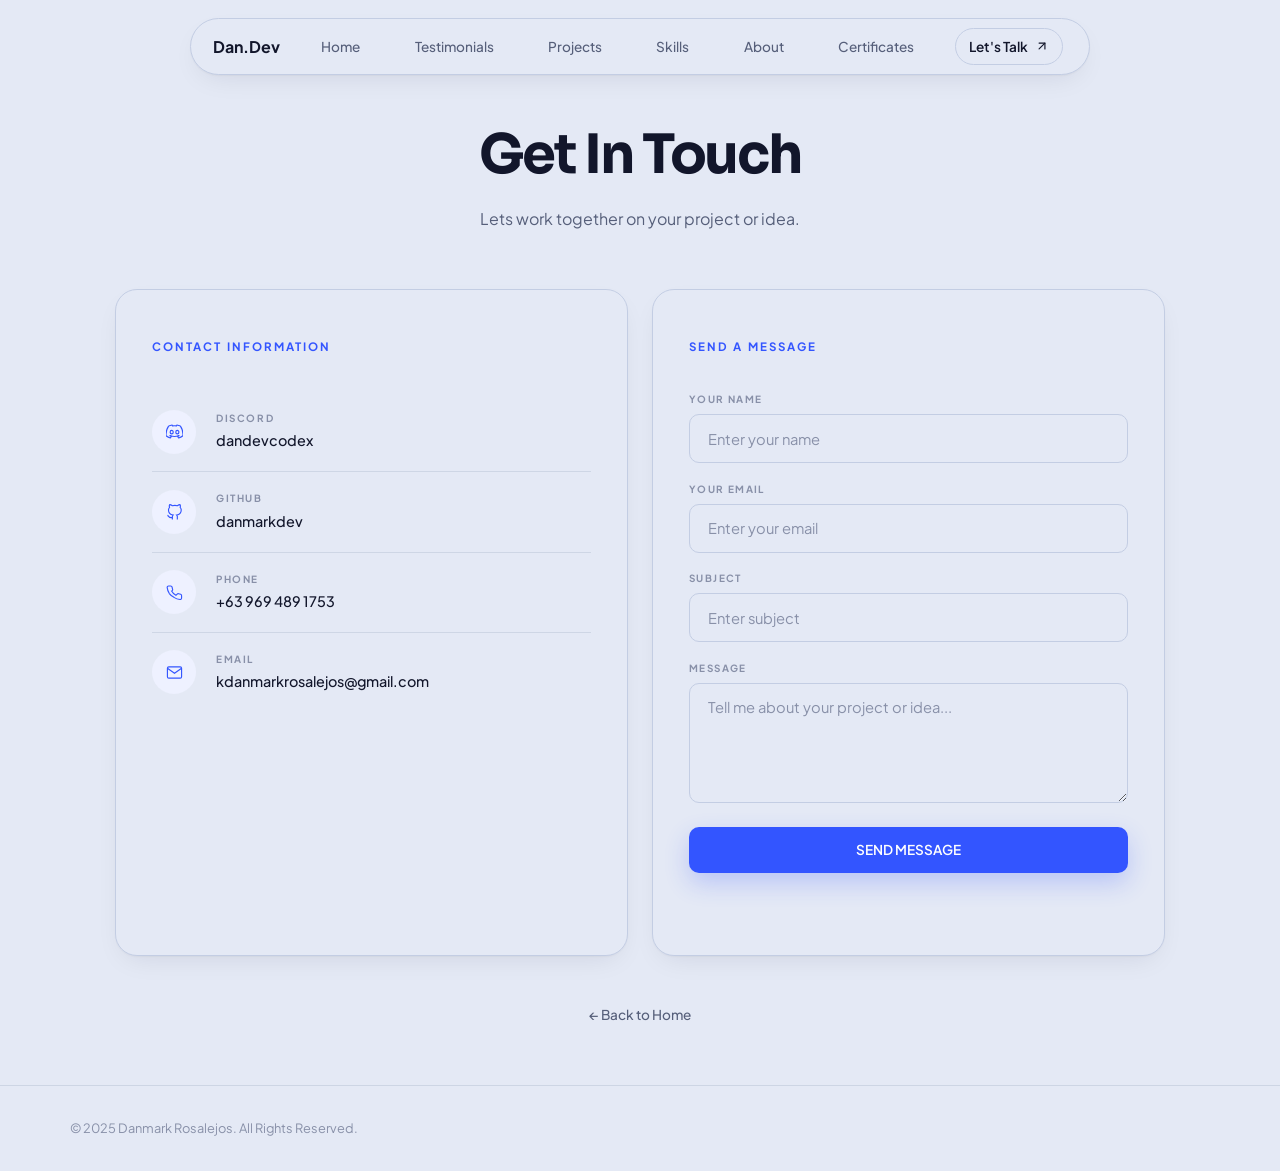
==== contact.html @ cba45574 "Update contact.html" ====
<!DOCTYPE html>
<html lang="en">
<head>
  <meta charset="UTF-8"/>
  <meta name="viewport" content="width=device-width, initial-scale=1.0"/>
  <meta name="description" content="Contact Danmark Rosalejos - Web App Developer. Open for collaborations, project inquiries, and new opportunities."/>
  <title>Contact | Danmark Rosalejos</title>
  <link rel="icon" type="image/png" href="logo.PNG"/>
  <link rel="shortcut icon" href="favicon.png"/>
  <link rel="preconnect" href="https://fonts.googleapis.com"/>
  <link rel="preconnect" href="https://fonts.gstatic.com" crossorigin/>
  <link href="https://fonts.googleapis.com/css2?family=DM+Sans:ital,opsz,wght@0,9..40,100..1000;1,9..40,100..1000&family=Space+Grotesk:wght@300..700&display=swap" rel="stylesheet"/>
  <link rel="stylesheet" href="style.css?v=3"/>
</head>
<body class="contact-page">

<canvas id="bg-canvas"></canvas>

<header id="header">
  <a href="index.html#home" class="logo">Dan.Dev</a>
  <nav id="nav">
    <a href="index.html#home">Home</a>
    <a href="index.html#testimonials">Testimonials</a>
    <a href="index.html#projects">Projects</a>
    <a href="index.html#skills">Skills</a>
    <a href="index.html#education">About</a>
    <a href="index.html#certificates">Certificates</a>
    <a href="contact.html" class="nav-cta active">Let's Talk<svg class="cta-arrow" viewBox="0 0 24 24" fill="none" stroke="currentColor" stroke-width="2" stroke-linecap="round" stroke-linejoin="round" width="14" height="14"><line x1="7" y1="17" x2="17" y2="7"/><polyline points="7 7 17 7 17 17"/></svg></a>
  </nav>
  <button class="hamburger" id="hbg" aria-label="Toggle menu">
    <span></span><span></span><span></span>
  </button>
</header>

<div class="mobile-nav" id="mnav">
  <a href="index.html#home" onclick="closeMenu()">Home</a>
  <a href="index.html#testimonials" onclick="closeMenu()">Testimonials</a>
  <a href="index.html#projects" onclick="closeMenu()">Projects</a>
  <a href="index.html#skills" onclick="closeMenu()">Skills</a>
  <a href="index.html#education" onclick="closeMenu()">Education</a>
  <a href="index.html#certificates" onclick="closeMenu()">Certifications</a>
  <a href="contact.html" onclick="closeMenu()" class="nav-cta mnav-cta">
    <span class="mnav-cta-label">Let's Talk</span>
    <svg class="mnav-cta-arrow" viewBox="0 0 24 24" fill="none" stroke="currentColor" stroke-width="2" stroke-linecap="round" stroke-linejoin="round" width="16" height="16"><line x1="7" y1="17" x2="17" y2="7"/><polyline points="7 7 17 7 17 17"/></svg>
  </a>
</div>

<main class="contact-page-main">
  <section class="section contact-page-section">
    <div class="container">
      <div class="contact-page-head reveal">
        <h1>Get In Touch</h1>
        <p>Lets work together on your project or idea.</p>
      </div>
      <div class="contact-page-grid">

        <div class="contact-info-col contact-panel reveal">
          <h3 class="contact-col-title">CONTACT INFORMATION</h3>
          <div class="contact-info-list">
            <a href="https://discord.com/users/dandevcodex" target="_blank" rel="noopener" class="contact-info-item">
              <div class="contact-info-icon">
                <svg viewBox="0 0 24 24" fill="currentColor" stroke="none"><path d="M20.317 4.3698a19.7913 19.7913 0 00-4.8851-1.5152.0741.0741 0 00-.0785.0371c-.211.3753-.4447.8648-.6083 1.2495-1.8447-.2762-3.68-.2762-5.4868 0-.1636-.3933-.4058-.8742-.6177-1.2495a.077.077 0 00-.0785-.037 19.7363 19.7363 0 00-4.8852 1.515.0699.0699 0 00-.0321.0277C.5334 9.0458-.319 13.5799.0992 18.0578a.0824.0824 0 00.0312.0561c2.0528 1.5076 4.0413 2.4228 5.9929 3.0294a.0777.0777 0 00.0842-.0276c.4616-.6304.8731-1.2952 1.226-1.9942a.076.076 0 00-.0416-.1057c-.6528-.2476-1.2743-.5495-1.8722-.8923a.077.077 0 01-.0076-.1277c.1258-.0943.2517-.1923.3718-.2914a.0743.0743 0 01.0776-.0105c3.9278 1.7933 8.18 1.7933 12.0614 0a.0739.0739 0 01.0785.0095c.1202.099.246.1981.3728.2924a.077.077 0 01-.0066.1276 12.2986 12.2986 0 01-1.873.8914.0766.0766 0 00-.0407.1067c.3604.698.7719 1.3628 1.225 1.9932a.076.076 0 00.0842.0286c1.961-.6067 3.9495-1.5219 6.0023-3.0294a.077.077 0 00.0313-.0552c.5004-5.177-.8382-9.6739-3.5485-13.6604a.061.061 0 00-.0312-.0286zM8.02 15.3312c-1.1825 0-2.1569-1.0857-2.1569-2.419 0-1.3332.9555-2.4189 2.157-2.4189 1.2108 0 2.1757 1.0952 2.1568 2.419 0 1.3332-.9555 2.4189-2.1569 2.4189zm7.9748 0c-1.1825 0-2.1569-1.0857-2.1569-2.419 0-1.3332.9554-2.4189 2.1569-2.4189 1.2108 0 2.1757 1.0952 2.1568 2.419 0 1.3332-.946 2.4189-2.1568 2.4189Z"/></svg>
              </div>
              <div class="contact-info-text">
                <span class="contact-info-label">DISCORD</span>
                <span class="contact-info-value">dandevcodex</span>
              </div>
            </a>
            <div class="contact-info-sep"></div>
            <a href="https://github.com/danmarkdev" target="_blank" rel="noopener" class="contact-info-item">
              <div class="contact-info-icon">
                <svg viewBox="0 0 24 24" fill="none" stroke="currentColor" stroke-width="1.5"><path d="M9 19c-5 1.5-5-2.5-7-3m14 6v-3.87a3.37 3.37 0 0 0-.94-2.61c3.14-.35 6.44-1.54 6.44-7A5.44 5.44 0 0 0 20 4.77 5.07 5.07 0 0 0 19.91 1S18.73.65 16 2.48a13.38 13.38 0 0 0-7 0C6.27.65 5.09 1 5.09 1A5.07 5.07 0 0 0 5 4.77a5.44 5.44 0 0 0-1.5 3.78c0 5.42 3.3 6.61 6.44 7A3.37 3.37 0 0 0 9 18.13V22"/></svg>
              </div>
              <div class="contact-info-text">
                <span class="contact-info-label">GITHUB</span>
                <span class="contact-info-value">danmarkdev</span>
              </div>
            </a>
            <div class="contact-info-sep"></div>
            <a href="tel:+639694891753" class="contact-info-item">
              <div class="contact-info-icon">
                <svg viewBox="0 0 24 24" fill="none" stroke="currentColor" stroke-width="1.5"><path d="M22 16.92v3a2 2 0 0 1-2.18 2 19.79 19.79 0 0 1-8.63-3.07A19.5 19.5 0 0 1 4.69 13.5a19.79 19.79 0 0 1-3.07-8.67A2 2 0 0 1 3.6 2.79h3a2 2 0 0 1 2 1.72c.127.96.361 1.903.7 2.81a2 2 0 0 1-.45 2.11L7.91 9.91a16 16 0 0 0 6.09 6.09l1.78-1.78a2 2 0 0 1 2.11-.45c.907.339 1.85.573 2.81.7A2 2 0 0 1 22 16.92z"/></svg>
              </div>
              <div class="contact-info-text">
                <span class="contact-info-label">PHONE</span>
                <span class="contact-info-value">+63 969 489 1753</span>
              </div>
            </a>
            <div class="contact-info-sep"></div>
            <a href="mailto:kdanmarkrosalejos@gmail.com" class="contact-info-item">
              <div class="contact-info-icon">
                <svg viewBox="0 0 24 24" fill="none" stroke="currentColor" stroke-width="1.5"><path d="M4 4h16c1.1 0 2 .9 2 2v12c0 1.1-.9 2-2 2H4c-1.1 0-2-.9-2-2V6c0-1.1.9-2 2-2z"/><polyline points="22,6 12,13 2,6"/></svg>
              </div>
              <div class="contact-info-text">
                <span class="contact-info-label">EMAIL</span>
                <span class="contact-info-value">kdanmarkrosalejos@gmail.com</span>
              </div>
            </a>
          </div>
        </div>

        <div class="contact-form-col contact-panel reveal">
          <h3 class="contact-col-title">SEND A MESSAGE</h3>
          <div class="contact-form">
            <div class="form-row">
              <label for="cf-name">YOUR NAME</label>
              <input type="text" id="cf-name" placeholder="Enter your name"/>
            </div>
            <div class="form-row">
              <label for="cf-email">YOUR EMAIL</label>
              <input type="email" id="cf-email" placeholder="Enter your email"/>
            </div>
            <div class="form-row">
              <label for="cf-subject">SUBJECT</label>
              <input type="text" id="cf-subject" placeholder="Enter subject"/>
            </div>
            <div class="form-row">
              <label for="cf-msg">MESSAGE</label>
              <textarea id="cf-msg" placeholder="Tell me about your project or idea..."></textarea>
            </div>
            <button id="cf-btn" onclick="sendMsg()">SEND MESSAGE</button>
            <div id="cf-status"></div>
          </div>
        </div>

      </div>
      <a href="index.html#home" class="back-home">&larr; Back to Home</a>
    </div>
  </section>
</main>

<footer>
  <div class="container footer-inner">
    <p>&copy; 2025 Danmark Rosalejos. All Rights Reserved.</p>
  </div>
</footer>

<script src="script.js"></script>
</body>
</html>
---- style.css ----
@import url('https://fonts.googleapis.com/css2?family=Plus+Jakarta+Sans:wght@300;400;500;600;700;800&family=Sora:wght@500;600;700;800&family=JetBrains+Mono:wght@400;500;600&display=swap');

*,*::before,*::after{margin:0;padding:0;box-sizing:border-box} 

:root{
  /* Flat modern palette — clean cards, single soft drop-shadow, no inset/emboss */ 
  --bg:#e4e9f5;
  --surface:#e4e9f5;
  --accent:#3355FF;
  --accent-glow:rgba(51,85,255,.24);
  --accent-hover:#2543D6;
  --accent-soft:#eef1ff;
  --text:#12162b;
  --muted:#565f7a;
  --dim:#8890a8;
  --border:#c3cde3;
  --nav-h:96px;
  --max-w:1140px;
  --font-heading:'Sora', sans-serif;
  --font-body:'Plus Jakarta Sans', sans-serif;
  --font-mono:'JetBrains Mono', monospace;

  --shadow-card: 0 1px 2px rgba(18,22,43,.04), 0 10px 28px -10px rgba(18,22,43,.10);
  --shadow-card-hover: 0 4px 10px rgba(18,22,43,.05), 0 22px 44px -12px rgba(18,22,43,.16);
  --shadow-pop: 0 14px 34px -10px var(--accent-glow);
}

html{scroll-behavior:smooth}
*{-webkit-tap-highlight-color:transparent}
html,body{max-width:100%;overflow-x:hidden}
body{
  font-family: var(--font-body);
  font-size: 1rem;
  line-height: 1.6;
  background: var(--bg);
  color: var(--muted);
  -webkit-user-select: none;
  user-select: none;
}
a,button{outline:none;-webkit-tap-highlight-color:transparent}
a:focus,button:focus{outline:none}
a:focus-visible,button:focus-visible{outline:none}
a{text-decoration:none}
input,textarea{font-family: var(--font-body); user-select:text!important;-webkit-user-select:text!important}
body.menu-open{overflow:hidden}
::-webkit-scrollbar{width:0;background:transparent}
html{scrollbar-width:none}

.container{width:90%;max-width:var(--max-w);margin:0 auto}

/* Background canvas must be taken out of normal document flow,
   otherwise its JS-set width/height reserves real space on the page
   and pushes all content below it down. */
#bg-canvas{
  position:fixed;
  inset:0;
  width:100%;
  height:100%;
  z-index:-1;
  pointer-events:none;
  display:block;
}

h1,h2,h3,h4{color:var(--text);font-family:var(--font-heading);letter-spacing:-.02em}

/* NAV — floating centered pill, detached from the top edge */
#header{
  position:fixed;
  top:1.1rem;
  left:50%;
  transform:translateX(-50%);
  width:calc(100% - 2.5rem);
  max-width:900px;
  height:auto;
  background:var(--surface);
  backdrop-filter:blur(16px);
  -webkit-backdrop-filter:blur(16px);
  border:1px solid var(--border);
  border-radius:100px;
  padding:.6rem 1.4rem;
  display:flex;
  align-items:center;
  justify-content:space-between;
  gap:1.5rem;
  z-index:1000;
  box-shadow:var(--shadow-card);
  transition:box-shadow .3s ease, background .3s ease, border-color .3s ease;
}
  #header.scrolled{background:var(--surface);box-shadow:var(--shadow-card-hover);border-color:rgba(230,232,240,.9)}
  font-family: var(--font-heading);
  font-size: 1.05rem;
  font-weight: 700;
  color: var(--text);
  text-decoration: none;
  letter-spacing: -.01em;
  position: relative;
  z-index: 1001;
  flex-shrink:0;
  display:inline-flex;
  align-items:center;
  gap:.4rem;
}
.logo-dot{color:var(--text)}
#header .logo,
#header .logo:visited,
#header .logo:hover{
  color:var(--text) !important;
  font-weight:700;
}

#nav{
  display:flex;
  align-items:center;
  gap:1.7rem;
  margin:0 auto;
}
#nav a{
  font-family: var(--font-body);
  font-size: .85rem;
  font-weight: 500;
  color: var(--muted);
  text-decoration: none;
  padding: .4rem .85rem;
  border-radius:100px;
  position: relative;
  transition: color .2s ease, background .2s ease;
}
#nav a:hover,
#nav a.active{color:var(--accent);font-weight:600;background:var(--accent-soft)}

.nav-cta{
  display:inline-flex;
  align-items:center;
  gap:.4rem;
  background:var(--surface);
  border:1px solid var(--border);
  color:var(--text);
  padding:.6rem 1.3rem;
  border-radius:100px;
  font-family:var(--font-body);
  font-size:.82rem;
  font-weight:600;
  text-decoration:none;
  flex-shrink:0;
  transition:all .25s cubic-bezier(.16,1,.3,1);
}
/* Arrow icon used inside the "Let's Talk" pill (desktop nav). Using an
   inline SVG here (instead of the old "↗" unicode character) means the
   icon renders identically everywhere — some mobile browsers (notably
   iOS Safari) swap that unicode arrow for a colorful emoji-style glyph,
   which looked out of place next to the plain text label. */
.cta-arrow{flex-shrink:0}
/* The "#header" prefix on every state below is required, not decorative:
   ".nav-cta" alone (0 IDs, 1 class) loses a specificity fight against the
   broader "#nav a" / "#nav a:hover" rules above (1 ID, 1 type), because an
   ID always outweighs any number of classes. That mismatch was why the
   "Let's Talk" pill only rendered correctly (black, no hover halo) on
   contact.html — where an extra ".active" class happened to win — and
   fell back to the muted grey text / light-blue hover background
   everywhere else. Scoping with "#header" gives these rules an ID of
   their own so they always win, regardless of ".active".
*/
#header .nav-cta,
#header .nav-cta:hover,
#header .nav-cta:active,
#header .nav-cta.active,
#header .nav-cta:visited{
  background:var(--surface) !important;
  border-color:var(--border) !important;
  color:var(--text) !important;
  font-family:var(--font-body) !important;
  font-weight:600 !important;
}
/* keep a light lift/shadow so it still feels interactive, without any
   color or background change on hover/click */
#header .nav-cta:hover{transform:translateY(-1px);box-shadow:var(--shadow-card-hover)}
#header .nav-cta:active{transform:translateY(0);box-shadow:var(--shadow-card)}

.hamburger{display:none;background:none;border:none;cursor:pointer;position:relative;z-index:1001;width:38px;height:38px;flex-shrink:0;border-radius:50%;transition:background .2s ease}
.hamburger:hover{background:var(--accent-soft)}
.hamburger span{position:absolute;left:50%;top:50%;width:18px;height:2px;background:var(--text);border-radius:2px;transition:transform .3s ease,opacity .3s ease;transform:translate(-50%,-50%) translateY(0) rotate(0)}
.hamburger span:nth-child(1){transform:translate(-50%,-50%) translateY(-6px) rotate(0)}
.hamburger span:nth-child(3){transform:translate(-50%,-50%) translateY(6px) rotate(0)}
.hamburger.open span:nth-child(1){transform:translate(-50%,-50%) translateY(0) rotate(45deg)}
.hamburger.open span:nth-child(2){opacity:0}
.hamburger.open span:nth-child(3){transform:translate(-50%,-50%) translateY(0) rotate(-45deg)}

/* MOBILE NAV — stacked pill cards, matching the reference screenshot.
   Each link is its own rounded card; Contact keeps the same card style
   but with blue text instead of a solid filled button. */
.mobile-nav{
  display:flex;
  position:fixed;
  inset:0;
  background:var(--bg);
  flex-direction:column;
  align-items:center;
  gap:1rem;
  padding:calc(var(--nav-h) - .5rem) 1.5rem 1.5rem;
  z-index:998;
  opacity:0;
  visibility:hidden;
  transform:scale(.97);
  transition:opacity .3s ease,transform .3s ease,visibility .3s;
  padding:calc(var(--nav-h) - .5rem) 1.5rem 1.5rem;
  overflow-y:auto;
  -webkit-overflow-scrolling:touch;
  z-index:998;
}
.mobile-nav::before,
.mobile-nav::after{
  content:"";
  margin:auto 0;
}
.mobile-nav.open{opacity:1;visibility:visible;transform:scale(1)}

.mobile-nav a{
  width:100%;
  max-width:380px;
  text-align:center;
  font-family: var(--font-body);
  font-size: 1.1rem;
  font-weight: 700;
  color: var(--text);
  text-decoration: none;
  background:var(--surface);
  border:1px solid var(--border);
  border-radius:100px;
  padding:1.05rem 1.5rem;
  box-shadow:var(--shadow-card);
  transition:color .2s ease, box-shadow .2s ease, transform .15s ease;
  opacity: 0;
  transform: translateY(12px);
  /* without this, a short viewport (like a squeezed DevTools device
     panel) can flex-shrink these pills down to nothing instead of
     letting the menu scroll — this forces every pill, including the
     last "Let's Talk" one, to keep its full size and just scroll into
     view via .mobile-nav's own overflow-y:auto instead of vanishing */
  flex-shrink:0;
}
.mobile-nav a:hover{color:var(--accent);box-shadow:var(--shadow-card-hover)}
.mobile-nav a.active{color:var(--accent)}

/* Contact — same pill card as the rest, but blue text instead of a filled button.
   display:flex + justify-content:center keeps the label and arrow sitting
   right next to each other (like the desktop "Let's Talk" pill) instead of
   the label being centered alone with the arrow off on the far edge. */
.mobile-nav a.mnav-cta{
  background:var(--surface);
  color:var(--text);
  font-weight:700;
  display:flex;
  align-items:center;
  justify-content:center;
  gap:.5rem;
}
.mobile-nav a.mnav-cta:hover{
  color:var(--accent-hover);
  background:var(--surface);
}
.mnav-cta-label{
  display:inline;
}
/* Sits directly after the label text now (normal flow, small gap) instead
   of being pinned to the pill's right edge. Still a plain vector icon
   rather than the old unicode "↗" character, so it renders identically on
   every platform instead of iOS swapping it for a colorful emoji glyph. */
.mnav-cta-arrow{
  flex-shrink:0;
}

.mobile-nav.open a{opacity:1;transform:translateY(0);transition:opacity .35s ease,transform .35s ease}
.mobile-nav.open a:nth-child(1){transition-delay:.07s}
.mobile-nav.open a:nth-child(2){transition-delay:.12s}
.mobile-nav.open a:nth-child(3){transition-delay:.17s}
.mobile-nav.open a:nth-child(4){transition-delay:.22s}
.mobile-nav.open a:nth-child(5){transition-delay:.27s}
.mobile-nav.open a:nth-child(6){transition-delay:.32s}
.mobile-nav.open a:nth-child(7){transition-delay:.37s}

/* SECTIONS */
/* scroll-margin-top reserves space for the floating fixed nav pill so
   jumping to any #anchor (via nav click or a direct URL hash) never
   scrolls a section's heading underneath the header. */
.section,
section[id]{scroll-margin-top:calc(var(--nav-h) + 1.5rem)}
.section{padding:7rem 0;position:relative;z-index:1}
.section-alt{background:transparent}
.section-header{display:flex;align-items:flex-start;justify-content:space-between;margin-bottom:1.25rem}
.section-big-heading{
  font-family: var(--font-heading);
  font-size: clamp(2rem,4.5vw,3.2rem);
  font-weight: 700;
  color: var(--text);
  letter-spacing: -.03em;
  line-height: 1;
}
.section-label-right{
  font-family: var(--font-body);
  font-size: .72rem;
  font-weight: 700;
  letter-spacing: .18em;
  color: var(--accent);
  text-transform: uppercase;
  padding-top: .5rem;
}
.section-divider{width:100%;height:1px;background:rgba(163,177,198,.4);margin-bottom:3.5rem}

/* HERO */
.hero{min-height:100vh;padding-top:calc(var(--nav-h) + 2rem);display:flex;align-items:center;position:relative;overflow:hidden;z-index:1}
.hero-grid{display:grid;grid-template-columns:1.15fr .85fr;align-items:center;gap:3rem;position:relative;z-index:1}
.hero-name{
  font-family: var(--font-heading);
  font-size: clamp(2rem,4vw,3.4rem);
  font-weight: 700;
  line-height: 1.15;
  letter-spacing: -.01em;
  color: var(--text);
  margin-bottom: 1.4rem;
  white-space: nowrap;
}
.hero-bio{
  font-family: var(--font-body);
  font-size: 1.05rem;
  color: var(--muted);
  line-height: 1.8;
  max-width: 620px;
  margin-bottom: 2.4rem;
  font-weight: 400;
  text-wrap: balance;
}
.mobile-br{display:none}
.hero-actions{display:flex;gap:1rem;flex-wrap:wrap}
.btn-primary{
  display: inline-flex;
  align-items:center;
  padding: .9rem 2.1rem;
  background: var(--accent);
  color: #ffffff;
  text-decoration: none;
  font-family: var(--font-body);
  font-size: .85rem;
  font-weight: 600;
  border-radius: 10px;
  box-shadow: 0 10px 24px var(--accent-glow);
  transition: background .2s,transform .15s,box-shadow .2s;
}
.btn-primary:hover{background:var(--accent-hover);transform:translateY(-2px);box-shadow:0 14px 30px var(--accent-glow)}
.btn-primary:active,.btn-primary:focus,.btn-primary:visited{color:#ffffff;transform:none}
.btn-outline{
  display: inline-flex;
  align-items: center;
  gap: .55rem;
  padding: .9rem 2.1rem;
  background: var(--surface);
  color: var(--text);
  text-decoration: none;
  font-family: var(--font-body);
  font-size: .85rem;
  font-weight: 600;
  border-radius: 10px;
  border: 1px solid var(--border);
  box-shadow: var(--shadow-card);
  transition: all .3s cubic-bezier(.16,1,.3,1);
}
.btn-outline:hover{color:var(--accent);transform:translateY(-2px);box-shadow:var(--shadow-card)}
.btn-outline:active,.btn-outline:focus,.btn-outline:visited{color:var(--text);transform:none;box-shadow:var(--shadow-card)}

/* HERO RIGHT — floating badge photo layout */
.hero-right{display:flex;flex-direction:column;justify-content:center;align-items:center;position:relative}
.photo-orbit{position:relative;width:100%;max-width:440px;aspect-ratio:1/1;display:flex;align-items:center;justify-content:center}
.photo-frame{position:relative;display:inline-block;z-index:2}
.photo-wrap{width:260px;height:260px;border-radius:50%;overflow:hidden;position:relative;z-index:1;border:6px solid var(--bg);box-shadow:var(--shadow-card)}
.photo-wrap img{width:100%;height:100%;object-fit:cover}

/* TECH STACK — icon-only badges floating around the profile photo.
   Fixed positions (angle set once per item via --angle), no orbit spin —
   each badge just bobs gently up and down at its own place. */
.orbit-ring{
  position:absolute;
  inset:0;
  z-index:2;
  pointer-events:none;
  --radius:192px;
}

.orbit-item{
  position:absolute;
  top:50%;
  left:50%;
  width:0;
  height:0;
  transform:rotate(var(--angle)) translate(var(--radius));
}
.orbit-counter{
  position:absolute;
  top:0;
  left:0;
  pointer-events:auto;
  animation-name: floatBob;
  animation-timing-function: ease-in-out;
  animation-iteration-count: infinite;
}
.photo-orbit:hover .orbit-counter{animation-play-state:paused}

@keyframes floatBob{
  0%,100%{transform:translate(-50%,-50%) rotate(calc(var(--angle) * -1)) translate(0,0) scale(1) rotate(0deg)}
  20%{transform:translate(-50%,-50%) rotate(calc(var(--angle) * -1)) translate(10px,-20px) scale(1.12) rotate(6deg)}
  40%{transform:translate(-50%,-50%) rotate(calc(var(--angle) * -1)) translate(-8px,-32px) scale(1.05) rotate(-4deg)}
  60%{transform:translate(-50%,-50%) rotate(calc(var(--angle) * -1)) translate(-14px,-16px) scale(0.94) rotate(5deg)}
  80%{transform:translate(-50%,-50%) rotate(calc(var(--angle) * -1)) translate(6px,-6px) scale(1.02) rotate(-3deg)}
}

/* stagger delay/duration per icon so they don't all bob in unison —
   gives a natural, organic "floating" feel like the reference site */
.orbit-item.oi-0 .orbit-counter{animation-delay:0s;animation-duration:3s}
.orbit-item.oi-1 .orbit-counter{animation-delay:.2s;animation-duration:3.4s}
.orbit-item.oi-2 .orbit-counter{animation-delay:.4s;animation-duration:2.8s}
.orbit-item.oi-3 .orbit-counter{animation-delay:.1s;animation-duration:3.6s}
.orbit-item.oi-4 .orbit-counter{animation-delay:.5s;animation-duration:3.1s}
.orbit-item.oi-5 .orbit-counter{animation-delay:.3s;animation-duration:2.9s}
.orbit-item.oi-6 .orbit-counter{animation-delay:.6s;animation-duration:3.5s}
.orbit-item.oi-7 .orbit-counter{animation-delay:.15s;animation-duration:3.2s}
.orbit-item.oi-8 .orbit-counter{animation-delay:.45s;animation-duration:2.7s}
.orbit-item.oi-9 .orbit-counter{animation-delay:.25s;animation-duration:3.7s}
.orbit-item.oi-10 .orbit-counter{animation-delay:.55s;animation-duration:3.3s}
.orbit-item.oi-11 .orbit-counter{animation-delay:.35s;animation-duration:2.85s}
.orbit-item.oi-12 .orbit-counter{animation-delay:.05s;animation-duration:3.45s}
.orbit-item.oi-13 .orbit-counter{animation-delay:.5s;animation-duration:3.05s}
.orbit-item.oi-14 .orbit-counter{animation-delay:.3s;animation-duration:3.3s}
.orbit-item.oi-15 .orbit-counter{animation-delay:.55s;animation-duration:3.9s}

/* icon-only circular badge (no text) */
.stack-badge{
  display:flex;
  align-items:center;
  justify-content:center;
  width:56px;
  height:56px;
  background:transparent;
  border:none;
  transition:transform .2s;
}
/* bare icon, no circle/background/border/shadow — just the logo floating */
.stack-badge > .fb-icon{width:100%;height:100%;background:transparent !important;border:none !important;box-shadow:none !important}
.stack-badge:hover{transform:scale(1.1)}
.stack-badge .fb-icon{display:flex;align-items:center;justify-content:center;flex-shrink:0}
.stack-badge .fb-icon img,
.stack-badge .fb-icon svg{width:34px;height:34px;object-fit:contain;display:block}

/* shared "colored chip" icon used both in the hero orbit badges and the
   Technical Stack grid below — one true brand-colored logo per chip */
.fb-icon{width:28px;height:28px;border-radius:8px;display:flex;align-items:center;justify-content:center;flex-shrink:0}
.fb-icon img,
.fb-icon svg{width:15px;height:15px;object-fit:contain;display:block}

/* SERVICES */
.services-grid{display:grid;grid-template-columns:repeat(3,1fr);gap:1.5rem}
.service-card{
  background:var(--surface);
  border:1px solid var(--border);
  border-radius:20px;
  padding:2.5rem 2rem;
  display:flex;flex-direction:column;gap:0;
  transition:box-shadow .3s,transform .3s;
  position:relative;overflow:hidden;
  box-shadow:var(--shadow-card);
}
.service-card:hover{
  transform:translateY(-6px);
  box-shadow:var(--shadow-card-hover);
}
.service-icon-wrap{width:48px;height:48px;border-radius:13px;display:flex;align-items:center;justify-content:center;margin-bottom:1.4rem;background:var(--accent-soft);transition:background .3s,transform .3s}
.service-card:hover .service-icon-wrap{background:var(--accent);transform:scale(1.06)}
.service-card:hover .service-icon-wrap svg{stroke:#ffffff}
.service-icon-wrap svg{width:20px;height:20px;stroke:var(--accent);stroke-width:1.6;fill:none}
.service-card h3{
  font-family: var(--font-heading);
  font-size: 1.15rem;
  font-weight: 700;
  color: var(--text);
  margin-bottom: .65rem;
  line-height: 1.3;
}
.service-card p{
  font-family: var(--font-body);
  font-size: .9rem;
  color: var(--muted);
  line-height: 1.75;
}
.service-num{display:none}

/* PROJECTS — draggable/auto-scrolling marquee (same engine as Certificates):
   fixed-size cards in a straight single row. Cards are sized down from the
   original and the whole screenshot is always visible (object-fit:contain)
   instead of being cropped into a square. Since .project-track is a flex
   row with the default align-items:stretch, every card in the row is
   automatically the same height as the tallest one — so once the bio text
   isn't clamped anymore, all bios show in full AND stay lined up evenly. */
.projects-marquee{
  width:100%;
  overflow:hidden;
  -webkit-mask-image:linear-gradient(90deg,transparent,#000 6%,#000 94%,transparent);
  mask-image:linear-gradient(90deg,transparent,#000 6%,#000 94%,transparent);
}
.project-track{
  display:flex;
  align-items:stretch;
  gap:2.75rem;
  width:max-content;
  cursor:grab;
  touch-action:pan-y;
}
.project-track.dragging{cursor:grabbing}

.project-card{
  width:338px;
  flex:0 0 auto;
  background:var(--surface);
  border:1px solid var(--border);
  border-radius:26px;
  overflow:hidden;
  display:flex;
  flex-direction:column;
  box-shadow:var(--shadow-card);
  transition:box-shadow .3s ease, transform .3s ease;
}
.project-card:hover{
  transform:translateY(-6px);
  box-shadow:var(--shadow-card-hover);
}

.project-img-wrap{
  width:100%;
  aspect-ratio:21/9;
  overflow:hidden;
  padding:.7rem .7rem 0;
  background:var(--bg);
}
.project-img-wrap img{
  width:100%;
  height:100%;
  object-fit:contain;
  object-position:center;
  display:block;
  border-radius:18px;
  transition:transform .5s ease;
  -webkit-user-drag:none;
  user-drag:none;
}
.project-card:hover .project-img-wrap img{transform:scale(1.03)}

.project-body{padding:1rem 1.25rem 1.2rem;display:flex;flex-direction:column;gap:.35rem;flex:1}

.project-title-row{
  display:flex;
  align-items:flex-start;
  justify-content:space-between;
  gap:.75rem;
}

.project-card-title{
  font-family: var(--font-heading);
  font-size: 1rem;
  font-weight: 700;
  color: var(--text);
  line-height: 1.3;
  letter-spacing: -.01em;
}

.project-link-icon{
  flex-shrink:0;
  width:32px;
  height:32px;
  border-radius:50%;
  display:flex;
  align-items:center;
  justify-content:center;
  color:var(--accent);
  text-decoration:none;
  transition:background .2s ease, color .2s ease, transform .2s ease;
}
.project-link-icon svg{width:14px;height:14px;stroke:currentColor;stroke-width:2;fill:none}
.project-link-icon:hover{color:var(--accent-hover);transform:translateY(-2px)}
.project-link-locked{color:var(--dim)}
.project-link-locked:hover{color:var(--text)}

.project-sub-label{
  font-family: var(--font-body);
  font-size: .78rem;
  color: var(--accent);
  font-weight: 600;
  letter-spacing: .02em;
}

.project-card-desc{
  font-family: var(--font-body);
  font-size: .82rem;
  color: var(--muted);
  line-height: 1.55;
}

/* SKILLS — light "tech panel" card matching the site's surface style,
   holding a single flat grid of icon chips with a hover tooltip. */
.tech-panel{
  background:transparent;
  border:none;
  border-radius:22px;
  padding:2.75rem 2.25rem;
  box-shadow:none;
}
.tech-icon-grid{
  display:flex;
  flex-wrap:wrap;
  justify-content:center;
  gap:1rem;
}
.tech-icon-box{
  position:relative;
  width:72px;
  height:72px;
  border-radius:16px;
  background:transparent;
  border:none;
  display:flex;
  align-items:center;
  justify-content:center;
  cursor:pointer;
  transition:transform .2s ease, box-shadow .2s ease;
}
/* the colored badge now fills almost the entire tile — bold, single-layer,
   true-to-brand square instead of a small icon floating in a pale box */
.tech-icon-box > .fb-icon{width:100%;height:100%;border-radius:16px;box-shadow:var(--shadow-card)}
.tech-icon-box > .fb-icon img,
.tech-icon-box > .fb-icon svg{width:34px;height:34px}
.tech-icon-box:hover{
  transform:translateY(-5px);
  box-shadow:0 14px 28px -8px rgba(18,22,43,.22);
  z-index:5;
}
.tech-icon-box:hover > .fb-icon{box-shadow:var(--shadow-card-hover)}

/* Force every Technical Stack tile (and its tooltip icon) onto the same
   neutral chip, instead of the mismatched per-icon inline background
   colors (some brand-colored, some plain white) set in the HTML. */
.tech-icon-box > .fb-icon{
  background: var(--accent-soft) !important;
  border: 1px solid var(--border);
}
/* simplified tooltip — name-only dark pill, no icon/tag/description */
.tech-tip{
  position:absolute;
  bottom:calc(100% + 12px);
  left:50%;
  --tip-shift:0px;
  transform:translateX(calc(-50% + var(--tip-shift, 0px))) translateY(6px);
  width:max-content;
  max-width:200px;
  background:var(--surface);
  border:1px solid var(--border);
  border-radius:8px;
  padding:.5rem .9rem;
  box-shadow:0 8px 20px -6px rgba(18,22,43,.35);
  opacity:0;
  visibility:hidden;
  pointer-events:none;
  transition:opacity .18s ease, transform .18s ease, visibility .18s;
  z-index:20;
  text-align:center;
}
.tech-icon-box:hover .tech-tip{
  opacity:1;
  visibility:visible;
  transform:translateX(calc(-50% + var(--tip-shift, 0px))) translateY(0);
}
.tech-tip-head{
  display:flex;
  align-items:center;
  justify-content:center;
  gap:.5rem;
}
.tech-tip-icon{
  width:20px;
  height:20px;
  border-radius:6px;
  flex-shrink:0;
  background:none !important;
  border:none !important;
}
.tech-tip-tag, .tech-tip-desc{
  display:none;
}
.tech-tip-name{
  font-family: var(--font-body);
  font-size:.8rem;
  font-weight:600;
  color:#12162b;
  line-height:1.2;
  white-space:nowrap;
}
.tech-tip::after{
  content:'';
  position:absolute;
  top:100%;
  left:50%;
  transform:translateX(calc(-50% - var(--tip-shift, 0px)));
  border:6px solid transparent;
  border-top-color:var(--surface)
}
.tech-icon-box.tip-flip .tech-tip{
  bottom:auto;
  top:calc(100% + 12px);
  transform:translateX(calc(-50% + var(--tip-shift, 0px))) translateY(-6px);
}
.tech-icon-box.tip-flip:hover .tech-tip{
  transform:translateX(calc(-50% + var(--tip-shift, 0px))) translateY(0);
}
.tech-icon-box.tip-flip .tech-tip::after{
  top:auto;
  bottom:100%;
  border-top-color:transparent;
  border-bottom-color:var(--surface)
}

/* SKILLS — DESKTOP: give the grid a little more breathing room, lock the
   icons to a fixed 9-per-row layout so they don't reflow, and shrink the
   panel itself to hug that fixed-width grid instead of stretching full width */
@media(min-width:961px){
  .tech-icon-grid{
    gap:1.15rem;
    width: calc(9 * 72px + 8 * 1.15rem);
    margin: 0 auto;
  }
  .tech-panel{
    width: fit-content;
    margin: 0 auto;
  }
}

/* EDUCATION — code-editor styled panel, title centered on top */
.edu-section{background:transparent;padding:6rem 0;position:relative;z-index:1}

.edu-header{
  text-align:center;
  max-width:700px;
  margin:0 auto 2.5rem;
}
.edu-eyebrow{
  display:inline-block;
  font-family: var(--font-mono);
  font-size:.78rem;
  font-weight:500;
  color:var(--accent);
  background:var(--accent-soft);
  border:1px solid var(--border);
  border-radius:100px;
  padding:.35rem 1rem;
  margin-bottom:1rem;
  letter-spacing:.02em;
}
.education-title{
  font-family: var(--font-heading);
  color: var(--text);
  font-size: clamp(1.7rem,3.5vw,2.4rem);
  font-weight: 700;
  letter-spacing: -.03em;
}

/* Code editor card */
.code-card{
  max-width:820px;
  margin:0 auto;
  background:#0d0f18;
  border-radius:18px;
  overflow:hidden;
  box-shadow:var(--shadow-card-hover);
  border:1px solid #1f2333;
}
.code-titlebar{
  display:flex;
  align-items:center;
  gap:1rem;
  padding:.85rem 1.2rem;
  background:#141726;
  border-bottom:1px solid #1f2333;
}
.code-dots{display:flex;gap:.45rem;flex-shrink:0}
.dot{width:11px;height:11px;border-radius:50%;display:block}
.dot-r{background:#ff5f56}
.dot-y{background:#ffbd2e}
.dot-g{background:#27c93f}
.code-filename{
  font-family: var(--font-mono);
  font-size:.75rem;
  color:#8890a8;
  background:#0d0f18;
  border:1px solid #1f2333;
  border-radius:6px;
  padding:.3rem .8rem;
}

.code-body{
  counter-reset: codeline;
  padding:1.5rem 0;
  overflow-y:auto;
  overflow-x:hidden;
  scrollbar-width:none;
  height:360px;
}
.code-body::-webkit-scrollbar{display:none}

.code-line{
  counter-increment: codeline;
  display:flex;
  align-items:flex-start;
  gap:1.2rem;
  padding:.2rem 1.5rem;
  font-family: var(--font-mono);
  font-size:.82rem;
  line-height:1.9;
  white-space:pre-wrap;
  word-break:break-word;
  transition:background .15s ease;
  min-height:1.9em;
}
.code-line::before{
  content: counter(codeline);
  flex:0 0 22px;
  text-align:right;
  color:#3d4155;
  user-select:none;
}
.code-line:hover{background:rgba(255,255,255,.03)}

/* indentation lives on an inner wrapper (not the row) so the line
   number column always stays in a straight vertical line */
.code-content{display:inline}

.code-punct{color:#6b7280}
.code-key{color:#7dd3fc}
.code-string{color:#c9b3ff}
.code-string.code-current{color:#8fa8ff;font-weight:600}

/* real-HTML syntax palette used by the typed education snippet */
.code-tag{color:#7dd3fc}
.code-attr{color:#facc15}
.code-attr-val{color:#c9b3ff}
.code-comment{color:#4ade80}
.code-text{color:#e5e7eb}
.code-text.code-current{color:#8fa8ff;font-weight:600}

/* description text inside the typed <desc> tag — green, same as code-comment */
.code-desc{color:#4ade80}

/* blinking typing cursor, shown only on the actively-typed line */
.code-caret{
  display:inline-block;
  width:7px;
  height:1.1em;
  background:var(--accent);
  margin-left:2px;
  vertical-align:-2px;
  animation:blinkCursor 1s step-end infinite;
}
@keyframes blinkCursor{50%{opacity:0}}

/* CERTS */
.cert-section{background:transparent;position:relative;z-index:1}
.cert-marquee-row{
  width:100%;
  overflow:hidden;
  -webkit-mask-image:linear-gradient(90deg,transparent,#000 6%,#000 94%,transparent);
  mask-image:linear-gradient(90deg,transparent,#000 6%,#000 94%,transparent);
  margin-bottom:1.5rem;
}
.cert-marquee-row:last-child{margin-bottom:0}
.cert-track{
  display:flex;
  gap:1.5rem;
  width:max-content;
  cursor:grab;
  touch-action:pan-y;
}
.cert-track.dragging{cursor:grabbing}
.cert-img-wrap img{-webkit-user-drag:none;user-drag:none}
.cert-item{
  width:360px;
  flex:0 0 auto;
  display:flex;flex-direction:column;
  background:var(--surface);border:1px solid var(--border);border-radius:22px;overflow:hidden;
  box-shadow:var(--shadow-card);
  transition:box-shadow .3s,transform .3s;
}
.cert-item:hover{transform:translateY(-5px);box-shadow:var(--shadow-card-hover)}
.cert-img-wrap{width:calc(100% - 24px);margin:12px 12px 0;aspect-ratio:16/10;overflow:hidden;background:var(--bg);border-radius:14px;border:1px solid var(--border)}
.cert-img-wrap img{width:100%;height:100%;object-fit:cover;object-position:center;display:block;transition:transform .4s ease}
.cert-item:hover .cert-img-wrap img{transform:scale(1.04)}
.cert-info{padding:1rem 1.35rem 1.5rem}
.cert-info h4{
  font-family: var(--font-heading);
  font-size: 1.2rem;
  font-weight: 700;
  color: var(--text);
  margin-bottom: .35rem;
  line-height: 1.3;
}
.cert-info p{
  font-family: var(--font-body);
  font-size: .88rem;
  color: var(--dim);
  font-weight: 500;
}

/* CONTACT SECTION */
.contact-section{background:transparent;padding:5rem 0 6rem;position:relative;z-index:1}
.contact-top{text-align:center;margin-bottom:2.5rem}
.contact-label-top{
  font-family: var(--font-body);
  font-size: .7rem;
  font-weight: 700;
  letter-spacing: .2em;
  color: var(--accent);
  text-transform: uppercase;
  margin-bottom: .75rem;
}
.contact-heading{
  font-family: var(--font-heading);
  font-size: clamp(1.7rem,3vw,2.3rem);
  font-weight: 700;
  color: var(--text);
  letter-spacing: -.03em;
  line-height: 1.1;
}
.contact-heading span{color:var(--accent)}
.contact-icon-row{display:flex;justify-content:center;gap:1.2rem}
.contact-round{
  width:54px;height:54px;
  border:1px solid var(--border);
  border-radius:50%;
  color:var(--muted);
  background:var(--surface);
  display:inline-flex;align-items:center;justify-content:center;
  text-decoration:none;
  box-shadow:var(--shadow-card);
  transition:color .2s,transform .15s,box-shadow .2s;
}
.contact-round svg{width:19px;height:19px;stroke:currentColor;stroke-width:1.6;fill:none}
.contact-round:hover{color:var(--accent);transform:translateY(-3px);box-shadow:var(--shadow-card-hover)}

/* CONTACT PAGE */
.contact-page-main{min-height:calc(100vh - var(--nav-h));padding-top:calc(var(--nav-h) + 1rem);position:relative;z-index:1}
.contact-page-section{padding:1rem 0 2.25rem}
.contact-page-head{max-width:600px;margin:0 auto 3.5rem;text-align:center}
.contact-page-head h1{
  font-family: var(--font-heading);
  color: var(--text);
  font-size: clamp(2.2rem,5vw,3.4rem);
  font-weight: 700;
  letter-spacing: -.04em;
  line-height: 1;
  margin-bottom: 1.4rem;
}
.contact-page-head p{
  font-family: var(--font-body);
  color: var(--muted);
  font-size: 1rem;
  line-height: 1.75;
}
.contact-page-grid{display:grid;grid-template-columns:1fr 1fr;gap:1.5rem;max-width:1050px;margin:0 auto}
.contact-panel{background:var(--surface);border:1px solid var(--border);border-radius:22px;min-height:520px;padding:3rem 2.25rem;box-shadow:var(--shadow-card)}
.contact-col-title{
  font-family: var(--font-body);
  font-size: .72rem;
  font-weight: 700;
  letter-spacing: .18em;
  color: var(--accent);
  text-transform: uppercase;
  margin-bottom: 2.25rem;
}
.contact-info-list{display:flex;flex-direction:column}
.contact-info-sep{height:1px;background:rgba(163,177,198,.35);display:block}
.contact-info-item{display:flex;align-items:center;gap:1.25rem;padding:1.1rem 0}
.contact-info-icon{width:44px;height:44px;flex-shrink:0;display:flex;align-items:center;justify-content:center;color:var(--accent);border-radius:50%;background:var(--accent-soft);transition:background .2s,color .2s}
.contact-info-icon svg{width:17px;height:17px;stroke:currentColor;stroke-width:1.6;fill:none}
.contact-info-item:hover .contact-info-icon{background:var(--accent);color:#ffffff}
.contact-info-text{display:flex;flex-direction:column;gap:.15rem}
.contact-info-label{
  font-family: var(--font-body);
  font-size: .62rem;
  font-weight: 700;
  letter-spacing: .16em;
  color: var(--dim);
  text-transform: uppercase;
}
.contact-info-value{
  font-family: var(--font-body);
  font-size: .9rem;
  color: var(--text);
  font-weight: 500;
}
.contact-form{display:flex;flex-direction:column;gap:1.15rem}
.form-row{display:flex;flex-direction:column;gap:.4rem}
.form-row label{
  font-family: var(--font-body);
  font-size: .62rem;
  font-weight: 700;
  letter-spacing: .14em;
  text-transform: uppercase;
  color: var(--dim);
}
.form-row input,.form-row textarea{
  background: var(--bg);
  border: 1px solid var(--border);
  border-radius: 10px;
  color: var(--text);
  font-family: var(--font-body);
  font-size: .92rem;
  padding: .9rem 1.1rem;
  outline: none;
  transition: border-color .2s,box-shadow .2s;
  resize: vertical;
  width: 100%;
}
.form-row input:focus,.form-row textarea:focus{border-color:var(--accent);box-shadow:0 0 0 3px var(--accent-glow)}
.form-row input::placeholder,.form-row textarea::placeholder{color:var(--dim)}
textarea{min-height:120px}
.contact-form button{
  padding: .9rem 2rem;
  background: var(--accent);
  color: #ffffff;
  border: none;
  border-radius: 10px;
  font-family: var(--font-body);
  font-size: .85rem;
  font-weight: 600;
  cursor: pointer;
  width: 100%;
  transition: background .2s,transform .15s,box-shadow .2s;
  margin-top: .35rem;
  box-shadow: 0 10px 24px var(--accent-glow);
}
.contact-form button:hover{background:var(--accent-hover);transform:translateY(-2px);box-shadow:0 14px 30px var(--accent-glow)}
.contact-form button:active,.contact-form button:focus{transform:translateY(0)}
.contact-form button:disabled{opacity:.5;cursor:not-allowed;transform:none;box-shadow:none}
#cf-status{font-size:.82rem;min-height:1.2em;color:var(--muted)}
.back-home{
  font-family: var(--font-body);
  color: var(--muted);
  display: block;
  font-size: .85rem;
  font-weight:500;
  margin: 3rem auto 1.5rem;
  text-align: center;
  text-decoration: none;
  transition: color .2s;
}
.back-home:hover{color:var(--accent)}

/* FOOTER — layout unchanged, just restyled */
footer{background:transparent;border-top:1px solid rgba(163,177,198,.35);padding:2rem 0;position:relative;z-index:1}
.footer-inner{display:flex;align-items:center;justify-content:space-between}
footer p{font-family: var(--font-body); font-size:.8rem;color:var(--dim)}
.footer-logo{font-family: var(--font-heading); font-size:.95rem;font-weight:700;color:var(--dim);letter-spacing:.02em}

/* REVEAL */
.reveal{opacity:0;transform:translateY(18px);transition:opacity .65s ease,transform .65s ease}
.reveal.visible{opacity:1;transform:none}

/* TESTIMONIALS — fanned card deck, cycles through with clicks/dots */
.testimonial-deck-wrap{max-width:460px;margin:0 auto;position:relative}
.testimonial-deck{position:relative;min-height:170px;transition:height .3s ease}
.testi-card{
  position:absolute;
  inset:0;
  background:var(--surface);
  border:1px solid var(--border);
  border-radius:18px;
  padding:1.75rem 1.75rem 1.5rem;
  box-shadow:var(--shadow-card);
  display:flex;
  flex-direction:column;
  gap:1rem;
  cursor:pointer;
  overflow:hidden;
  transition:transform .5s cubic-bezier(.16,1,.3,1),opacity .5s ease,box-shadow .3s ease;
}

.testi-card.testi-active{transform:translateY(0) scale(1) rotate(0deg);z-index:3;opacity:1;box-shadow:var(--shadow-card-hover);cursor:default}
.testi-card.testi-behind-1{transform:translateY(16px) scale(.96) rotate(-3deg);z-index:2;opacity:.85}
.testi-card.testi-behind-2{transform:translateY(30px) scale(.92) rotate(3deg);z-index:1;opacity:.55}
.testi-card.testi-hidden{opacity:0;pointer-events:none;transform:translateY(36px) scale(.88)}

.testi-card-top{
  display:flex;
  align-items:flex-start;
  justify-content:space-between;
  gap:.75rem;
}
.testi-quote-icon{
  font-family:var(--font-heading);
  font-size:2.1rem;
  line-height:1;
  color:var(--accent);
  font-weight:800;
}
/* rating pill — matches the "10/10" badge shown next to the reviewer name
   on the reference site, restyled to the portfolio's blue accent theme */
.testi-rating{
  display:inline-flex;
  align-items:center;
  gap:.35rem;
  flex-shrink:0;
  background:var(--accent-soft);
  color:var(--accent);
  border-radius:100px;
  padding:.32rem .75rem;
  font-family: var(--font-body);
  font-size:.75rem;
  font-weight:700;
  margin-top:.2rem;
}
.testi-rating svg{width:13px;height:13px;flex-shrink:0;fill:#FFC107}
.testi-text{
  font-family:var(--font-body);
  font-size:.88rem;
  font-style:italic;
  color:var(--muted);
  line-height:1.65;
}
.testi-footer{display:flex;align-items:center;gap:.7rem;margin-top:auto}
.testi-avatar{
  width:36px;height:36px;flex-shrink:0;
  border-radius:50%;
  background:var(--accent-soft);
  color:var(--accent);
  display:flex;align-items:center;justify-content:center;
  font-family:var(--font-heading);
  font-weight:700;
  font-size:.95rem;
}
.testi-name{
  font-family:var(--font-heading);
  font-weight:700;
  color:var(--text);
  font-size:.88rem;
}

.testi-dots{display:flex;justify-content:center;gap:.5rem;margin-top:2rem}
.testi-dot{
  width:8px;height:8px;border-radius:50%;
  background:var(--border);
  border:none;
  cursor:pointer;
  transition:background .2s ease,transform .2s ease;
}
.testi-dot.testi-dot-active{background:var(--accent);transform:scale(1.35)}

@media(max-width:700px){
  .testimonial-deck-wrap{max-width:340px}
  .testimonial-deck{min-height:200px}
  .testi-card{padding:1.5rem 1.25rem 1.25rem;gap:.85rem}
  .testi-quote-icon{font-size:1.8rem}
  .testi-rating{font-size:.68rem;padding:.28rem .6rem}
  .testi-rating svg{width:11px;height:11px}
  .testi-text{font-size:.82rem;line-height:1.6}
  .testi-avatar{width:32px;height:32px;font-size:.85rem}
  .testi-name{font-size:.82rem}
}
/* RESPONSIVE */
@media(max-width:960px){
  #nav{display:none}
  #header .nav-cta{display:none}
  .hamburger{display:flex}

  .hero{padding-top:calc(var(--nav-h) + 3rem);padding-bottom:2rem;min-height:auto}
  .hero-grid{grid-template-columns:1fr;text-align:center;gap:3.5rem}
  .hero-actions{flex-direction:row;align-items:center;justify-content:center;width:100%;gap:.75rem;max-width:420px;margin:0 auto}
  .btn-primary,.btn-outline{flex:1 1 0;width:auto;max-width:none;padding-left:1rem;padding-right:1rem;justify-content:center}
  .hero-bio{margin-left:0;margin-right:0;text-align:left;max-width:100%;font-size:13px;line-height:1.7}
  .mobile-br{display:inline}
  .photo-orbit{max-width:370px;margin:0 auto}
  .photo-wrap{width:220px;height:220px}
  .stack-badge{width:48px;height:48px}
  .stack-badge .fb-icon img,
  .stack-badge .fb-icon svg{width:28px;height:28px}
  .orbit-ring{--radius:162px}
  .contact-page-grid{grid-template-columns:1fr}
  .footer-inner{flex-direction:column;gap:.5rem;text-align:center}
.tech-icon-grid{display:flex;flex-wrap:wrap;justify-content:center;gap:.85rem}
.tech-icon-box{width:calc(25% - .64rem);max-width:72px;aspect-ratio:1/1;height:auto}
}
@media(max-width:700px){
  .section-header{align-items:center}
  .section-big-heading{font-size:1.5rem;white-space:nowrap}
  .section-label-right{padding-top:0;text-align:right;white-space:nowrap}
  .section{padding:4.5rem 0}
  .services-grid{
    display:flex;
    flex-wrap:nowrap;
    grid-template-columns:none;
    overflow-x:auto;
    scroll-snap-type:x mandatory;
    gap:1rem;
    padding:0 5% 1.25rem;
    margin:0 -5%;
    -webkit-overflow-scrolling:touch;
    scrollbar-width:none;
  }
  .services-grid::-webkit-scrollbar{display:none}
  .service-card{flex:0 0 82%;scroll-snap-align:center;padding:2rem 1.5rem}
  .cert-item{width:300px}
  .hero-name{font-size:2.1rem;white-space:normal}
  .contact-icon-row{gap:.85rem}
  .contact-panel{padding:1.75rem 1.25rem}
  .mobile-nav a{font-size:1rem;padding:.95rem 1.25rem}
  .contact-page-main{padding-top:calc(var(--nav-h) - .5rem)}
  .contact-page-head{margin-bottom:2rem}

  .edu-header{margin-bottom:1.75rem}
  .code-titlebar{padding:.7rem 1rem;gap:.75rem}
  .code-filename{font-size:.68rem;padding:.25rem .6rem}
  .code-body{padding:1.1rem 0;height:300px}
  .code-line{font-size:.72rem;padding:.15rem 1rem;gap:.7rem;line-height:1.75}
  .code-line::before{flex:0 0 16px}
}
@media(max-width:480px){
  .photo-orbit{max-width:310px}
  .photo-wrap{width:185px;height:185px}
  .orbit-ring{--radius:130px}
  .stack-badge{width:40px;height:40px}
  .stack-badge .fb-icon img,
  .stack-badge .fb-icon svg{width:24px;height:24px}
  .hero-name{font-size:2.1rem}
  .section-big-heading{font-size:1.25rem}
  .cert-item{width:250px}
  .project-img-wrap{aspect-ratio:21/9}
  .project-body{padding:1rem 1.25rem 1.2rem;gap:.35rem}
  .project-card-title{font-size:1rem}
  .project-card-desc{font-size:.82rem;line-height:1.55}
  .hero-actions{gap:.5rem}
  .btn-primary,.btn-outline{font-size:.68rem;padding-left:.9rem;padding-right:.9rem;gap:.35rem}

  .code-line{font-size:.66rem}
  .code-body{height:260px}
}
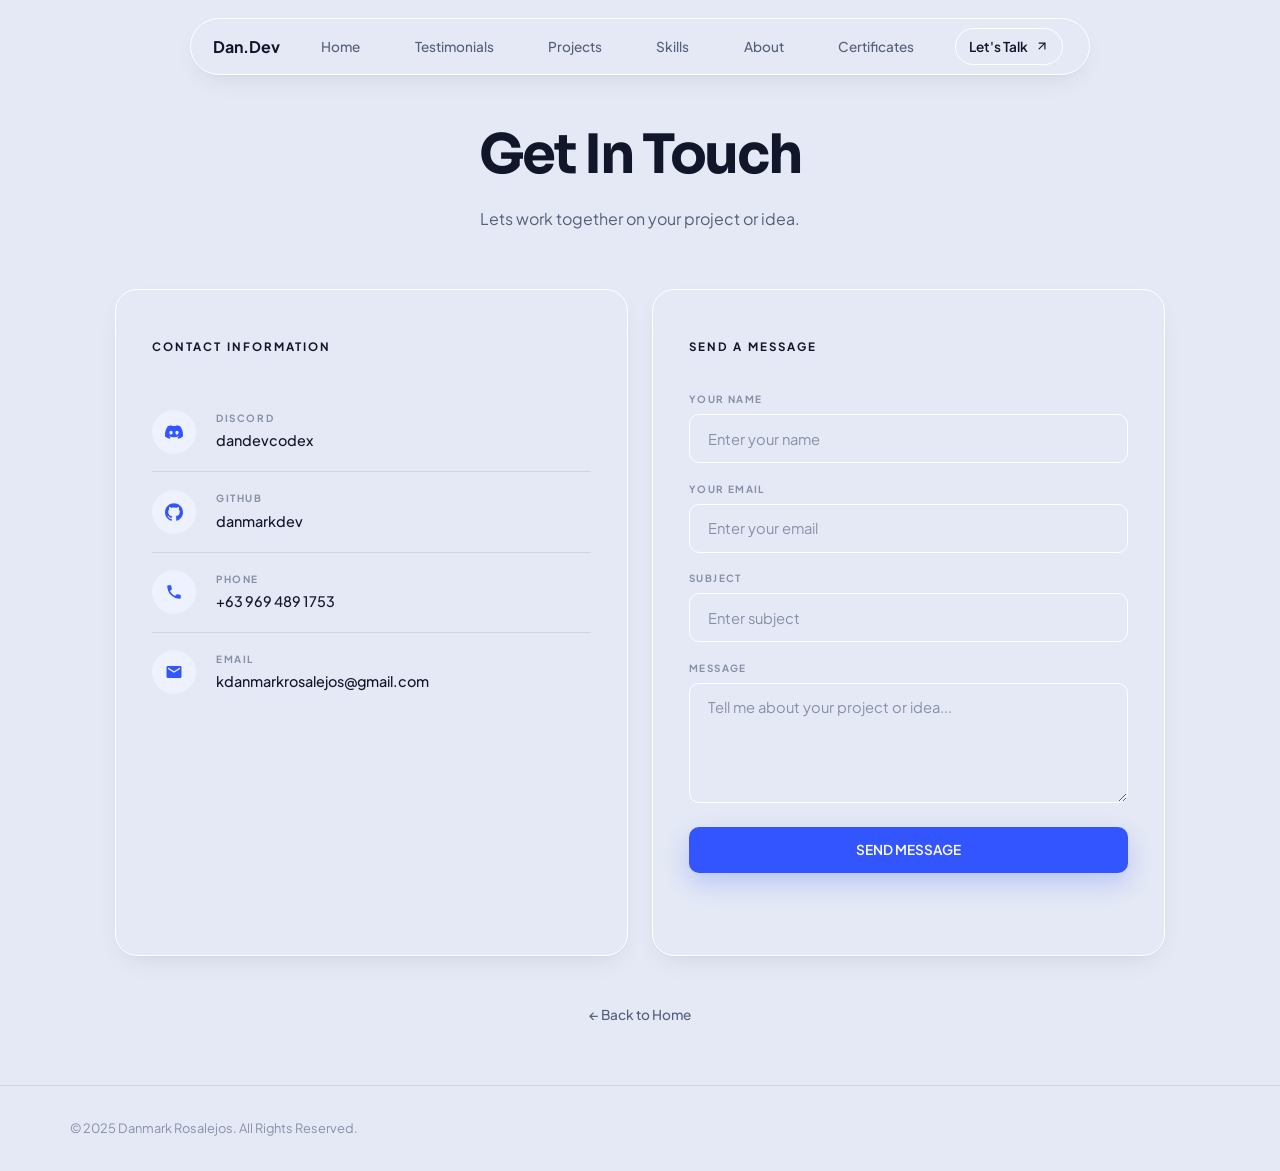
==== commit 5985731c: "Update stylesheet version and contact info section" ====
--- a/contact.html
+++ b/contact.html
@@ -10,7 +10,7 @@
   <link rel="preconnect" href="https://fonts.googleapis.com"/>
   <link rel="preconnect" href="https://fonts.gstatic.com" crossorigin/>
   <link href="https://fonts.googleapis.com/css2?family=DM+Sans:ital,opsz,wght@0,9..40,100..1000;1,9..40,100..1000&family=Space+Grotesk:wght@300..700&display=swap" rel="stylesheet"/>
-  <link rel="stylesheet" href="style.css?v=3"/>
+  <link rel="stylesheet" href="style.css?v=4"/>
 </head>
 <body class="contact-page">
 
@@ -57,7 +57,9 @@
         <div class="contact-info-col contact-panel reveal">
           <h3 class="contact-col-title">CONTACT INFORMATION</h3>
           <div class="contact-info-list">
-            <a href="https://discord.com/users/dandevcodex" target="_blank" rel="noopener" class="contact-info-item">
+
+            <!-- DISCORD (solid) -->
+            <div class="contact-info-item">
               <div class="contact-info-icon">
                 <svg viewBox="0 0 24 24" fill="currentColor" stroke="none"><path d="M20.317 4.3698a19.7913 19.7913 0 00-4.8851-1.5152.0741.0741 0 00-.0785.0371c-.211.3753-.4447.8648-.6083 1.2495-1.8447-.2762-3.68-.2762-5.4868 0-.1636-.3933-.4058-.8742-.6177-1.2495a.077.077 0 00-.0785-.037 19.7363 19.7363 0 00-4.8852 1.515.0699.0699 0 00-.0321.0277C.5334 9.0458-.319 13.5799.0992 18.0578a.0824.0824 0 00.0312.0561c2.0528 1.5076 4.0413 2.4228 5.9929 3.0294a.0777.0777 0 00.0842-.0276c.4616-.6304.8731-1.2952 1.226-1.9942a.076.076 0 00-.0416-.1057c-.6528-.2476-1.2743-.5495-1.8722-.8923a.077.077 0 01-.0076-.1277c.1258-.0943.2517-.1923.3718-.2914a.0743.0743 0 01.0776-.0105c3.9278 1.7933 8.18 1.7933 12.0614 0a.0739.0739 0 01.0785.0095c.1202.099.246.1981.3728.2924a.077.077 0 01-.0066.1276 12.2986 12.2986 0 01-1.873.8914.0766.0766 0 00-.0407.1067c.3604.698.7719 1.3628 1.225 1.9932a.076.076 0 00.0842.0286c1.961-.6067 3.9495-1.5219 6.0023-3.0294a.077.077 0 00.0313-.0552c.5004-5.177-.8382-9.6739-3.5485-13.6604a.061.061 0 00-.0312-.0286zM8.02 15.3312c-1.1825 0-2.1569-1.0857-2.1569-2.419 0-1.3332.9555-2.4189 2.157-2.4189 1.2108 0 2.1757 1.0952 2.1568 2.419 0 1.3332-.9555 2.4189-2.1569 2.4189zm7.9748 0c-1.1825 0-2.1569-1.0857-2.1569-2.419 0-1.3332.9554-2.4189 2.1569-2.4189 1.2108 0 2.1757 1.0952 2.1568 2.419 0 1.3332-.946 2.4189-2.1568 2.4189Z"/></svg>
               </div>
@@ -65,37 +67,44 @@
                 <span class="contact-info-label">DISCORD</span>
                 <span class="contact-info-value">dandevcodex</span>
               </div>
-            </a>
+            </div>
             <div class="contact-info-sep"></div>
-            <a href="https://github.com/danmarkdev" target="_blank" rel="noopener" class="contact-info-item">
+
+            <!-- GITHUB (solid) -->
+            <div class="contact-info-item">
               <div class="contact-info-icon">
-                <svg viewBox="0 0 24 24" fill="none" stroke="currentColor" stroke-width="1.5"><path d="M9 19c-5 1.5-5-2.5-7-3m14 6v-3.87a3.37 3.37 0 0 0-.94-2.61c3.14-.35 6.44-1.54 6.44-7A5.44 5.44 0 0 0 20 4.77 5.07 5.07 0 0 0 19.91 1S18.73.65 16 2.48a13.38 13.38 0 0 0-7 0C6.27.65 5.09 1 5.09 1A5.07 5.07 0 0 0 5 4.77a5.44 5.44 0 0 0-1.5 3.78c0 5.42 3.3 6.61 6.44 7A3.37 3.37 0 0 0 9 18.13V22"/></svg>
+                <svg viewBox="0 0 24 24" fill="currentColor" stroke="none"><path d="M12 .297c-6.63 0-12 5.373-12 12 0 5.303 3.438 9.8 8.205 11.385.6.113.82-.258.82-.577 0-.285-.01-1.04-.015-2.04-3.338.724-4.042-1.61-4.042-1.61C4.422 18.07 3.633 17.7 3.633 17.7c-1.087-.744.084-.729.084-.729 1.205.084 1.838 1.236 1.838 1.236 1.07 1.835 2.809 1.305 3.495.998.108-.776.417-1.305.76-1.605-2.665-.3-5.466-1.332-5.466-5.93 0-1.31.465-2.38 1.235-3.22-.135-.303-.54-1.523.105-3.176 0 0 1.005-.322 3.3 1.23.96-.267 1.98-.399 3-.405 1.02.006 2.04.138 3 .405 2.28-1.552 3.285-1.23 3.285-1.23.645 1.653.24 2.873.12 3.176.765.84 1.23 1.91 1.23 3.22 0 4.61-2.805 5.625-5.475 5.92.42.36.81 1.096.81 2.22 0 1.606-.015 2.896-.015 3.286 0 .315.21.69.825.57C20.565 22.092 24 17.592 24 12.297c0-6.627-5.373-12-12-12"/></svg>
               </div>
               <div class="contact-info-text">
                 <span class="contact-info-label">GITHUB</span>
                 <span class="contact-info-value">danmarkdev</span>
               </div>
-            </a>
+            </div>
             <div class="contact-info-sep"></div>
-            <a href="tel:+639694891753" class="contact-info-item">
+
+            <!-- PHONE (solid) -->
+            <div class="contact-info-item">
               <div class="contact-info-icon">
-                <svg viewBox="0 0 24 24" fill="none" stroke="currentColor" stroke-width="1.5"><path d="M22 16.92v3a2 2 0 0 1-2.18 2 19.79 19.79 0 0 1-8.63-3.07A19.5 19.5 0 0 1 4.69 13.5a19.79 19.79 0 0 1-3.07-8.67A2 2 0 0 1 3.6 2.79h3a2 2 0 0 1 2 1.72c.127.96.361 1.903.7 2.81a2 2 0 0 1-.45 2.11L7.91 9.91a16 16 0 0 0 6.09 6.09l1.78-1.78a2 2 0 0 1 2.11-.45c.907.339 1.85.573 2.81.7A2 2 0 0 1 22 16.92z"/></svg>
+                <svg viewBox="0 0 24 24" fill="currentColor" stroke="none"><path d="M6.62 10.79c1.44 2.83 3.76 5.14 6.59 6.59l2.2-2.2c.27-.27.67-.36 1.02-.24 1.12.37 2.33.57 3.57.57.55 0 1 .45 1 1V20c0 .55-.45 1-1 1-9.39 0-17-7.61-17-17 0-.55.45-1 1-1h3.5c.55 0 1 .45 1 1 0 1.25.2 2.45.57 3.57.11.35.03.74-.25 1.02l-2.2 2.2z"/></svg>
               </div>
               <div class="contact-info-text">
                 <span class="contact-info-label">PHONE</span>
                 <span class="contact-info-value">+63 969 489 1753</span>
               </div>
-            </a>
+            </div>
             <div class="contact-info-sep"></div>
-            <a href="mailto:kdanmarkrosalejos@gmail.com" class="contact-info-item">
+
+            <!-- EMAIL (solid) -->
+            <div class="contact-info-item">
               <div class="contact-info-icon">
-                <svg viewBox="0 0 24 24" fill="none" stroke="currentColor" stroke-width="1.5"><path d="M4 4h16c1.1 0 2 .9 2 2v12c0 1.1-.9 2-2 2H4c-1.1 0-2-.9-2-2V6c0-1.1.9-2 2-2z"/><polyline points="22,6 12,13 2,6"/></svg>
+                <svg viewBox="0 0 24 24" fill="currentColor" stroke="none"><path d="M20 4H4c-1.1 0-1.99.9-1.99 2L2 18c0 1.1.9 2 2 2h16c1.1 0 2-.9 2-2V6c0-1.1-.9-2-2-2zm0 4l-8 5-8-5V6l8 5 8-5v2z"/></svg>
               </div>
               <div class="contact-info-text">
                 <span class="contact-info-label">EMAIL</span>
                 <span class="contact-info-value">kdanmarkrosalejos@gmail.com</span>
               </div>
-            </a>
+            </div>
+
           </div>
         </div>
 
--- a/style.css
+++ b/style.css
@@ -7,13 +7,13 @@
   --bg:#e4e9f5;
   --surface:#e4e9f5;
   --accent:#3355FF;
-  --accent-glow:rgba(51,85,255,.24);
+  --accent-glow:rgba(51,85,255,.24); 
   --accent-hover:#2543D6;
   --accent-soft:#eef1ff;
   --text:#12162b;
   --muted:#565f7a;
   --dim:#8890a8;
-  --border:#c3cde3;
+  --border:#ffffff;
   --nav-h:96px;
   --max-w:1140px;
   --font-heading:'Sora', sans-serif;
@@ -644,7 +644,7 @@
    neutral chip, instead of the mismatched per-icon inline background
    colors (some brand-colored, some plain white) set in the HTML. */
 .tech-icon-box > .fb-icon{
-  background: var(--accent-soft) !important;
+  background: var(--surface) !important;
   border: 1px solid var(--border);
 }
 /* simplified tooltip — name-only dark pill, no icon/tag/description */
@@ -937,14 +937,14 @@
   width:54px;height:54px;
   border:1px solid var(--border);
   border-radius:50%;
-  color:var(--muted);
+  color:var(--accent);
   background:var(--surface);
   display:inline-flex;align-items:center;justify-content:center;
   text-decoration:none;
   box-shadow:var(--shadow-card);
   transition:color .2s,transform .15s,box-shadow .2s;
 }
-.contact-round svg{width:19px;height:19px;stroke:currentColor;stroke-width:1.6;fill:none}
+.contact-round svg{width:20px;height:20px;fill:currentColor;stroke:none}
 .contact-round:hover{color:var(--accent);transform:translateY(-3px);box-shadow:var(--shadow-card-hover)}
 
 /* CONTACT PAGE */
@@ -973,7 +973,7 @@
   font-size: .72rem;
   font-weight: 700;
   letter-spacing: .18em;
-  color: var(--accent);
+  color: var(--text);
   text-transform: uppercase;
   margin-bottom: 2.25rem;
 }
@@ -981,8 +981,7 @@
 .contact-info-sep{height:1px;background:rgba(163,177,198,.35);display:block}
 .contact-info-item{display:flex;align-items:center;gap:1.25rem;padding:1.1rem 0}
 .contact-info-icon{width:44px;height:44px;flex-shrink:0;display:flex;align-items:center;justify-content:center;color:var(--accent);border-radius:50%;background:var(--accent-soft);transition:background .2s,color .2s}
-.contact-info-icon svg{width:17px;height:17px;stroke:currentColor;stroke-width:1.6;fill:none}
-.contact-info-item:hover .contact-info-icon{background:var(--accent);color:#ffffff}
+.contact-info-icon svg{width:18px;height:18px;fill:currentColor;stroke:none}
 .contact-info-text{display:flex;flex-direction:column;gap:.15rem}
 .contact-info-label{
   font-family: var(--font-body);
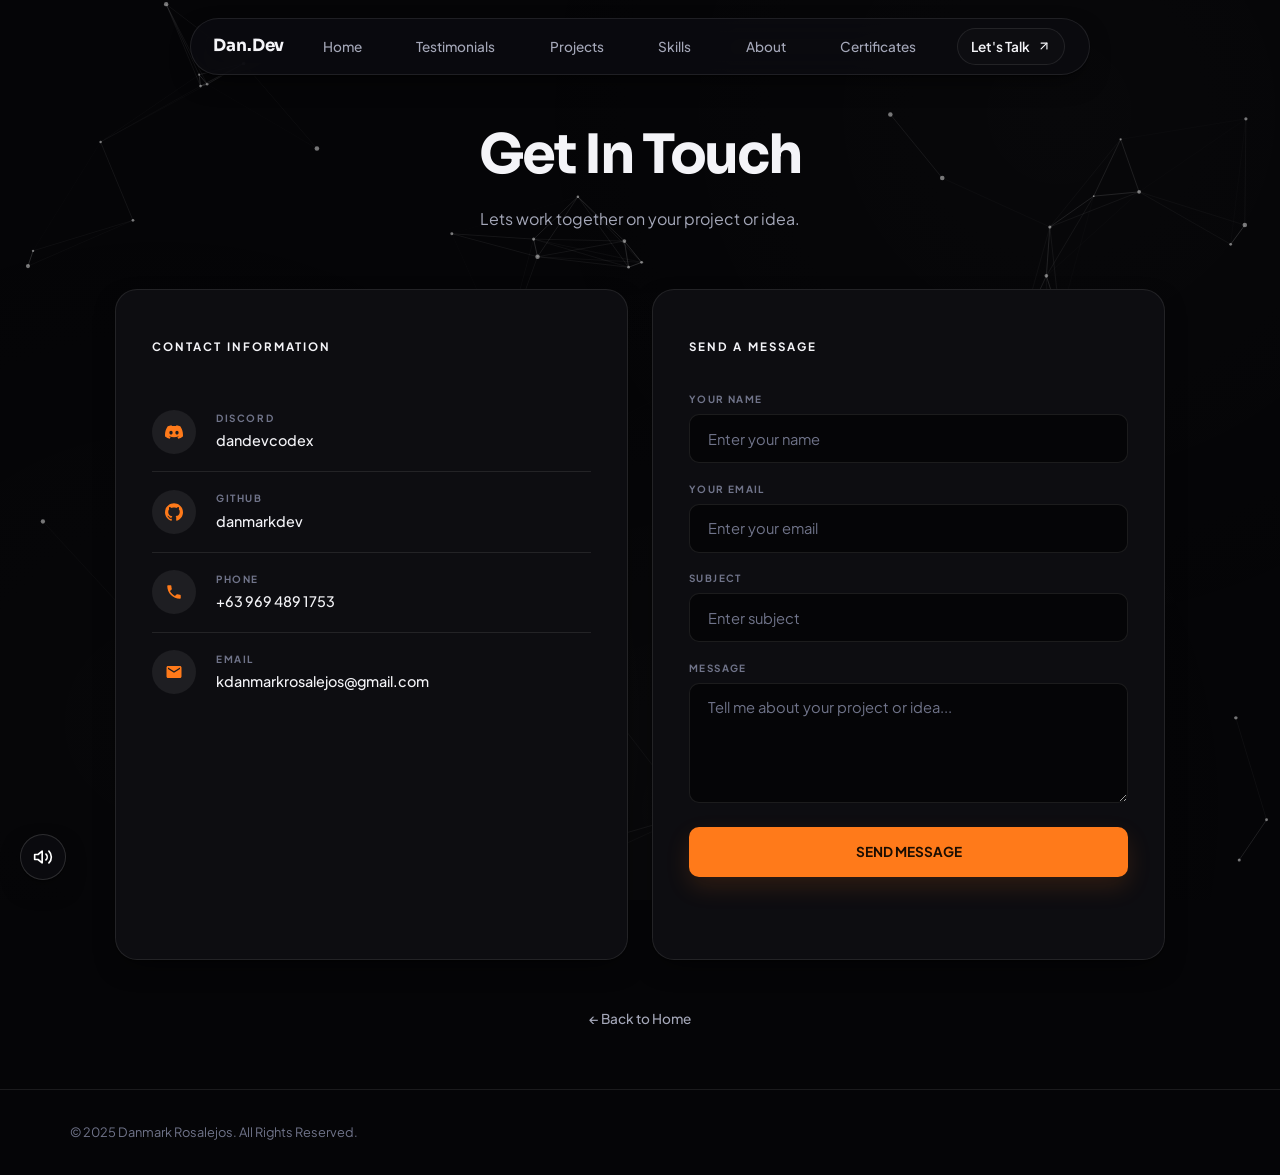
==== commit aa5ddaf0: "Update contact.html" ====
--- a/contact.html
+++ b/contact.html
@@ -113,20 +113,26 @@
           <div class="contact-form">
             <div class="form-row">
               <label for="cf-name">YOUR NAME</label>
-              <input type="text" id="cf-name" placeholder="Enter your name"/>
+              <input type="text" id="cf-name" placeholder="Enter your name" maxlength="80"/>
             </div>
             <div class="form-row">
               <label for="cf-email">YOUR EMAIL</label>
-              <input type="email" id="cf-email" placeholder="Enter your email"/>
+              <input type="email" id="cf-email" placeholder="Enter your email" maxlength="120"/>
             </div>
             <div class="form-row">
               <label for="cf-subject">SUBJECT</label>
-              <input type="text" id="cf-subject" placeholder="Enter subject"/>
+              <input type="text" id="cf-subject" placeholder="Enter subject" maxlength="120"/>
             </div>
             <div class="form-row">
               <label for="cf-msg">MESSAGE</label>
-              <textarea id="cf-msg" placeholder="Tell me about your project or idea..."></textarea>
+              <textarea id="cf-msg" placeholder="Tell me about your project or idea..." maxlength="2000"></textarea>
             </div>
+
+            <!-- HONEYPOT: hidden from real visitors, bots fill it in and get blocked -->
+            <div style="position:absolute;left:-9999px;" aria-hidden="true">
+              <input type="text" id="cf-website" tabindex="-1" autocomplete="off"/>
+            </div>
+
             <button id="cf-btn" onclick="sendMsg()">SEND MESSAGE</button>
             <div id="cf-status"></div>
           </div>
--- a/style.css
+++ b/style.css
@@ -3,29 +3,30 @@
 *,*::before,*::after{margin:0;padding:0;box-sizing:border-box} 
 
 :root{
-  /* Flat modern palette — clean cards, single soft drop-shadow, no inset/emboss */ 
-  --bg:#e4e9f5;
-  --surface:#e4e9f5;
-  --accent:#3355FF;
-  --accent-glow:rgba(51,85,255,.24); 
-  --accent-hover:#2543D6;
-  --accent-soft:#eef1ff;
-  --text:#12162b;
-  --muted:#565f7a;
-  --dim:#8890a8;
-  --border:#ffffff;
+  /* DARK THEME + ORANGE ACCENT */
+  --bg:#050507;
+  --surface:#0d0d11;
+  --accent:#ff7a1a;
+  --accent-rgb:255,122,26;
+  --accent-glow:rgba(255,122,26,.14); 
+  --accent-hover:#ff9340;
+  --accent-soft:rgba(255,255,255,.07);
+  --text:#f4f4f8;
+  --muted:#a4a7b8;
+  --dim:#70748a;
+  --border:rgba(255,255,255,.09);
   --nav-h:96px;
   --max-w:1140px;
   --font-heading:'Sora', sans-serif;
   --font-body:'Plus Jakarta Sans', sans-serif;
   --font-mono:'JetBrains Mono', monospace;
 
-  --shadow-card: 0 1px 2px rgba(18,22,43,.04), 0 10px 28px -10px rgba(18,22,43,.10);
-  --shadow-card-hover: 0 4px 10px rgba(18,22,43,.05), 0 22px 44px -12px rgba(18,22,43,.16);
+  --shadow-card: 0 1px 2px rgba(0,0,0,.5), 0 10px 28px -10px rgba(0,0,0,.7);
+  --shadow-card-hover: 0 4px 10px rgba(0,0,0,.5), 0 22px 44px -12px rgba(0,0,0,.85);
   --shadow-pop: 0 14px 34px -10px var(--accent-glow);
 }
 
-html{scroll-behavior:smooth}
+html{scroll-behavior:smooth;color-scheme:dark}
 *{-webkit-tap-highlight-color:transparent}
 html,body{max-width:100%;overflow-x:hidden}
 body{
@@ -48,9 +49,32 @@
 
 .container{width:90%;max-width:var(--max-w);margin:0 auto}
 
-/* Background canvas must be taken out of normal document flow,
-   otherwise its JS-set width/height reserves real space on the page
-   and pushes all content below it down. */
+/* SECTION HEADERS */
+.sec-header{text-align:center;margin-bottom:3rem}
+.sec-title{
+  font-family: var(--font-heading);
+  color: var(--text);
+  font-size: clamp(1.7rem,3.5vw,2.4rem);
+  font-weight: 700;
+  letter-spacing: -.03em;
+  line-height: 1.2;
+}
+.sec-eyebrow{
+  font-family: var(--font-body);
+  font-size: .85rem;
+  font-weight: 700;
+  letter-spacing: .18em;
+  text-transform: uppercase;
+  color: var(--accent);
+  margin-bottom: .7rem;
+}
+/* "What people or clients say" -> white */
+#testimonials .sec-eyebrow{color:#ffffff}
+.sec-title-lg{font-size:clamp(2rem,4.5vw,3.1rem)}
+#skills .sec-header{margin-bottom:1.25rem}
+#skills .tech-panel{padding-top:1rem}
+
+/* ANIMATED BACKGROUND CANVAS (drawn by script.js) — fixed, behind everything */
 #bg-canvas{
   position:fixed;
   inset:0;
@@ -63,7 +87,7 @@
 
 h1,h2,h3,h4{color:var(--text);font-family:var(--font-heading);letter-spacing:-.02em}
 
-/* NAV — floating centered pill, detached from the top edge */
+/* NAV — floating centered pill */
 #header{
   position:fixed;
   top:1.1rem;
@@ -72,7 +96,7 @@
   width:calc(100% - 2.5rem);
   max-width:900px;
   height:auto;
-  background:var(--surface);
+  background:rgba(12,12,16,.82);
   backdrop-filter:blur(16px);
   -webkit-backdrop-filter:blur(16px);
   border:1px solid var(--border);
@@ -86,7 +110,8 @@
   box-shadow:var(--shadow-card);
   transition:box-shadow .3s ease, background .3s ease, border-color .3s ease;
 }
-  #header.scrolled{background:var(--surface);box-shadow:var(--shadow-card-hover);border-color:rgba(230,232,240,.9)}
+#header.scrolled{background:rgba(12,12,16,.92);box-shadow:var(--shadow-card-hover);border-color:rgba(255,255,255,.14)}
+.logo{
   font-family: var(--font-heading);
   font-size: 1.05rem;
   font-weight: 700;
@@ -126,7 +151,7 @@
   transition: color .2s ease, background .2s ease;
 }
 #nav a:hover,
-#nav a.active{color:var(--accent);font-weight:600;background:var(--accent-soft)}
+#nav a.active{color:#ffffff;font-weight:600;background:rgba(255,255,255,.10)}
 
 .nav-cta{
   display:inline-flex;
@@ -144,22 +169,7 @@
   flex-shrink:0;
   transition:all .25s cubic-bezier(.16,1,.3,1);
 }
-/* Arrow icon used inside the "Let's Talk" pill (desktop nav). Using an
-   inline SVG here (instead of the old "↗" unicode character) means the
-   icon renders identically everywhere — some mobile browsers (notably
-   iOS Safari) swap that unicode arrow for a colorful emoji-style glyph,
-   which looked out of place next to the plain text label. */
 .cta-arrow{flex-shrink:0}
-/* The "#header" prefix on every state below is required, not decorative:
-   ".nav-cta" alone (0 IDs, 1 class) loses a specificity fight against the
-   broader "#nav a" / "#nav a:hover" rules above (1 ID, 1 type), because an
-   ID always outweighs any number of classes. That mismatch was why the
-   "Let's Talk" pill only rendered correctly (black, no hover halo) on
-   contact.html — where an extra ".active" class happened to win — and
-   fell back to the muted grey text / light-blue hover background
-   everywhere else. Scoping with "#header" gives these rules an ID of
-   their own so they always win, regardless of ".active".
-*/
 #header .nav-cta,
 #header .nav-cta:hover,
 #header .nav-cta:active,
@@ -171,9 +181,7 @@
   font-family:var(--font-body) !important;
   font-weight:600 !important;
 }
-/* keep a light lift/shadow so it still feels interactive, without any
-   color or background change on hover/click */
-#header .nav-cta:hover{transform:translateY(-1px);box-shadow:var(--shadow-card-hover)}
+#header .nav-cta:hover{transform:translateY(-1px);box-shadow:var(--shadow-card-hover);border-color:rgba(255,255,255,.26) !important}
 #header .nav-cta:active{transform:translateY(0);box-shadow:var(--shadow-card)}
 
 .hamburger{display:none;background:none;border:none;cursor:pointer;position:relative;z-index:1001;width:38px;height:38px;flex-shrink:0;border-radius:50%;transition:background .2s ease}
@@ -185,9 +193,6 @@
 .hamburger.open span:nth-child(2){opacity:0}
 .hamburger.open span:nth-child(3){transform:translate(-50%,-50%) translateY(0) rotate(-45deg)}
 
-/* MOBILE NAV — stacked pill cards, matching the reference screenshot.
-   Each link is its own rounded card; Contact keeps the same card style
-   but with blue text instead of a solid filled button. */
 .mobile-nav{
   display:flex;
   position:fixed;
@@ -202,10 +207,8 @@
   visibility:hidden;
   transform:scale(.97);
   transition:opacity .3s ease,transform .3s ease,visibility .3s;
-  padding:calc(var(--nav-h) - .5rem) 1.5rem 1.5rem;
   overflow-y:auto;
   -webkit-overflow-scrolling:touch;
-  z-index:998;
 }
 .mobile-nav::before,
 .mobile-nav::after{
@@ -231,20 +234,11 @@
   transition:color .2s ease, box-shadow .2s ease, transform .15s ease;
   opacity: 0;
   transform: translateY(12px);
-  /* without this, a short viewport (like a squeezed DevTools device
-     panel) can flex-shrink these pills down to nothing instead of
-     letting the menu scroll — this forces every pill, including the
-     last "Let's Talk" one, to keep its full size and just scroll into
-     view via .mobile-nav's own overflow-y:auto instead of vanishing */
   flex-shrink:0;
 }
-.mobile-nav a:hover{color:var(--accent);box-shadow:var(--shadow-card-hover)}
-.mobile-nav a.active{color:var(--accent)}
-
-/* Contact — same pill card as the rest, but blue text instead of a filled button.
-   display:flex + justify-content:center keeps the label and arrow sitting
-   right next to each other (like the desktop "Let's Talk" pill) instead of
-   the label being centered alone with the arrow off on the far edge. */
+.mobile-nav a:hover{color:#ffffff;border-color:rgba(255,255,255,.3);box-shadow:var(--shadow-card-hover)}
+.mobile-nav a.active{color:#ffffff;border-color:rgba(255,255,255,.3)}
+
 .mobile-nav a.mnav-cta{
   background:var(--surface);
   color:var(--text);
@@ -255,16 +249,12 @@
   gap:.5rem;
 }
 .mobile-nav a.mnav-cta:hover{
-  color:var(--accent-hover);
+  color:#ffffff;
   background:var(--surface);
 }
 .mnav-cta-label{
   display:inline;
 }
-/* Sits directly after the label text now (normal flow, small gap) instead
-   of being pinned to the pill's right edge. Still a plain vector icon
-   rather than the old unicode "↗" character, so it renders identically on
-   every platform instead of iOS swapping it for a colorful emoji glyph. */
 .mnav-cta-arrow{
   flex-shrink:0;
 }
@@ -278,10 +268,6 @@
 .mobile-nav.open a:nth-child(6){transition-delay:.32s}
 .mobile-nav.open a:nth-child(7){transition-delay:.37s}
 
-/* SECTIONS */
-/* scroll-margin-top reserves space for the floating fixed nav pill so
-   jumping to any #anchor (via nav click or a direct URL hash) never
-   scrolls a section's heading underneath the header. */
 .section,
 section[id]{scroll-margin-top:calc(var(--nav-h) + 1.5rem)}
 .section{padding:7rem 0;position:relative;z-index:1}
@@ -304,10 +290,9 @@
   text-transform: uppercase;
   padding-top: .5rem;
 }
-.section-divider{width:100%;height:1px;background:rgba(163,177,198,.4);margin-bottom:3.5rem}
-
-/* HERO */
-.hero{min-height:100vh;padding-top:calc(var(--nav-h) + 2rem);display:flex;align-items:center;position:relative;overflow:hidden;z-index:1}
+.section-divider{width:100%;height:1px;background:rgba(255,255,255,.1);margin-bottom:3.5rem}
+
+.hero{min-height:100vh;padding-top:calc(var(--nav-h) + 2rem);padding-bottom:5rem;display:flex;align-items:center;position:relative;overflow:visible;z-index:1}
 .hero-grid{display:grid;grid-template-columns:1.15fr .85fr;align-items:center;gap:3rem;position:relative;z-index:1}
 .hero-name{
   font-family: var(--font-heading);
@@ -336,17 +321,18 @@
   align-items:center;
   padding: .9rem 2.1rem;
   background: var(--accent);
-  color: #ffffff;
+  color: #1a0d02;
   text-decoration: none;
   font-family: var(--font-body);
   font-size: .85rem;
-  font-weight: 600;
+  font-weight: 700;
   border-radius: 10px;
+  border: 2px solid transparent;   /* FIX: reserved border so nothing shifts when it turns white */
   box-shadow: 0 10px 24px var(--accent-glow);
-  transition: background .2s,transform .15s,box-shadow .2s;
+  transition: background .2s,transform .15s,box-shadow .2s,color .2s;
 }
 .btn-primary:hover{background:var(--accent-hover);transform:translateY(-2px);box-shadow:0 14px 30px var(--accent-glow)}
-.btn-primary:active,.btn-primary:focus,.btn-primary:visited{color:#ffffff;transform:none}
+.btn-primary:active,.btn-primary:focus,.btn-primary:visited{color:#1a0d02;transform:none}
 .btn-outline{
   display: inline-flex;
   align-items: center;
@@ -363,25 +349,75 @@
   box-shadow: var(--shadow-card);
   transition: all .3s cubic-bezier(.16,1,.3,1);
 }
-.btn-outline:hover{color:var(--accent);transform:translateY(-2px);box-shadow:var(--shadow-card)}
-.btn-outline:active,.btn-outline:focus,.btn-outline:visited{color:var(--text);transform:none;box-shadow:var(--shadow-card)}
-
-/* HERO RIGHT — floating badge photo layout */
+.btn-outline:hover{color:#ffffff;transform:translateY(-2px);box-shadow:var(--shadow-card);border-color:rgba(255,255,255,.26)}
+.btn-outline:active,.btn-outline:focus,.btn-outline:visited{color:#ffffff;transform:none;box-shadow:var(--shadow-card)}
+
 .hero-right{display:flex;flex-direction:column;justify-content:center;align-items:center;position:relative}
 .photo-orbit{position:relative;width:100%;max-width:440px;aspect-ratio:1/1;display:flex;align-items:center;justify-content:center}
 .photo-frame{position:relative;display:inline-block;z-index:2}
-.photo-wrap{width:260px;height:260px;border-radius:50%;overflow:hidden;position:relative;z-index:1;border:6px solid var(--bg);box-shadow:var(--shadow-card)}
-.photo-wrap img{width:100%;height:100%;object-fit:cover}
-
-/* TECH STACK — icon-only badges floating around the profile photo.
-   Fixed positions (angle set once per item via --angle), no orbit spin —
-   each badge just bobs gently up and down at its own place. */
+.photo-wrap{width:270px;height:270px;border-radius:26px;overflow:hidden;position:relative;z-index:1;border:6px solid var(--bg);box-shadow:var(--shadow-card)}
+.photo-wrap img{width:100%;height:100%;object-fit:cover;object-position:center}
+
 .orbit-ring{
   position:absolute;
   inset:0;
   z-index:2;
   pointer-events:none;
-  --radius:192px;
+  --radius:235px;
+}
+
+/* SOLAR SYSTEM ORBITS */
+.orbit-ring{--r1:180px;--r2:220px;--r3:260px}
+
+.orbit-line{
+  position:absolute;
+  top:50%;
+  left:50%;
+  border-radius:50%;
+  border:1.5px dashed rgba(255,255,255,.10);
+  pointer-events:none;
+  z-index:-1;
+  transform:translate(-50%,-50%);
+}
+.ol-1{width:calc(var(--r1) * 2);height:calc(var(--r1) * 2)}
+.ol-2{width:calc(var(--r2) * 2);height:calc(var(--r2) * 2)}
+.ol-3{width:calc(var(--r3) * 2);height:calc(var(--r3) * 2)}
+
+.orbit-dot{
+  position:absolute;
+  top:50%;
+  left:50%;
+  width:calc(var(--r) * 2);
+  height:calc(var(--r) * 2);
+  margin:0;
+  z-index:1;
+  pointer-events:none;
+  transform:translate(-50%,-50%) rotate(0deg);
+  transform-origin:center center;
+  animation:none;
+  will-change:transform;
+}
+.orbit-dot::before{
+  content:"";
+  position:absolute;
+  top:-4px;
+  left:50%;
+  width:8px;
+  height:8px;
+  margin-left:-4px;
+  border-radius:50%;
+  background:var(--accent);
+  box-shadow:0 0 10px 2px var(--accent-glow);
+}
+.od-1{--r:var(--r1);--dur:12s;--delay:0s}
+.od-2{--r:var(--r1);--dur:12s;--delay:-6s}
+.od-3{--r:var(--r2);--dur:18s;--delay:-5s;animation-direction:reverse}
+.od-4{--r:var(--r3);--dur:26s;--delay:-1.5s}
+.od-5{--r:var(--r3);--dur:26s;--delay:-14.5s}
+
+@keyframes dotSpin{
+  from{transform:translate(-50%,-50%) rotate(0deg)}
+  to{transform:translate(-50%,-50%) rotate(360deg)}
 }
 
 .orbit-item{
@@ -390,71 +426,82 @@
   left:50%;
   width:0;
   height:0;
+  z-index:2;
   transform:rotate(var(--angle)) translate(var(--radius));
+  animation:orbitSpin var(--dur) linear infinite;
 }
 .orbit-counter{
   position:absolute;
   top:0;
   left:0;
   pointer-events:auto;
-  animation-name: floatBob;
-  animation-timing-function: ease-in-out;
-  animation-iteration-count: infinite;
-}
+  transform:translate(-50%,-50%) rotate(calc(var(--angle) * -1));
+  animation:orbitCounter var(--dur) linear infinite;
+}
+.photo-orbit:hover .orbit-item,
 .photo-orbit:hover .orbit-counter{animation-play-state:paused}
 
-@keyframes floatBob{
-  0%,100%{transform:translate(-50%,-50%) rotate(calc(var(--angle) * -1)) translate(0,0) scale(1) rotate(0deg)}
-  20%{transform:translate(-50%,-50%) rotate(calc(var(--angle) * -1)) translate(10px,-20px) scale(1.12) rotate(6deg)}
-  40%{transform:translate(-50%,-50%) rotate(calc(var(--angle) * -1)) translate(-8px,-32px) scale(1.05) rotate(-4deg)}
-  60%{transform:translate(-50%,-50%) rotate(calc(var(--angle) * -1)) translate(-14px,-16px) scale(0.94) rotate(5deg)}
-  80%{transform:translate(-50%,-50%) rotate(calc(var(--angle) * -1)) translate(6px,-6px) scale(1.02) rotate(-3deg)}
-}
-
-/* stagger delay/duration per icon so they don't all bob in unison —
-   gives a natural, organic "floating" feel like the reference site */
-.orbit-item.oi-0 .orbit-counter{animation-delay:0s;animation-duration:3s}
-.orbit-item.oi-1 .orbit-counter{animation-delay:.2s;animation-duration:3.4s}
-.orbit-item.oi-2 .orbit-counter{animation-delay:.4s;animation-duration:2.8s}
-.orbit-item.oi-3 .orbit-counter{animation-delay:.1s;animation-duration:3.6s}
-.orbit-item.oi-4 .orbit-counter{animation-delay:.5s;animation-duration:3.1s}
-.orbit-item.oi-5 .orbit-counter{animation-delay:.3s;animation-duration:2.9s}
-.orbit-item.oi-6 .orbit-counter{animation-delay:.6s;animation-duration:3.5s}
-.orbit-item.oi-7 .orbit-counter{animation-delay:.15s;animation-duration:3.2s}
-.orbit-item.oi-8 .orbit-counter{animation-delay:.45s;animation-duration:2.7s}
-.orbit-item.oi-9 .orbit-counter{animation-delay:.25s;animation-duration:3.7s}
-.orbit-item.oi-10 .orbit-counter{animation-delay:.55s;animation-duration:3.3s}
-.orbit-item.oi-11 .orbit-counter{animation-delay:.35s;animation-duration:2.85s}
-.orbit-item.oi-12 .orbit-counter{animation-delay:.05s;animation-duration:3.45s}
-.orbit-item.oi-13 .orbit-counter{animation-delay:.5s;animation-duration:3.05s}
-.orbit-item.oi-14 .orbit-counter{animation-delay:.3s;animation-duration:3.3s}
-.orbit-item.oi-15 .orbit-counter{animation-delay:.55s;animation-duration:3.9s}
-
-/* icon-only circular badge (no text) */
+@keyframes orbitSpin{
+  from{transform:rotate(var(--angle)) translate(var(--radius))}
+  to{transform:rotate(calc(var(--angle) + 360deg)) translate(var(--radius))}
+}
+@keyframes orbitCounter{
+  from{transform:translate(-50%,-50%) rotate(calc(var(--angle) * -1))}
+  to{transform:translate(-50%,-50%) rotate(calc(var(--angle) * -1 - 360deg))}
+}
+
+/* Orbit 1 (inner, 5 icons) */
+.orbit-item.oi-2,.orbit-item.oi-5,.orbit-item.oi-8,.orbit-item.oi-11,.orbit-item.oi-14{--radius:var(--r1);--dur:30s}
+.orbit-item.oi-2{--angle:0deg!important}
+.orbit-item.oi-5{--angle:72deg!important}
+.orbit-item.oi-8{--angle:144deg!important}
+.orbit-item.oi-11{--angle:216deg!important}
+.orbit-item.oi-14{--angle:288deg!important}
+
+/* Orbit 2 (middle, 6 icons) */
+.orbit-item.oi-1,.orbit-item.oi-4,.orbit-item.oi-7,.orbit-item.oi-10,.orbit-item.oi-13,.orbit-item.oi-16{--radius:var(--r2);--dur:45s}
+.orbit-item.oi-1{--angle:20deg!important}
+.orbit-item.oi-4{--angle:80deg!important}
+.orbit-item.oi-7{--angle:140deg!important}
+.orbit-item.oi-10{--angle:200deg!important}
+.orbit-item.oi-13{--angle:260deg!important}
+.orbit-item.oi-16{--angle:320deg!important}
+
+/* Orbit 3 (outer, 6 icons) */
+.orbit-item.oi-0,.orbit-item.oi-3,.orbit-item.oi-6,.orbit-item.oi-9,.orbit-item.oi-12,.orbit-item.oi-15{--radius:var(--r3);--dur:65s}
+.orbit-item.oi-0{--angle:40deg!important}
+.orbit-item.oi-3{--angle:100deg!important}
+.orbit-item.oi-6{--angle:160deg!important}
+.orbit-item.oi-9{--angle:220deg!important}
+.orbit-item.oi-12{--angle:280deg!important}
+.orbit-item.oi-15{--angle:340deg!important}
+
 .stack-badge{
   display:flex;
   align-items:center;
   justify-content:center;
-  width:56px;
-  height:56px;
+  width:52px;
+  height:52px;
   background:transparent;
   border:none;
   transition:transform .2s;
 }
-/* bare icon, no circle/background/border/shadow — just the logo floating */
 .stack-badge > .fb-icon{width:100%;height:100%;background:transparent !important;border:none !important;box-shadow:none !important}
 .stack-badge:hover{transform:scale(1.1)}
 .stack-badge .fb-icon{display:flex;align-items:center;justify-content:center;flex-shrink:0}
 .stack-badge .fb-icon img,
-.stack-badge .fb-icon svg{width:34px;height:34px;object-fit:contain;display:block}
-
-/* shared "colored chip" icon used both in the hero orbit badges and the
-   Technical Stack grid below — one true brand-colored logo per chip */
+.stack-badge .fb-icon svg{width:32px;height:32px;object-fit:contain;display:block}
+
 .fb-icon{width:28px;height:28px;border-radius:8px;display:flex;align-items:center;justify-content:center;flex-shrink:0}
 .fb-icon img,
 .fb-icon svg{width:15px;height:15px;object-fit:contain;display:block}
 
-/* SERVICES */
+/* Black-only logos would vanish on a dark background: show them in white */
+.fb-icon img[alt="GitHub"],
+.fb-icon img[alt="Vercel"],
+.fb-icon img[alt="Render"],
+.fb-icon img[alt="MX Linux"]{filter:brightness(0) invert(1)}
+
 .services-grid{display:grid;grid-template-columns:repeat(3,1fr);gap:1.5rem}
 .service-card{
   background:var(--surface);
@@ -472,7 +519,7 @@
 }
 .service-icon-wrap{width:48px;height:48px;border-radius:13px;display:flex;align-items:center;justify-content:center;margin-bottom:1.4rem;background:var(--accent-soft);transition:background .3s,transform .3s}
 .service-card:hover .service-icon-wrap{background:var(--accent);transform:scale(1.06)}
-.service-card:hover .service-icon-wrap svg{stroke:#ffffff}
+.service-card:hover .service-icon-wrap svg{stroke:#1a0d02}
 .service-icon-wrap svg{width:20px;height:20px;stroke:var(--accent);stroke-width:1.6;fill:none}
 .service-card h3{
   font-family: var(--font-heading);
@@ -490,23 +537,21 @@
 }
 .service-num{display:none}
 
-/* PROJECTS — draggable/auto-scrolling marquee (same engine as Certificates):
-   fixed-size cards in a straight single row. Cards are sized down from the
-   original and the whole screenshot is always visible (object-fit:contain)
-   instead of being cropped into a square. Since .project-track is a flex
-   row with the default align-items:stretch, every card in the row is
-   automatically the same height as the tallest one — so once the bio text
-   isn't clamped anymore, all bios show in full AND stay lined up evenly. */
+/* ===== PROJECT CARDS — SAME SIZE & WEIGHT ON DESKTOP AND MOBILE =====
+   All values are fixed px, so rem / viewport / media queries can't change them.
+   To resize the cards, edit ONLY the numbers in this block. */
 .projects-marquee{
   width:100%;
   overflow:hidden;
+  padding:14px 0 56px;
+  margin:-14px 0 -56px;
   -webkit-mask-image:linear-gradient(90deg,transparent,#000 6%,#000 94%,transparent);
   mask-image:linear-gradient(90deg,transparent,#000 6%,#000 94%,transparent);
 }
 .project-track{
   display:flex;
-  align-items:stretch;
-  gap:2.75rem;
+  align-items:stretch;        /* every card gets the same height as the tallest one */
+  gap:24px;
   width:max-content;
   cursor:grab;
   touch-action:pan-y;
@@ -514,94 +559,105 @@
 .project-track.dragging{cursor:grabbing}
 
 .project-card{
-  width:338px;
-  flex:0 0 auto;
+  width:322px;
+  min-height:380px;           /* same height everywhere, grows only if the text needs it */
+  flex:0 0 322px;
   background:var(--surface);
-  border:1px solid var(--border);
-  border-radius:26px;
+  border:1px solid rgba(255,255,255,.14);
+  border-radius:6px;
+  padding:21px;
   overflow:hidden;
   display:flex;
   flex-direction:column;
+  gap:30px;
   box-shadow:var(--shadow-card);
-  transition:box-shadow .3s ease, transform .3s ease;
+  -webkit-text-size-adjust:100%;   /* stops phones from auto-enlarging the text */
+  text-size-adjust:100%;
+  transition:box-shadow .3s ease, transform .3s ease, border-color .3s ease;
 }
 .project-card:hover{
   transform:translateY(-6px);
   box-shadow:var(--shadow-card-hover);
+  border-color:rgba(255,255,255,.3);
 }
 
 .project-img-wrap{
   width:100%;
-  aspect-ratio:21/9;
+  aspect-ratio:280/165;
   overflow:hidden;
-  padding:.7rem .7rem 0;
-  background:var(--bg);
+  padding:0;
+  background:transparent;
+  border:1px solid rgba(255,255,255,.2);
+  border-radius:2px;
+  flex-shrink:0;
 }
 .project-img-wrap img{
   width:100%;
   height:100%;
-  object-fit:contain;
+  object-fit:cover;
   object-position:center;
   display:block;
-  border-radius:18px;
+  border-radius:0;
   transition:transform .5s ease;
   -webkit-user-drag:none;
   user-drag:none;
 }
 .project-card:hover .project-img-wrap img{transform:scale(1.03)}
 
-.project-body{padding:1rem 1.25rem 1.2rem;display:flex;flex-direction:column;gap:.35rem;flex:1}
+.project-body{padding:0;display:flex;flex-direction:column;gap:16px;flex:1}
 
 .project-title-row{
   display:flex;
-  align-items:flex-start;
-  justify-content:space-between;
-  gap:.75rem;
-}
-
+  align-items:center;
+  justify-content:flex-start;
+  gap:8px;
+}
 .project-card-title{
-  font-family: var(--font-heading);
-  font-size: 1rem;
-  font-weight: 700;
-  color: var(--text);
-  line-height: 1.3;
-  letter-spacing: -.01em;
-}
-
+  font-family:var(--font-heading);
+  font-size:18px;
+  font-weight:700;
+  color:var(--text);
+  line-height:1.3;
+  letter-spacing:-.01em;
+}
+
+/* live-site arrow icon -> white */
 .project-link-icon{
   flex-shrink:0;
-  width:32px;
-  height:32px;
+  width:22px;
+  height:22px;
   border-radius:50%;
   display:flex;
   align-items:center;
   justify-content:center;
-  color:var(--accent);
+  color:#ffffff;
   text-decoration:none;
   transition:background .2s ease, color .2s ease, transform .2s ease;
 }
-.project-link-icon svg{width:14px;height:14px;stroke:currentColor;stroke-width:2;fill:none}
-.project-link-icon:hover{color:var(--accent-hover);transform:translateY(-2px)}
+.project-link-icon svg{width:15px;height:15px;stroke:currentColor;stroke-width:2;fill:none}
+.project-link-icon:hover{color:#ffffff;transform:translateY(-2px)}
 .project-link-locked{color:var(--dim)}
 .project-link-locked:hover{color:var(--text)}
 
 .project-sub-label{
   font-family: var(--font-body);
   font-size: .78rem;
-  color: var(--accent);
+  color: #ffffff;
   font-weight: 600;
   letter-spacing: .02em;
 }
 
 .project-card-desc{
-  font-family: var(--font-body);
-  font-size: .82rem;
-  color: var(--muted);
-  line-height: 1.55;
-}
-
-/* SKILLS — light "tech panel" card matching the site's surface style,
-   holding a single flat grid of icon chips with a hover tooltip. */
+  font-family:var(--font-body);
+  font-size:13.5px;
+  font-weight:700;            /* bold white text, same on desktop and mobile */
+  color:#ffffff;
+  line-height:1.4;
+  text-align:justify;
+  hyphens:auto;
+  -webkit-hyphens:auto;
+}
+
 .tech-panel{
   background:transparent;
   border:none;
@@ -628,26 +684,21 @@
   cursor:pointer;
   transition:transform .2s ease, box-shadow .2s ease;
 }
-/* the colored badge now fills almost the entire tile — bold, single-layer,
-   true-to-brand square instead of a small icon floating in a pale box */
 .tech-icon-box > .fb-icon{width:100%;height:100%;border-radius:16px;box-shadow:var(--shadow-card)}
 .tech-icon-box > .fb-icon img,
 .tech-icon-box > .fb-icon svg{width:34px;height:34px}
 .tech-icon-box:hover{
   transform:translateY(-5px);
-  box-shadow:0 14px 28px -8px rgba(18,22,43,.22);
+  box-shadow:0 14px 28px -8px rgba(0,0,0,.7);
   z-index:5;
 }
-.tech-icon-box:hover > .fb-icon{box-shadow:var(--shadow-card-hover)}
-
-/* Force every Technical Stack tile (and its tooltip icon) onto the same
-   neutral chip, instead of the mismatched per-icon inline background
-   colors (some brand-colored, some plain white) set in the HTML. */
+.tech-icon-box:hover > .fb-icon{box-shadow:var(--shadow-card-hover);border-color:rgba(255,255,255,.26)}
+
 .tech-icon-box > .fb-icon{
   background: var(--surface) !important;
   border: 1px solid var(--border);
-}
-/* simplified tooltip — name-only dark pill, no icon/tag/description */
+  transition:border-color .2s ease, box-shadow .2s ease;
+}
 .tech-tip{
   position:absolute;
   bottom:calc(100% + 12px);
@@ -656,11 +707,11 @@
   transform:translateX(calc(-50% + var(--tip-shift, 0px))) translateY(6px);
   width:max-content;
   max-width:200px;
-  background:var(--surface);
-  border:1px solid var(--border);
+  background:#1d1d25;
+  border:1px solid rgba(255,255,255,.14);
   border-radius:8px;
   padding:.5rem .9rem;
-  box-shadow:0 8px 20px -6px rgba(18,22,43,.35);
+  box-shadow:0 8px 20px -6px rgba(0,0,0,.8);
   opacity:0;
   visibility:hidden;
   pointer-events:none;
@@ -694,7 +745,7 @@
   font-family: var(--font-body);
   font-size:.8rem;
   font-weight:600;
-  color:#12162b;
+  color:var(--text);
   line-height:1.2;
   white-space:nowrap;
 }
@@ -705,7 +756,7 @@
   left:50%;
   transform:translateX(calc(-50% - var(--tip-shift, 0px)));
   border:6px solid transparent;
-  border-top-color:var(--surface)
+  border-top-color:#1d1d25
 }
 .tech-icon-box.tip-flip .tech-tip{
   bottom:auto;
@@ -719,12 +770,9 @@
   top:auto;
   bottom:100%;
   border-top-color:transparent;
-  border-bottom-color:var(--surface)
-}
-
-/* SKILLS — DESKTOP: give the grid a little more breathing room, lock the
-   icons to a fixed 9-per-row layout so they don't reflow, and shrink the
-   panel itself to hug that fixed-width grid instead of stretching full width */
+  border-bottom-color:#1d1d25
+}
+
 @media(min-width:961px){
   .tech-icon-grid{
     gap:1.15rem;
@@ -737,26 +785,13 @@
   }
 }
 
-/* EDUCATION — code-editor styled panel, title centered on top */
+/* EDUCATION */
 .edu-section{background:transparent;padding:6rem 0;position:relative;z-index:1}
 
 .edu-header{
   text-align:center;
   max-width:700px;
-  margin:0 auto 2.5rem;
-}
-.edu-eyebrow{
-  display:inline-block;
-  font-family: var(--font-mono);
-  font-size:.78rem;
-  font-weight:500;
-  color:var(--accent);
-  background:var(--accent-soft);
-  border:1px solid var(--border);
-  border-radius:100px;
-  padding:.35rem 1rem;
-  margin-bottom:1rem;
-  letter-spacing:.02em;
+  margin:0 auto 2rem;
 }
 .education-title{
   font-family: var(--font-heading);
@@ -764,105 +799,196 @@
   font-size: clamp(1.7rem,3.5vw,2.4rem);
   font-weight: 700;
   letter-spacing: -.03em;
-}
-
-/* Code editor card */
-.code-card{
-  max-width:820px;
-  margin:0 auto;
-  background:#0d0f18;
-  border-radius:18px;
-  overflow:hidden;
-  box-shadow:var(--shadow-card-hover);
-  border:1px solid #1f2333;
-}
-.code-titlebar{
-  display:flex;
+  margin-bottom:.6rem;
+}
+.edu-subtitle{
+  font-family: var(--font-body);
+  font-size:.95rem;
+  color:var(--muted);
+}
+
+.edu-toggle-wrap{
+  display:flex;
+  flex-direction:column;
   align-items:center;
   gap:1rem;
-  padding:.85rem 1.2rem;
-  background:#141726;
-  border-bottom:1px solid #1f2333;
-}
-.code-dots{display:flex;gap:.45rem;flex-shrink:0}
-.dot{width:11px;height:11px;border-radius:50%;display:block}
-.dot-r{background:#ff5f56}
-.dot-y{background:#ffbd2e}
-.dot-g{background:#27c93f}
-.code-filename{
-  font-family: var(--font-mono);
-  font-size:.75rem;
-  color:#8890a8;
-  background:#0d0f18;
-  border:1px solid #1f2333;
-  border-radius:6px;
-  padding:.3rem .8rem;
-}
-
-.code-body{
-  counter-reset: codeline;
-  padding:1.5rem 0;
-  overflow-y:auto;
-  overflow-x:hidden;
-  scrollbar-width:none;
-  height:360px;
-}
-.code-body::-webkit-scrollbar{display:none}
-
-.code-line{
-  counter-increment: codeline;
-  display:flex;
-  align-items:flex-start;
-  gap:1.2rem;
-  padding:.2rem 1.5rem;
-  font-family: var(--font-mono);
+  margin-bottom:3rem;
+}
+.edu-toggle{
+  display:inline-flex;
+  gap:.85rem;
+}
+.edu-toggle-btn{
+  display:inline-flex;
+  align-items:center;
+  gap:.6rem;
+  font-family: var(--font-body);
+  font-size:.85rem;
+  font-weight:600;
+  color:var(--muted);
+  background:var(--surface);
+  border:2px solid transparent;
+  border-radius:100px;
+  padding:.7rem 1.4rem;
+  box-shadow:0 10px 24px -8px rgba(0,0,0,.6), 0 2px 4px rgba(0,0,0,.3);
+  cursor:pointer;
+  transition:color .2s ease, background .2s ease, border-color .2s ease, box-shadow .2s ease;
+}
+.edu-toggle-btn svg{width:18px;height:18px;flex-shrink:0;fill:currentColor;stroke:none}
+.edu-toggle-btn svg [stroke]{stroke:currentColor}
+.edu-toggle-btn.active{
+  color:#ffffff;
+  background:var(--surface);
+  border-color:#ffffff;
+}
+.edu-hint{
+  display:inline-flex;
+  align-items:center;
+  gap:.5rem;
+  font-family: var(--font-body);
+  font-size:.78rem;
+  font-weight:500;
+  color:var(--dim);
+  background:var(--surface);
+  border:1px solid var(--border);
+  border-radius:100px;
+  padding:.5rem 1.1rem;
+}
+.edu-hint-icon{
+  width:17px;
+  height:17px;
+  flex-shrink:0;
+  color:#ffffff;
+}
+
+.edu-timeline-view{display:none;max-width:900px;margin:0 auto}
+.edu-timeline-view.active{display:block}
+
+.edu-timeline{
+  --c:68px;
+  position:relative;
+  display:grid;
+  grid-auto-flow:column;
+  grid-auto-columns:1fr;
+  padding-top:.5rem;
+  margin-bottom:3rem;
+}
+.edu-node{
+  position:relative;
+  display:flex;
+  flex-direction:column;
+  align-items:center;
+  gap:.6rem;
+  width:100%;
+  background:none;
+  border:none;
+  cursor:pointer;
+  font-family:var(--font-body);
+}
+.edu-node::before{
+  content:"";
+  position:absolute;
+  left:0;
+  right:0;
+  top:calc(1.2rem + .6rem + var(--c) / 2 - 1.5px);
+  height:3px;
+  border-radius:3px;
+  background:rgba(255,255,255,.12);
+  z-index:0;
+}
+.edu-node-label{
+  height:1.2rem;
+  line-height:1.2rem;
   font-size:.82rem;
-  line-height:1.9;
-  white-space:pre-wrap;
-  word-break:break-word;
-  transition:background .15s ease;
-  min-height:1.9em;
-}
-.code-line::before{
-  content: counter(codeline);
-  flex:0 0 22px;
-  text-align:right;
-  color:#3d4155;
-  user-select:none;
-}
-.code-line:hover{background:rgba(255,255,255,.03)}
-
-/* indentation lives on an inner wrapper (not the row) so the line
-   number column always stays in a straight vertical line */
-.code-content{display:inline}
-
-.code-punct{color:#6b7280}
-.code-key{color:#7dd3fc}
-.code-string{color:#c9b3ff}
-.code-string.code-current{color:#8fa8ff;font-weight:600}
-
-/* real-HTML syntax palette used by the typed education snippet */
-.code-tag{color:#7dd3fc}
-.code-attr{color:#facc15}
-.code-attr-val{color:#c9b3ff}
-.code-comment{color:#4ade80}
-.code-text{color:#e5e7eb}
-.code-text.code-current{color:#8fa8ff;font-weight:600}
-
-/* description text inside the typed <desc> tag — green, same as code-comment */
-.code-desc{color:#4ade80}
-
-/* blinking typing cursor, shown only on the actively-typed line */
-.code-caret{
-  display:inline-block;
-  width:7px;
-  height:1.1em;
-  background:var(--accent);
-  margin-left:2px;
-  vertical-align:-2px;
-  animation:blinkCursor 1s step-end infinite;
-}
-@keyframes blinkCursor{50%{opacity:0}}
+  font-weight:700;
+  color:var(--dim);
+  transition:color .2s ease;
+  position:relative;
+  z-index:1;
+}
+.edu-node-circle{
+  position:relative;
+  z-index:1;
+  width:var(--c);
+  height:var(--c);
+  border-radius:50%;
+  background:var(--surface);
+  border:2px solid var(--border);
+  display:flex;
+  align-items:center;
+  justify-content:center;
+  color:var(--dim);
+  box-shadow:var(--shadow-card);
+  transform:scale(.82);
+  transition:transform .25s ease, background .2s ease, border-color .2s ease, box-shadow .2s ease, color .2s ease;
+}
+.edu-node-circle svg{width:28px;height:28px}
+/* cut-out lines inside the monitor icon match the circle background */
+.edu-node-circle svg .cut{stroke:var(--surface)}
+.edu-node.active .edu-node-circle svg .cut{stroke:#1f1f27}
+.edu-node-year{
+  position:relative;
+  z-index:1;
+  font-size:.78rem;
+  font-weight:600;
+  color:var(--dim);
+  transition:color .2s ease;
+}
+
+.edu-node.active .edu-node-label{color:#ffffff}
+.edu-node.active .edu-node-year{color:var(--text);font-weight:700}
+.edu-node.active .edu-node-circle{
+  transform:scale(1.08);
+  color:#ffffff;
+  background:#1f1f27;
+  border-color:transparent;
+  box-shadow:0 0 0 7px rgba(255,255,255,.05), 0 0 30px 6px rgba(255,255,255,.06);
+}
+
+.edu-detail{
+  max-width:none;
+  margin:0;
+  background:none;
+  border:none;
+  box-shadow:none;
+  border-radius:0;
+  padding:0 .5rem;
+  text-align:left;
+}
+.edu-detail-date{
+  display:inline-flex;
+  align-items:center;
+  gap:.5rem;
+  font-family: var(--font-body);
+  font-size:.78rem;
+  font-weight:700;
+  letter-spacing:.06em;
+  color:#ffffff;
+  text-transform:uppercase;
+  margin-bottom:.75rem;
+}
+.edu-detail-dot{display:none}
+.edu-detail-title{
+  font-family: var(--font-heading);
+  font-size:clamp(1.5rem,3vw,2rem);
+  font-weight:700;
+  color:var(--text);
+  margin-bottom:.5rem;
+  line-height:1.25;
+}
+.edu-detail-org{
+  font-family: var(--font-body);
+  font-size:1rem;
+  font-weight:500;
+  color:var(--muted);
+  margin-bottom:.6rem;
+}
+.edu-detail-desc{
+  font-family: var(--font-body);
+  font-size:.95rem;
+  color:var(--muted);
+  line-height:1.7;
+}
 
 /* CERTS */
 .cert-section{background:transparent;position:relative;z-index:1}
@@ -872,42 +998,86 @@
   -webkit-mask-image:linear-gradient(90deg,transparent,#000 6%,#000 94%,transparent);
   mask-image:linear-gradient(90deg,transparent,#000 6%,#000 94%,transparent);
   margin-bottom:1.5rem;
+  padding:6px 0;
 }
 .cert-marquee-row:last-child{margin-bottom:0}
 .cert-track{
   display:flex;
-  gap:1.5rem;
+  gap:1.25rem;
   width:max-content;
   cursor:grab;
   touch-action:pan-y;
 }
 .cert-track.dragging{cursor:grabbing}
 .cert-img-wrap img{-webkit-user-drag:none;user-drag:none}
+
 .cert-item{
-  width:360px;
+  width:300px;
   flex:0 0 auto;
-  display:flex;flex-direction:column;
-  background:var(--surface);border:1px solid var(--border);border-radius:22px;overflow:hidden;
-  box-shadow:var(--shadow-card);
-  transition:box-shadow .3s,transform .3s;
-}
-.cert-item:hover{transform:translateY(-5px);box-shadow:var(--shadow-card-hover)}
-.cert-img-wrap{width:calc(100% - 24px);margin:12px 12px 0;aspect-ratio:16/10;overflow:hidden;background:var(--bg);border-radius:14px;border:1px solid var(--border)}
-.cert-img-wrap img{width:100%;height:100%;object-fit:cover;object-position:center;display:block;transition:transform .4s ease}
+  display:flex;
+  flex-direction:column;
+  background:transparent;
+  border:1.5px solid rgba(255,255,255,.38) !important;
+  border-radius:20px;
+  padding:10px;
+  overflow:hidden;
+  box-shadow:none;
+  transition:border-color .3s ease, transform .3s ease, background .3s ease;
+}
+.cert-item:hover,
+.cert-item:active,
+.cert-item:focus,
+.cert-item:focus-within,
+.cert-track.dragging .cert-item{
+  border-color:rgba(255,255,255,.65) !important;
+  outline:none;
+}
+.cert-item:hover{
+  transform:translateY(-4px);
+}
+.cert-item,
+.cert-item:hover,
+.cert-item:active,
+.cert-item:focus,
+.cert-item:focus-within,
+.cert-track.dragging .cert-item{
+  background:transparent !important;
+}
+.cert-img-wrap{
+  width:100%;
+  margin:0;
+  aspect-ratio:16/9.5;
+  overflow:hidden;
+  background:transparent;
+  border-radius:12px;
+  border:none;
+}
+.cert-img-wrap img{
+  width:100%;
+  height:100%;
+  object-fit:cover;
+  object-position:center;
+  display:block;
+  transition:transform .4s ease;
+}
 .cert-item:hover .cert-img-wrap img{transform:scale(1.04)}
-.cert-info{padding:1rem 1.35rem 1.5rem}
+.cert-info{
+  padding:.85rem .3rem .45rem;
+  text-align:left;
+}
 .cert-info h4{
   font-family: var(--font-heading);
-  font-size: 1.2rem;
+  font-size: 1.05rem;
   font-weight: 700;
   color: var(--text);
-  margin-bottom: .35rem;
+  margin-bottom: .3rem;
   line-height: 1.3;
+  letter-spacing:-.01em;
 }
 .cert-info p{
   font-family: var(--font-body);
-  font-size: .88rem;
-  color: var(--dim);
+  font-size: .95rem;
+  color: var(--muted);
   font-weight: 500;
 }
 
@@ -942,10 +1112,10 @@
   display:inline-flex;align-items:center;justify-content:center;
   text-decoration:none;
   box-shadow:var(--shadow-card);
-  transition:color .2s,transform .15s,box-shadow .2s;
+  transition:color .2s,transform .15s,box-shadow .2s,border-color .2s;
 }
 .contact-round svg{width:20px;height:20px;fill:currentColor;stroke:none}
-.contact-round:hover{color:var(--accent);transform:translateY(-3px);box-shadow:var(--shadow-card-hover)}
+.contact-round:hover{color:var(--accent);transform:translateY(-3px);box-shadow:var(--shadow-card-hover);border-color:rgba(255,255,255,.26)}
 
 /* CONTACT PAGE */
 .contact-page-main{min-height:calc(100vh - var(--nav-h));padding-top:calc(var(--nav-h) + 1rem);position:relative;z-index:1}
@@ -978,7 +1148,7 @@
   margin-bottom: 2.25rem;
 }
 .contact-info-list{display:flex;flex-direction:column}
-.contact-info-sep{height:1px;background:rgba(163,177,198,.35);display:block}
+.contact-info-sep{height:1px;background:rgba(255,255,255,.09);display:block}
 .contact-info-item{display:flex;align-items:center;gap:1.25rem;padding:1.1rem 0}
 .contact-info-icon{width:44px;height:44px;flex-shrink:0;display:flex;align-items:center;justify-content:center;color:var(--accent);border-radius:50%;background:var(--accent-soft);transition:background .2s,color .2s}
 .contact-info-icon svg{width:18px;height:18px;fill:currentColor;stroke:none}
@@ -1026,15 +1196,15 @@
 .contact-form button{
   padding: .9rem 2rem;
   background: var(--accent);
-  color: #ffffff;
-  border: none;
+  color: #1a0d02;
+  border: 2px solid transparent;   /* FIX: reserved border so nothing shifts when it turns white */
   border-radius: 10px;
   font-family: var(--font-body);
   font-size: .85rem;
-  font-weight: 600;
+  font-weight: 700;
   cursor: pointer;
   width: 100%;
-  transition: background .2s,transform .15s,box-shadow .2s;
+  transition: background .2s,transform .15s,box-shadow .2s,color .2s;
   margin-top: .35rem;
   box-shadow: 0 10px 24px var(--accent-glow);
 }
@@ -1042,6 +1212,10 @@
 .contact-form button:active,.contact-form button:focus{transform:translateY(0)}
 .contact-form button:disabled{opacity:.5;cursor:not-allowed;transform:none;box-shadow:none}
 #cf-status{font-size:.82rem;min-height:1.2em;color:var(--muted)}
+
+/* BACK TO HOME link (contact page)
+   Gray by default; turns WHITE on hover, tap, click and focus,
+   so it never stays gray/orange after being pressed. */
 .back-home{
   font-family: var(--font-body);
   color: var(--muted);
@@ -1051,12 +1225,11 @@
   margin: 3rem auto 1.5rem;
   text-align: center;
   text-decoration: none;
-  transition: color .2s;
-}
-.back-home:hover{color:var(--accent)}
-
-/* FOOTER — layout unchanged, just restyled */
-footer{background:transparent;border-top:1px solid rgba(163,177,198,.35);padding:2rem 0;position:relative;z-index:1}
+  transition: color .2s, font-weight .2s;
+}
+
+/* FOOTER */
+footer{background:transparent;border-top:1px solid rgba(255,255,255,.09);padding:2rem 0;position:relative;z-index:1}
 .footer-inner{display:flex;align-items:center;justify-content:space-between}
 footer p{font-family: var(--font-body); font-size:.8rem;color:var(--dim)}
 .footer-logo{font-family: var(--font-heading); font-size:.95rem;font-weight:700;color:var(--dim);letter-spacing:.02em}
@@ -1065,128 +1238,301 @@
 .reveal{opacity:0;transform:translateY(18px);transition:opacity .65s ease,transform .65s ease}
 .reveal.visible{opacity:1;transform:none}
 
-/* TESTIMONIALS — fanned card deck, cycles through with clicks/dots */
-.testimonial-deck-wrap{max-width:460px;margin:0 auto;position:relative}
-.testimonial-deck{position:relative;min-height:170px;transition:height .3s ease}
+/* ==========================================================
+   TESTIMONIALS — dark glass 3D fan (desktop) / stacked deck (mobile)
+   JS (script.js) sets per card:
+     --o  signed offset from the active card (-3 ... 0 ... 3)
+     --a  absolute offset |o|
+     --r  rank behind the active card (0 = front)
+   --gap = distance between cards (smaller = cards closer together)
+   ========================================================== */
+#testimonials{overflow-x:clip}
+
+.testimonial-deck-wrap{
+  width:100%;
+  max-width:1140px;
+  margin:0 auto;
+  position:relative;
+  padding-bottom:1rem; 
+  --card-w:330px;
+  --gap:128px;
+}
+
+.testimonial-deck{
+  position:relative;
+  z-index:1;
+  width:100%;
+  height:300px;
+  perspective:1000px;
+  perspective-origin:50% 25%;
+  touch-action:pan-y;
+}
 .testi-card{
   position:absolute;
-  inset:0;
-  background:var(--surface);
-  border:1px solid var(--border);
-  border-radius:18px;
-  padding:1.75rem 1.75rem 1.5rem;
-  box-shadow:var(--shadow-card);
+  top:0;
+  left:50%;
+  width:var(--card-w);
+  max-width:92vw;
+  background:linear-gradient(165deg, rgba(28,28,34,.95), rgba(13,13,17,.98));
+  border:1px solid rgba(255,255,255,.12);
+  border-radius:20px;
+  padding:1.05rem 1.25rem 1.2rem;
+  box-shadow:0 18px 40px -14px rgba(0,0,0,.9), inset 0 1px 0 rgba(255,255,255,.06);
   display:flex;
   flex-direction:column;
-  gap:1rem;
+  gap:.5rem;
   cursor:pointer;
   overflow:hidden;
-  transition:transform .5s cubic-bezier(.16,1,.3,1),opacity .5s ease,box-shadow .3s ease;
-}
-
-.testi-card.testi-active{transform:translateY(0) scale(1) rotate(0deg);z-index:3;opacity:1;box-shadow:var(--shadow-card-hover);cursor:default}
-.testi-card.testi-behind-1{transform:translateY(16px) scale(.96) rotate(-3deg);z-index:2;opacity:.85}
-.testi-card.testi-behind-2{transform:translateY(30px) scale(.92) rotate(3deg);z-index:1;opacity:.55}
-.testi-card.testi-hidden{opacity:0;pointer-events:none;transform:translateY(36px) scale(.88)}
-
-.testi-card-top{
-  display:flex;
-  align-items:flex-start;
-  justify-content:space-between;
-  gap:.75rem;
-}
-.testi-quote-icon{
-  font-family:var(--font-heading);
-  font-size:2.1rem;
-  line-height:1;
-  color:var(--accent);
-  font-weight:800;
-}
-/* rating pill — matches the "10/10" badge shown next to the reviewer name
-   on the reference site, restyled to the portfolio's blue accent theme */
-.testi-rating{
-  display:inline-flex;
-  align-items:center;
-  gap:.35rem;
-  flex-shrink:0;
-  background:var(--accent-soft);
-  color:var(--accent);
-  border-radius:100px;
-  padding:.32rem .75rem;
-  font-family: var(--font-body);
-  font-size:.75rem;
-  font-weight:700;
-  margin-top:.2rem;
-}
-.testi-rating svg{width:13px;height:13px;flex-shrink:0;fill:#FFC107}
-.testi-text{
-  font-family:var(--font-body);
-  font-size:.88rem;
-  font-style:italic;
-  color:var(--muted);
-  line-height:1.65;
-}
-.testi-footer{display:flex;align-items:center;gap:.7rem;margin-top:auto}
+  transform-origin:50% 50%;
+  transform:
+    translateX(-50%)
+    translateX(calc(var(--o, 0) * var(--gap)))
+    translateY(calc(var(--a, 0) * 16px + var(--a, 0) * var(--a, 0) * 5px))
+    translateZ(calc(var(--a, 0) * -100px))
+    rotateY(calc(var(--o, 0) * -16deg)) 
+    rotateZ(calc(var(--o, 0) * 6deg));
+  opacity:1;
+  z-index:calc(10 - var(--a, 0));
+  transition:transform .6s cubic-bezier(.16,1,.3,1), opacity .5s ease, box-shadow .3s ease, border-color .3s ease;
+  will-change:transform;
+}
+.testi-card::after{
+  content:"";
+  position:absolute;
+  inset:0;
+  border-radius:inherit;
+  background:rgba(0,0,0,calc(var(--a, 0) * .14));
+  pointer-events:none;
+  transition:background .5s ease;
+}
+.testi-card > *{
+  opacity:calc(1 - var(--a, 0) * .12);
+  transition:opacity .5s ease;
+}
+.testi-card.testi-active{
+  cursor:default;
+  border-color:rgba(255,255,255,.26);
+  box-shadow:
+    0 28px 60px -16px rgba(0,0,0,.95),
+    0 0 0 1px rgba(255,255,255,.04),
+    inset 0 1px 0 rgba(255,255,255,.09);
+}
+
+.testi-head{
+  display:flex;
+  align-items:center;
+  gap:.7rem;
+}
 .testi-avatar{
-  width:36px;height:36px;flex-shrink:0;
+  width:44px;height:44px;flex-shrink:0;
   border-radius:50%;
-  background:var(--accent-soft);
-  color:var(--accent);
+  background:rgba(255,255,255,.05);
+  border:2px solid rgba(255,255,255,.26);
+  color:#ffffff;
   display:flex;align-items:center;justify-content:center;
   font-family:var(--font-heading);
   font-weight:700;
-  font-size:.95rem;
+  font-size:1.05rem;
 }
 .testi-name{
   font-family:var(--font-heading);
   font-weight:700;
-  color:var(--text);
-  font-size:.88rem;
-}
-
-.testi-dots{display:flex;justify-content:center;gap:.5rem;margin-top:2rem}
-.testi-dot{
-  width:8px;height:8px;border-radius:50%;
-  background:var(--border);
-  border:none;
-  cursor:pointer;
-  transition:background .2s ease,transform .2s ease;
-}
-.testi-dot.testi-dot-active{background:var(--accent);transform:scale(1.35)}
-
+  color:#ffffff;
+  font-size:1rem;
+  line-height:1.2;
+  margin-right:auto;
+}
+
+.testi-rating{
+  display:inline-flex;
+  align-items:center;
+  gap:.35rem;
+  flex-shrink:0;
+  background:rgba(255,255,255,.08);
+  color:#ffffff;
+  border-radius:100px;
+  padding:.28rem .7rem .28rem .55rem;
+  font-family:var(--font-body);
+  font-size:.76rem;
+  font-weight:800;
+  box-shadow:inset 0 0 0 1px rgba(255,255,255,.10);
+}
+.testi-rating svg{
+  width:14px;
+  height:14px;
+  flex-shrink:0;
+  fill:#ffc53d;
+  stroke:none;
+}
+/* quote mark: tucked right under the header, right above the text */
+.testi-quote-icon{
+  font-family:var(--font-heading);
+  font-size:1.9rem;
+  line-height:.9;
+  height:.7rem;
+  margin:.1rem 0 .2rem;
+  color:rgba(255,255,255,.30);
+  font-weight:800;
+}
+.testi-text{
+  font-family:var(--font-body);
+  font-size:.8rem;
+  font-style:italic;
+  color:#e3e5ee;
+  line-height:1.55;
+  text-align:justify;
+  hyphens:auto;
+  -webkit-hyphens:auto;
+}
+
+@media(min-width:701px){
+  .testi-card.testi-out{opacity:0;pointer-events:none}
+}
+
+.testi-dots{display:none}
+
+@media(max-width:960px){
+    .testimonial-deck-wrap{--card-w:330px;--gap:100px} 
+}
+
+/* Phone */
 @media(max-width:700px){
-  .testimonial-deck-wrap{max-width:340px}
-  .testimonial-deck{min-height:200px}
-  .testi-card{padding:1.5rem 1.25rem 1.25rem;gap:.85rem}
-  .testi-quote-icon{font-size:1.8rem}
-  .testi-rating{font-size:.68rem;padding:.28rem .6rem}
-  .testi-rating svg{width:11px;height:11px}
-  .testi-text{font-size:.82rem;line-height:1.6}
-  .testi-avatar{width:32px;height:32px;font-size:.85rem}
-  .testi-name{font-size:.82rem}
-}
+  #testimonials{padding-top:3rem}
+  #testimonials .sec-header{margin-bottom:.4rem}
+  .testimonial-deck-wrap{
+    --card-w:min(330px, 86vw);
+    --peek:28px;
+    padding-bottom:3.5rem;
+  }
+  .testimonial-deck{perspective:900px;perspective-origin:50% 0%}
+  .testi-card{
+    max-width:none;
+    transform-origin:50% 0%;
+    transform:
+      translateX(-50%)
+      translateY(calc(var(--r, 0) * var(--peek)))
+      translateZ(calc(var(--r, 0) * -30px))
+      rotateX(calc(var(--r, 0) * 5deg))
+      rotateZ(calc(var(--r, 0) * -2deg))
+      scale(calc(1 - var(--r, 0) * .03));
+    opacity:1;
+    pointer-events:auto;
+    z-index:calc(10 - var(--r, 0));
+  }
+  .testi-card::after{background:rgba(0,0,0,calc(var(--r, 0) * .12))}
+  .testi-card:not(.testi-active){
+    border-color:rgba(255,255,255,.08);
+    box-shadow:0 10px 20px -8px rgba(0,0,0,.85);
+  }
+  .testi-card.testi-far,
+  .testi-card.testi-out{opacity:1;pointer-events:auto}
+  .testi-card:not(.testi-active) > *{opacity:calc(.8 - var(--r, 0) * .12)}
+  .testi-card.testi-active > *{opacity:1}
+}
+
+/* ==========================================================
+   PERSPECTIVE GRID BACKGROUND (the old design) — fades in from
+   Testimonials down to Technical Stacks (toggled by script.js).
+
+   - Desktop: the grid moves with `transform` (GPU). script.js adds an
+     inner <div class="grid-lines"> that slides down exactly one tile
+     (64px) and loops.
+   - Phones: script.js draws the same grid on a <canvas> instead.
+   - Hidden (visibility:hidden) + animation paused when it is off.
+   - Speed: change "1.6s" in .grid-lines below.
+     bigger number = slower, smaller number = faster.
+   ========================================================== */
+#grid-bg{
+  position:fixed;
+  inset:0;
+  z-index:-1;
+  pointer-events:none;
+  overflow:hidden;
+  opacity:0;
+  visibility:hidden;
+  transition:opacity .8s ease, visibility 0s linear .8s;
+  -webkit-mask-image:linear-gradient(to bottom, transparent 0%, #000 30%, #000 100%);
+  mask-image:linear-gradient(to bottom, transparent 0%, #000 30%, #000 100%);
+}
+#grid-bg.on{
+  opacity:1;
+  visibility:visible;
+  transition:opacity .8s ease, visibility 0s linear 0s;
+}
+#grid-bg .grid-floor{
+  position:absolute;
+  left:-60%;
+  top:0;
+  width:220%;
+  height:100vh;
+  overflow:hidden;
+  transform-origin:50% 0;
+  transform:perspective(max(720px, 125vh)) rotateX(60deg);
+}
+#grid-bg .grid-lines{
+  position:absolute;
+  left:0;
+  right:0;
+  top:-64px;                       /* one extra tile above, so the loop has no gap */
+  height:calc(100% + 64px);
+  background-image:
+    linear-gradient(rgba(255,255,255,.85) 1px, transparent 1px),
+    linear-gradient(90deg, rgba(255,255,255,.85) 1px, transparent 1px);
+  background-size:64px 64px;
+  background-position:50% 0;
+  will-change:transform;
+  animation:gridRun 1.6s linear infinite;
+}
+@keyframes gridRun{
+  from{transform:translate3d(0,0,0)}
+  to{transform:translate3d(0,64px,0)}
+}
+/* no wasted work while the grid is not showing */
+#grid-bg:not(.on) .grid-lines{animation-play-state:paused}
+
+/* hide the moving dots/lines animation while the grid is visible */
+#bg-canvas{transition:opacity .8s ease}
+#grid-bg.on ~ #bg-canvas{opacity:0}
+
 /* RESPONSIVE */
 @media(max-width:960px){
   #nav{display:none}
   #header .nav-cta{display:none}
   .hamburger{display:flex}
 
-  .hero{padding-top:calc(var(--nav-h) + 3rem);padding-bottom:2rem;min-height:auto}
+  .hero{padding-top:calc(var(--nav-h) + 3rem);padding-bottom:4rem;min-height:auto}
   .hero-grid{grid-template-columns:1fr;text-align:center;gap:3.5rem}
   .hero-actions{flex-direction:row;align-items:center;justify-content:center;width:100%;gap:.75rem;max-width:420px;margin:0 auto}
   .btn-primary,.btn-outline{flex:1 1 0;width:auto;max-width:none;padding-left:1rem;padding-right:1rem;justify-content:center}
   .hero-bio{margin-left:0;margin-right:0;text-align:left;max-width:100%;font-size:13px;line-height:1.7}
   .mobile-br{display:inline}
-  .photo-orbit{max-width:370px;margin:0 auto}
-  .photo-wrap{width:220px;height:220px}
-  .stack-badge{width:48px;height:48px}
+  .photo-orbit{max-width:370px;margin:0 auto} 
+  .photo-wrap{width:200px;height:200px}
+  .stack-badge{width:44px;height:44px}
   .stack-badge .fb-icon img,
-  .stack-badge .fb-icon svg{width:28px;height:28px}
-  .orbit-ring{--radius:162px}
+  .stack-badge .fb-icon svg{width:26px;height:26px} 
+  .orbit-ring{--r1:130px;--r2:160px;--r3:190px}
   .contact-page-grid{grid-template-columns:1fr}
   .footer-inner{flex-direction:column;gap:.5rem;text-align:center}
-.tech-icon-grid{display:flex;flex-wrap:wrap;justify-content:center;gap:.85rem}
-.tech-icon-box{width:calc(25% - .64rem);max-width:72px;aspect-ratio:1/1;height:auto}
+
+  .tech-panel{padding:1rem 0}
+  .tech-icon-grid{
+    display:flex;
+    flex-wrap:wrap;
+    justify-content:center;
+    gap:.6rem;
+    max-width:520px;
+    margin:0 auto;
+  }
+  .tech-icon-box{
+    width:calc((100% - 6 * .6rem) / 7);
+    max-width:none;
+    height:auto;
+    aspect-ratio:1/1;
+  }
+  .tech-icon-box > .fb-icon{border-radius:24%}
+  .tech-icon-box > .fb-icon img,
+  .tech-icon-box > .fb-icon svg{width:58%;height:58%}
 }
 @media(max-width:700px){
   .section-header{align-items:center}
@@ -1207,7 +1553,13 @@
   }
   .services-grid::-webkit-scrollbar{display:none}
   .service-card{flex:0 0 82%;scroll-snap-align:center;padding:2rem 1.5rem}
-  .cert-item{width:300px}
+  .cert-item{width:46vw;padding:8px;border-radius:14px}
+  .cert-img-wrap{aspect-ratio:16/10;border-radius:9px}
+  .cert-info{padding:.55rem .25rem .3rem}
+  .cert-info h4{font-size:.8rem;margin-bottom:.2rem}
+  .cert-info p{font-size:.75rem}
+  .cert-track{gap:.5rem}
+  .cert-marquee-row{margin-bottom:2rem}
   .hero-name{font-size:2.1rem;white-space:normal}
   .contact-icon-row{gap:.85rem}
   .contact-panel{padding:1.75rem 1.25rem}
@@ -1215,30 +1567,241 @@
   .contact-page-main{padding-top:calc(var(--nav-h) - .5rem)}
   .contact-page-head{margin-bottom:2rem}
 
-  .edu-header{margin-bottom:1.75rem}
-  .code-titlebar{padding:.7rem 1rem;gap:.75rem}
-  .code-filename{font-size:.68rem;padding:.25rem .6rem}
-  .code-body{padding:1.1rem 0;height:300px}
-  .code-line{font-size:.72rem;padding:.15rem 1rem;gap:.7rem;line-height:1.75}
-  .code-line::before{flex:0 0 16px}
+  .edu-header{margin-bottom:1.5rem}
+  .edu-toggle-wrap{margin-bottom:2.25rem}
+  .edu-toggle-btn{font-size:.78rem;padding:.6rem 1rem}
+  .edu-timeline{--c:56px;margin-bottom:2rem}
+  .edu-node-circle svg{width:22px;height:22px}
+  .edu-detail{padding:0 .25rem}
+  .edu-detail-title{font-size:1.3rem}
 }
 @media(max-width:480px){
   .photo-orbit{max-width:310px}
-  .photo-wrap{width:185px;height:185px}
-  .orbit-ring{--radius:130px}
+  .photo-wrap{width:175px;height:175px}
+  .orbit-ring{--r1:112px;--r2:134px;--r3:156px}
   .stack-badge{width:40px;height:40px}
   .stack-badge .fb-icon img,
   .stack-badge .fb-icon svg{width:24px;height:24px}
   .hero-name{font-size:2.1rem}
   .section-big-heading{font-size:1.25rem}
-  .cert-item{width:250px}
-  .project-img-wrap{aspect-ratio:21/9}
-  .project-body{padding:1rem 1.25rem 1.2rem;gap:.35rem}
-  .project-card-title{font-size:1rem}
-  .project-card-desc{font-size:.82rem;line-height:1.55}
+  /* (project-card overrides removed: cards are identical on desktop and mobile) */
   .hero-actions{gap:.5rem}
   .btn-primary,.btn-outline{font-size:.68rem;padding-left:.9rem;padding-right:.9rem;gap:.35rem}
-
-  .code-line{font-size:.66rem}
-  .code-body{height:260px}
-}
+}
+
+/* MOBILE HEADERS */
+@media(max-width:700px){
+  .sec-header{margin-bottom:2rem;text-align:center}
+  .sec-title,
+  .sec-title-lg,
+  .education-title{font-size:1.4rem;line-height:1.25;letter-spacing:-.02em}
+  .sec-eyebrow{font-size:.65rem;letter-spacing:.12em;margin-bottom:.5rem}
+  .edu-header{text-align:center;margin-bottom:1.5rem}
+  .edu-subtitle{font-size:.85rem}
+}
+
+/* MOBILE HERO ORDER */
+@media(max-width:960px){
+  .hero-right{order:-1}
+  .hero-grid{gap:1.5rem}
+}
+
+/* Old straight orbit dots stay hidden; still dots are made by script.js */
+.orbit-dot{display:none !important}
+.orbit-ring > div:not([class]){display:none !important}
+
+/* ==========================================================
+   SOUND ON/OFF BUTTON (bottom-left, added by script.js)
+   Move it with left / bottom below.
+   ========================================================== */
+.sound-toggle{
+  position:fixed;
+  left:1.25rem;
+  bottom:1.25rem;
+  width:46px;
+  height:46px;
+  padding:0;
+  border-radius:50%;
+  background:rgba(12,12,16,.85);
+  -webkit-backdrop-filter:blur(10px);
+  backdrop-filter:blur(10px);
+  border:1px solid rgba(255,255,255,.14);
+  color:#ffffff;
+  display:flex;
+  align-items:center;
+  justify-content:center;
+  cursor:pointer;
+  z-index:997;
+  box-shadow:var(--shadow-card);
+  transition:transform .2s ease, border-color .2s ease, color .2s ease, background .2s ease;
+}
+.sound-toggle svg{
+  width:20px;
+  height:20px;
+  fill:none;
+  stroke:currentColor;
+  stroke-width:2;
+  stroke-linecap:round;
+  stroke-linejoin:round;
+}
+.sound-toggle:hover{transform:translateY(-2px);border-color:rgba(255,255,255,.34)}
+.sound-toggle:active{transform:scale(.94);background:#ffffff;color:#050507}
+.sound-toggle.is-muted{color:var(--dim)}
+@media(max-width:700px){
+  .sound-toggle{left:.9rem;bottom:.9rem;width:42px;height:42px}
+}
+
+/* ==========================================================
+   MOBILE PERFORMANCE FIXES
+   (everything below only affects phones / tablets, or devices
+   that script.js detects as weak — desktop looks the same)
+   ========================================================== */
+
+/* 1) Orbit icons stop spinning while they are off-screen
+      (script.js adds .is-offscreen to .photo-orbit) */
+.photo-orbit.is-offscreen .orbit-item,
+.photo-orbit.is-offscreen .orbit-counter{animation-play-state:paused}
+
+@media(max-width:960px){
+  /* 2) backdrop-filter re-blurs everything behind it on EVERY frame.
+        On phones we use a solid, slightly see-through color instead. */
+  #header,
+  #header.scrolled,
+  .sound-toggle{
+    -webkit-backdrop-filter:none;
+    backdrop-filter:none;
+  }
+  #header{background:rgba(12,12,16,.96)}
+  #header.scrolled{background:rgba(12,12,16,.98)}
+  .sound-toggle{background:rgba(12,12,16,.94)}
+
+  /* 3) Grid: phones draw it on a canvas (script.js), so no mask is
+        needed here (the canvas fades its own top edge). */
+  #grid-bg{
+    -webkit-mask-image:none;
+    mask-image:none;
+  }
+  #grid-bg .grid-floor{
+    left:-20%;
+    width:140%;
+  }
+}
+
+@media(max-width:700px){
+  /* 4) Marquee edge-fade: swap the (costly) mask for two light
+        gradient overlays. Looks the same. */
+  .projects-marquee,
+  .cert-marquee-row{
+    -webkit-mask-image:none;
+    mask-image:none;
+    position:relative;
+  }
+  .projects-marquee::before,
+  .projects-marquee::after,
+  .cert-marquee-row::before,
+  .cert-marquee-row::after{
+    content:"";
+    position:absolute;
+    top:0;
+    bottom:0;
+    width:8%;
+    z-index:3;
+    pointer-events:none;
+  }
+  .projects-marquee::before,
+  .cert-marquee-row::before{
+    left:0;
+    background:linear-gradient(90deg, var(--bg), rgba(5,5,7,0));
+  }
+  .projects-marquee::after,
+  .cert-marquee-row::after{
+    right:0;
+    background:linear-gradient(270deg, var(--bg), rgba(5,5,7,0));
+  }
+
+  /* 5) Lighter shadows on the 3D testimonial cards */
+  .testi-card{box-shadow:0 8px 18px -10px rgba(0,0,0,.9)}
+  .testi-card.testi-active{box-shadow:0 14px 28px -12px rgba(0,0,0,.95)}
+}
+
+/* 6) WEAK-DEVICE MODE
+      script.js adds class "lite-mode" on <html> when the phone has
+      little RAM / few CPU cores, or the user asked for reduced motion.
+      The grid is still shown, just not animated. */
+.lite-mode #grid-bg .grid-lines{animation:none}
+.lite-mode .orbit-item,
+.lite-mode .orbit-counter{animation-duration:calc(var(--dur) * 2)}
+
+/* ==========================================================
+   MOBILE: keep everything moving, but stop the glitches
+   ========================================================== */
+@media(max-width:960px){
+  /* fewer giant GPU layers = no more vanishing cards / images */
+  .testi-card{will-change:auto}
+
+  /* while the finger is scrolling, pause the DECORATIVE spinning
+     (orbit icons). The grid keeps moving. They resume right after. */
+  #photoOrbit.is-scrolling .orbit-item,
+  #photoOrbit.is-scrolling .orbit-counter{animation-play-state:paused}
+}
+
+/* phone grid: drawn on a canvas by script.js (fades its own top edge) */
+#grid-bg .grid-canvas{
+  position:absolute;
+  inset:0;
+  width:100%;
+  height:100%;
+  display:block;
+}
+
+/* ==========================================================
+   BUTTONS KEEP THEIR LOOK: VIEW PROJECTS / SEND MESSAGE
+   ORANGE background + BLACK text, always. Hover, click, tap,
+   focus and the "is-pressed" class added by script.js can
+   NOT change the color. (Keep this block at the very BOTTOM.)
+   ========================================================== */
+html body .btn-primary,
+html body .btn-primary:hover,
+html body .btn-primary:active,
+html body .btn-primary:focus,
+html body .btn-primary:focus-visible,
+html body .btn-primary:visited,
+html body .btn-primary.is-pressed.is-pressed,
+html body .contact-form button,
+html body .contact-form button:hover,
+html body .contact-form button:active,
+html body .contact-form button:focus,
+html body .contact-form button:focus-visible,
+html body .contact-form button.is-pressed.is-pressed,
+html body .contact-form button.is-pressed.is-pressed:disabled{
+  background:#ff7a1a !important;
+  color:#1a0d02 !important;
+  border:2px solid transparent !important;
+  box-shadow:0 10px 24px rgba(255,122,26,.14) !important;
+  outline:none !important;
+  transition:none !important;
+  opacity:1 !important;
+}
+html body .btn-primary.is-pressed.is-pressed,
+html body .contact-form button.is-pressed.is-pressed{
+  transform:none !important;
+}
+
+/* BACK TO HOME keeps its look: gray text, normal weight, always.
+   Hover, click, tap, focus and the "is-pressed" class from script.js
+   can NOT change it. */
+html body a.back-home,
+html body a.back-home:visited,
+html body a.back-home:hover,
+html body a.back-home:active,
+html body a.back-home:focus,
+html body a.back-home:focus-visible,
+html body a.back-home.is-pressed.is-pressed{
+  color:#a4a7b8 !important;
+  font-weight:500 !important;
+  background:none !important;
+  box-shadow:none !important;
+  outline:none !important;
+  transition:none !important;
+  transform:none !important;
+}
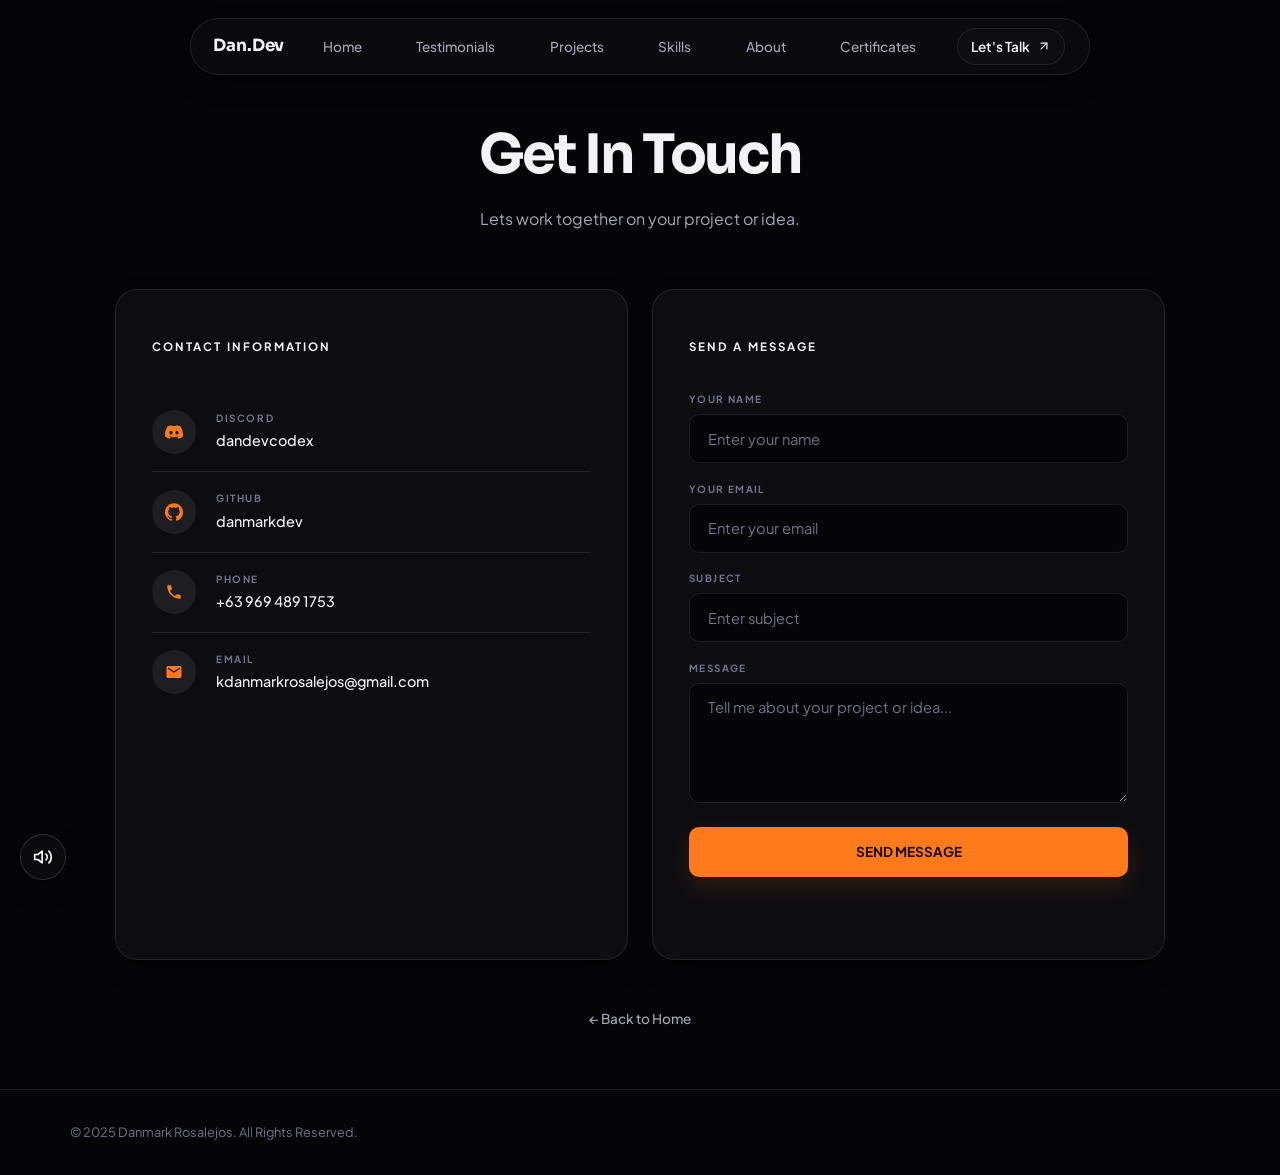
==== commit 464b2c3b: "Update contact.html" ====
--- a/contact.html
+++ b/contact.html
@@ -58,7 +58,7 @@
           <h3 class="contact-col-title">CONTACT INFORMATION</h3>
           <div class="contact-info-list">
 
-            <!-- DISCORD (solid) -->
+            <!-- Discord Icon -->
             <div class="contact-info-item">
               <div class="contact-info-icon">
                 <svg viewBox="0 0 24 24" fill="currentColor" stroke="none"><path d="M20.317 4.3698a19.7913 19.7913 0 00-4.8851-1.5152.0741.0741 0 00-.0785.0371c-.211.3753-.4447.8648-.6083 1.2495-1.8447-.2762-3.68-.2762-5.4868 0-.1636-.3933-.4058-.8742-.6177-1.2495a.077.077 0 00-.0785-.037 19.7363 19.7363 0 00-4.8852 1.515.0699.0699 0 00-.0321.0277C.5334 9.0458-.319 13.5799.0992 18.0578a.0824.0824 0 00.0312.0561c2.0528 1.5076 4.0413 2.4228 5.9929 3.0294a.0777.0777 0 00.0842-.0276c.4616-.6304.8731-1.2952 1.226-1.9942a.076.076 0 00-.0416-.1057c-.6528-.2476-1.2743-.5495-1.8722-.8923a.077.077 0 01-.0076-.1277c.1258-.0943.2517-.1923.3718-.2914a.0743.0743 0 01.0776-.0105c3.9278 1.7933 8.18 1.7933 12.0614 0a.0739.0739 0 01.0785.0095c.1202.099.246.1981.3728.2924a.077.077 0 01-.0066.1276 12.2986 12.2986 0 01-1.873.8914.0766.0766 0 00-.0407.1067c.3604.698.7719 1.3628 1.225 1.9932a.076.076 0 00.0842.0286c1.961-.6067 3.9495-1.5219 6.0023-3.0294a.077.077 0 00.0313-.0552c.5004-5.177-.8382-9.6739-3.5485-13.6604a.061.061 0 00-.0312-.0286zM8.02 15.3312c-1.1825 0-2.1569-1.0857-2.1569-2.419 0-1.3332.9555-2.4189 2.157-2.4189 1.2108 0 2.1757 1.0952 2.1568 2.419 0 1.3332-.9555 2.4189-2.1569 2.4189zm7.9748 0c-1.1825 0-2.1569-1.0857-2.1569-2.419 0-1.3332.9554-2.4189 2.1569-2.4189 1.2108 0 2.1757 1.0952 2.1568 2.419 0 1.3332-.946 2.4189-2.1568 2.4189Z"/></svg>
@@ -70,7 +70,7 @@
             </div>
             <div class="contact-info-sep"></div>
 
-            <!-- GITHUB (solid) -->
+            <!-- Github Icon-->
             <div class="contact-info-item">
               <div class="contact-info-icon">
                 <svg viewBox="0 0 24 24" fill="currentColor" stroke="none"><path d="M12 .297c-6.63 0-12 5.373-12 12 0 5.303 3.438 9.8 8.205 11.385.6.113.82-.258.82-.577 0-.285-.01-1.04-.015-2.04-3.338.724-4.042-1.61-4.042-1.61C4.422 18.07 3.633 17.7 3.633 17.7c-1.087-.744.084-.729.084-.729 1.205.084 1.838 1.236 1.838 1.236 1.07 1.835 2.809 1.305 3.495.998.108-.776.417-1.305.76-1.605-2.665-.3-5.466-1.332-5.466-5.93 0-1.31.465-2.38 1.235-3.22-.135-.303-.54-1.523.105-3.176 0 0 1.005-.322 3.3 1.23.96-.267 1.98-.399 3-.405 1.02.006 2.04.138 3 .405 2.28-1.552 3.285-1.23 3.285-1.23.645 1.653.24 2.873.12 3.176.765.84 1.23 1.91 1.23 3.22 0 4.61-2.805 5.625-5.475 5.92.42.36.81 1.096.81 2.22 0 1.606-.015 2.896-.015 3.286 0 .315.21.69.825.57C20.565 22.092 24 17.592 24 12.297c0-6.627-5.373-12-12-12"/></svg>
@@ -82,7 +82,7 @@
             </div>
             <div class="contact-info-sep"></div>
 
-            <!-- PHONE (solid) -->
+            <!-- Phone Number Icon -->
             <div class="contact-info-item">
               <div class="contact-info-icon">
                 <svg viewBox="0 0 24 24" fill="currentColor" stroke="none"><path d="M6.62 10.79c1.44 2.83 3.76 5.14 6.59 6.59l2.2-2.2c.27-.27.67-.36 1.02-.24 1.12.37 2.33.57 3.57.57.55 0 1 .45 1 1V20c0 .55-.45 1-1 1-9.39 0-17-7.61-17-17 0-.55.45-1 1-1h3.5c.55 0 1 .45 1 1 0 1.25.2 2.45.57 3.57.11.35.03.74-.25 1.02l-2.2 2.2z"/></svg>
@@ -94,7 +94,7 @@
             </div>
             <div class="contact-info-sep"></div>
 
-            <!-- EMAIL (solid) -->
+            <!-- EMAIL Icon -->
             <div class="contact-info-item">
               <div class="contact-info-icon">
                 <svg viewBox="0 0 24 24" fill="currentColor" stroke="none"><path d="M20 4H4c-1.1 0-1.99.9-1.99 2L2 18c0 1.1.9 2 2 2h16c1.1 0 2-.9 2-2V6c0-1.1-.9-2-2-2zm0 4l-8 5-8-5V6l8 5 8-5v2z"/></svg>
@@ -128,7 +128,7 @@
               <textarea id="cf-msg" placeholder="Tell me about your project or idea..." maxlength="2000"></textarea>
             </div>
 
-            <!-- HONEYPOT: hidden from real visitors, bots fill it in and get blocked -->
+            <!-- HONEYPOT -->
             <div style="position:absolute;left:-9999px;" aria-hidden="true">
               <input type="text" id="cf-website" tabindex="-1" autocomplete="off"/>
             </div>
--- a/style.css
+++ b/style.css
@@ -74,7 +74,7 @@
 #skills .sec-header{margin-bottom:1.25rem}
 #skills .tech-panel{padding-top:1rem}
 
-/* ANIMATED BACKGROUND CANVAS (drawn by script.js) — fixed, behind everything */
+/* ANIMATED BACKGROUND CANVAS*/
 #bg-canvas{
   position:fixed;
   inset:0;
@@ -361,13 +361,13 @@
 .orbit-ring{
   position:absolute;
   inset:0;
-  z-index:2;
-  pointer-events:none;
+  z-index:3;               
+  pointer-events:none;     
   --radius:235px;
 }
 
 /* SOLAR SYSTEM ORBITS */
-.orbit-ring{--r1:180px;--r2:220px;--r3:260px}
+.orbit-ring{--ring1:162px;--ring2:182px;--o1:207px;--o2:261px;--badge:46px;--badge-icon:26px}
 
 .orbit-line{
   position:absolute;
@@ -379,9 +379,8 @@
   z-index:-1;
   transform:translate(-50%,-50%);
 }
-.ol-1{width:calc(var(--r1) * 2);height:calc(var(--r1) * 2)}
-.ol-2{width:calc(var(--r2) * 2);height:calc(var(--r2) * 2)}
-.ol-3{width:calc(var(--r3) * 2);height:calc(var(--r3) * 2)}
+.ol-1{width:calc(var(--ring1) * 2);height:calc(var(--ring1) * 2);border:1.5px solid rgba(255,255,255,.14)}
+.ol-2{width:calc(var(--ring2) * 2);height:calc(var(--ring2) * 2);border:1.5px dashed rgba(255,255,255,.22)}
 
 .orbit-dot{
   position:absolute;
@@ -450,53 +449,35 @@
   to{transform:translate(-50%,-50%) rotate(calc(var(--angle) * -1 - 360deg))}
 }
 
-/* Orbit 1 (inner, 5 icons) */
-.orbit-item.oi-2,.orbit-item.oi-5,.orbit-item.oi-8,.orbit-item.oi-11,.orbit-item.oi-14{--radius:var(--r1);--dur:30s}
-.orbit-item.oi-2{--angle:0deg!important}
-.orbit-item.oi-5{--angle:72deg!important}
-.orbit-item.oi-8{--angle:144deg!important}
-.orbit-item.oi-11{--angle:216deg!important}
-.orbit-item.oi-14{--angle:288deg!important}
-
-/* Orbit 2 (middle, 6 icons) */
-.orbit-item.oi-1,.orbit-item.oi-4,.orbit-item.oi-7,.orbit-item.oi-10,.orbit-item.oi-13,.orbit-item.oi-16{--radius:var(--r2);--dur:45s}
-.orbit-item.oi-1{--angle:20deg!important}
-.orbit-item.oi-4{--angle:80deg!important}
-.orbit-item.oi-7{--angle:140deg!important}
-.orbit-item.oi-10{--angle:200deg!important}
-.orbit-item.oi-13{--angle:260deg!important}
-.orbit-item.oi-16{--angle:320deg!important}
-
-/* Orbit 3 (outer, 6 icons) */
-.orbit-item.oi-0,.orbit-item.oi-3,.orbit-item.oi-6,.orbit-item.oi-9,.orbit-item.oi-12,.orbit-item.oi-15{--radius:var(--r3);--dur:65s}
-.orbit-item.oi-0{--angle:40deg!important}
-.orbit-item.oi-3{--angle:100deg!important}
-.orbit-item.oi-6{--angle:160deg!important}
-.orbit-item.oi-9{--angle:220deg!important}
-.orbit-item.oi-12{--angle:280deg!important}
-.orbit-item.oi-15{--angle:340deg!important}
+/* Icon orbits */
+.orbit-item.orb-in{--radius:var(--o1);--dur:42s}
+.orbit-item.orb-out{--radius:var(--o2);--dur:64s}
 
 .stack-badge{
   display:flex;
   align-items:center;
   justify-content:center;
-  width:52px;
-  height:52px;
-  background:transparent;
-  border:none;
-  transition:transform .2s;
-}
-.stack-badge > .fb-icon{width:100%;height:100%;background:transparent !important;border:none !important;box-shadow:none !important}
-.stack-badge:hover{transform:scale(1.1)}
+  width:var(--badge, 46px);
+  height:var(--badge, 46px);
+  border-radius:50%;
+  background:#0c0c11;
+  border:1px solid rgba(255,255,255,.24);
+  box-shadow:0 8px 18px -8px rgba(0,0,0,.9);
+  cursor:pointer;
+  transition:transform .2s, border-color .2s, box-shadow .2s;
+}
+.stack-badge > .fb-icon{width:100%;height:100%;border-radius:50%;background:transparent !important;border:none !important;box-shadow:none !important}
+.stack-badge:hover{transform:scale(1.1);border-color:rgba(255,255,255,.6)}
+.orbit-item.is-active .stack-badge{border-color:#ffffff;box-shadow:0 0 0 4px rgba(255,255,255,.08), 0 8px 18px -8px rgba(0,0,0,.9)}
 .stack-badge .fb-icon{display:flex;align-items:center;justify-content:center;flex-shrink:0}
 .stack-badge .fb-icon img,
-.stack-badge .fb-icon svg{width:32px;height:32px;object-fit:contain;display:block}
+.stack-badge .fb-icon svg{width:var(--badge-icon, 26px);height:var(--badge-icon, 26px);object-fit:contain;display:block}
 
 .fb-icon{width:28px;height:28px;border-radius:8px;display:flex;align-items:center;justify-content:center;flex-shrink:0}
 .fb-icon img,
 .fb-icon svg{width:15px;height:15px;object-fit:contain;display:block}
 
-/* Black-only logos would vanish on a dark background: show them in white */
+
 .fb-icon img[alt="GitHub"],
 .fb-icon img[alt="Vercel"],
 .fb-icon img[alt="Render"],
@@ -537,58 +518,62 @@
 }
 .service-num{display:none}
 
-/* ===== PROJECT CARDS — SAME SIZE & WEIGHT ON DESKTOP AND MOBILE =====
-   All values are fixed px, so rem / viewport / media queries can't change them.
-   To resize the cards, edit ONLY the numbers in this block. */
+/* PROJECT CARDS */
 .projects-marquee{
+  width:min(1600px, 98%);         
+  margin:0 auto;
+  overflow:visible;
+  padding:0;
+  -webkit-mask-image:none;
+  mask-image:none;
+}
+.project-track{
+  display:grid;
+  grid-template-columns:repeat(5,1fr);   
+  gap:0;
+  padding:1px 0 0 1px;
   width:100%;
-  overflow:hidden;
-  padding:14px 0 56px;
-  margin:-14px 0 -56px;
-  -webkit-mask-image:linear-gradient(90deg,transparent,#000 6%,#000 94%,transparent);
-  mask-image:linear-gradient(90deg,transparent,#000 6%,#000 94%,transparent);
-}
-.project-track{
-  display:flex;
-  align-items:stretch;        /* every card gets the same height as the tallest one */
-  gap:24px;
-  width:max-content;
-  cursor:grab;
-  touch-action:pan-y;
-}
-.project-track.dragging{cursor:grabbing}
+  cursor:default;
+  touch-action:auto;
+}
+.project-card[aria-hidden="true"]{display:none}
 
 .project-card{
-  width:322px;
-  min-height:380px;           /* same height everywhere, grows only if the text needs it */
-  flex:0 0 322px;
-  background:var(--surface);
-  border:1px solid rgba(255,255,255,.14);
-  border-radius:6px;
+  grid-column:auto;
+  min-width:0;
+  position:relative;
+  margin:-1px 0 0 -1px;
+  background:var(--bg);
+  border:1px solid rgba(255,255,255,.2);
+  border-radius:0;
   padding:21px;
   overflow:hidden;
   display:flex;
   flex-direction:column;
   gap:30px;
-  box-shadow:var(--shadow-card);
-  -webkit-text-size-adjust:100%;   /* stops phones from auto-enlarging the text */
+  box-shadow:none;
+  -webkit-text-size-adjust:100%;
   text-size-adjust:100%;
-  transition:box-shadow .3s ease, transform .3s ease, border-color .3s ease;
-}
-.project-card:hover{
-  transform:translateY(-6px);
-  box-shadow:var(--shadow-card-hover);
-  border-color:rgba(255,255,255,.3);
+  transition:border-color .25s ease, background-color .25s ease;
+}
+
+/* hover / tap */
+.project-card:hover,
+.project-card:active,
+.project-card:focus-within{
+  z-index:2;
+  border-color:rgba(255,255,255,.75);
+  background:#0d0d12;
 }
 
 .project-img-wrap{
   width:100%;
-  aspect-ratio:280/165;
+  aspect-ratio:276/180;
   overflow:hidden;
   padding:0;
   background:transparent;
   border:1px solid rgba(255,255,255,.2);
-  border-radius:2px;
+  border-radius:0;
   flex-shrink:0;
 }
 .project-img-wrap img{
@@ -598,13 +583,11 @@
   object-position:center;
   display:block;
   border-radius:0;
-  transition:transform .5s ease;
   -webkit-user-drag:none;
   user-drag:none;
 }
-.project-card:hover .project-img-wrap img{transform:scale(1.03)}
-
-.project-body{padding:0;display:flex;flex-direction:column;gap:16px;flex:1}
+
+.project-body{padding:0;display:flex;flex-direction:column;gap:12px;flex:1}
 
 .project-title-row{
   display:flex;
@@ -613,19 +596,18 @@
   gap:8px;
 }
 .project-card-title{
-  font-family:var(--font-heading);
-  font-size:18px;
-  font-weight:700;
-  color:var(--text);
+  font-family:var(--font-body);
+  font-size:17px;
+  font-weight:600;
+  color:#ffffff;
   line-height:1.3;
   letter-spacing:-.01em;
 }
 
-/* live-site arrow icon -> white */
 .project-link-icon{
   flex-shrink:0;
-  width:22px;
-  height:22px;
+  width:20px;
+  height:20px;
   border-radius:50%;
   display:flex;
   align-items:center;
@@ -634,7 +616,7 @@
   text-decoration:none;
   transition:background .2s ease, color .2s ease, transform .2s ease;
 }
-.project-link-icon svg{width:15px;height:15px;stroke:currentColor;stroke-width:2;fill:none}
+.project-link-icon svg{width:14px;height:14px;stroke:currentColor;stroke-width:2;fill:none}
 .project-link-icon:hover{color:#ffffff;transform:translateY(-2px)}
 .project-link-locked{color:var(--dim)}
 .project-link-locked:hover{color:var(--text)}
@@ -649,13 +631,47 @@
 
 .project-card-desc{
   font-family:var(--font-body);
-  font-size:13.5px;
-  font-weight:700;            /* bold white text, same on desktop and mobile */
+  font-size:14px;
+  font-weight:400;
   color:#ffffff;
   line-height:1.4;
   text-align:justify;
-  hyphens:auto;
-  -webkit-hyphens:auto;
+  text-justify:inter-word;
+  hyphens:none;            
+  -webkit-hyphens:none;
+  overflow-wrap:break-word;  
+  text-wrap:pretty;          
+}
+
+/* highlighted phrase inside a project description */
+.project-card-desc .hl-white{
+  color:#ffffff;
+  font-weight:700;
+}
+
+/* SMALLER LAPTOPS Responsive Design */
+@media(min-width:961px) and (max-width:1279px){
+  .project-card{padding:14px;gap:20px}
+  .project-card-title{font-size:15px}
+  .project-card-desc{font-size:12.5px;line-height:1.45;text-align:left}
+}
+
+/* TABLET: 2 */
+@media(max-width:960px){
+  .projects-marquee{width:min(640px, 94%)}
+  .project-track{grid-template-columns:repeat(4,1fr)}
+  .project-card,
+  .project-card:nth-child(4){grid-column:span 2}
+  .project-card:nth-child(5){grid-column:2 / span 2}
+}
+
+/* MOBILE: 1 */
+@media(max-width:700px){
+  .projects-marquee{width:min(320px, 92%)}
+  .project-track{grid-template-columns:1fr}
+  .project-card,
+  .project-card:nth-child(4),
+  .project-card:nth-child(5){grid-column:auto}
 }
 
 .tech-panel{
@@ -673,9 +689,9 @@
 }
 .tech-icon-box{
   position:relative;
-  width:72px;
-  height:72px;
-  border-radius:16px;
+  width:82px;
+  height:82px;
+  border-radius:0;
   background:transparent;
   border:none;
   display:flex;
@@ -684,19 +700,19 @@
   cursor:pointer;
   transition:transform .2s ease, box-shadow .2s ease;
 }
-.tech-icon-box > .fb-icon{width:100%;height:100%;border-radius:16px;box-shadow:var(--shadow-card)}
+.tech-icon-box > .fb-icon{width:100%;height:100%;border-radius:0;box-shadow:none}
 .tech-icon-box > .fb-icon img,
-.tech-icon-box > .fb-icon svg{width:34px;height:34px}
+.tech-icon-box > .fb-icon svg{width:46px;height:46px}
 .tech-icon-box:hover{
   transform:translateY(-5px);
   box-shadow:0 14px 28px -8px rgba(0,0,0,.7);
   z-index:5;
 }
-.tech-icon-box:hover > .fb-icon{box-shadow:var(--shadow-card-hover);border-color:rgba(255,255,255,.26)}
+.tech-icon-box:hover > .fb-icon{box-shadow:0 10px 24px -8px rgba(0,0,0,.8);border-color:rgba(255,255,255,.85)}
 
 .tech-icon-box > .fb-icon{
-  background: var(--surface) !important;
-  border: 1px solid var(--border);
+  background: #0a0b10 !important;
+  border: 1px solid rgba(255,255,255,.45);
   transition:border-color .2s ease, box-shadow .2s ease;
 }
 .tech-tip{
@@ -773,10 +789,11 @@
   border-bottom-color:#1d1d25
 }
 
+/* DESKTOP: 10 icons */
 @media(min-width:961px){
   .tech-icon-grid{
-    gap:1.15rem;
-    width: calc(9 * 72px + 8 * 1.15rem);
+    gap:20px;
+    width: calc(10 * 82px + 9 * 20px);
     margin: 0 auto;
   }
   .tech-panel{
@@ -923,7 +940,8 @@
   transition:transform .25s ease, background .2s ease, border-color .2s ease, box-shadow .2s ease, color .2s ease;
 }
 .edu-node-circle svg{width:28px;height:28px}
-/* cut-out lines inside the monitor icon match the circle background */
+
+/* About Circle background */
 .edu-node-circle svg .cut{stroke:var(--surface)}
 .edu-node.active .edu-node-circle svg .cut{stroke:#1f1f27}
 .edu-node-year{
@@ -1213,9 +1231,7 @@
 .contact-form button:disabled{opacity:.5;cursor:not-allowed;transform:none;box-shadow:none}
 #cf-status{font-size:.82rem;min-height:1.2em;color:var(--muted)}
 
-/* BACK TO HOME link (contact page)
-   Gray by default; turns WHITE on hover, tap, click and focus,
-   so it never stays gray/orange after being pressed. */
+/* BACK TO HOME link (contact page)  */
 .back-home{
   font-family: var(--font-body);
   color: var(--muted);
@@ -1238,14 +1254,7 @@
 .reveal{opacity:0;transform:translateY(18px);transition:opacity .65s ease,transform .65s ease}
 .reveal.visible{opacity:1;transform:none}
 
-/* ==========================================================
-   TESTIMONIALS — dark glass 3D fan (desktop) / stacked deck (mobile)
-   JS (script.js) sets per card:
-     --o  signed offset from the active card (-3 ... 0 ... 3)
-     --a  absolute offset |o|
-     --r  rank behind the active card (0 = front)
-   --gap = distance between cards (smaller = cards closer together)
-   ========================================================== */
+/* TESTIMONIALS — dark glass 3D  */
 #testimonials{overflow-x:clip}
 
 .testimonial-deck-wrap{
@@ -1430,18 +1439,7 @@
   .testi-card.testi-active > *{opacity:1}
 }
 
-/* ==========================================================
-   PERSPECTIVE GRID BACKGROUND (the old design) — fades in from
-   Testimonials down to Technical Stacks (toggled by script.js).
-
-   - Desktop: the grid moves with `transform` (GPU). script.js adds an
-     inner <div class="grid-lines"> that slides down exactly one tile
-     (64px) and loops.
-   - Phones: script.js draws the same grid on a <canvas> instead.
-   - Hidden (visibility:hidden) + animation paused when it is off.
-   - Speed: change "1.6s" in .grid-lines below.
-     bigger number = slower, smaller number = faster.
-   ========================================================== */
+/* PERSPECTIVE GRID BACKGROUND */
 #grid-bg{
   position:fixed;
   inset:0;
@@ -1473,7 +1471,7 @@
   position:absolute;
   left:0;
   right:0;
-  top:-64px;                       /* one extra tile above, so the loop has no gap */
+  top:-64px;                       
   height:calc(100% + 64px);
   background-image:
     linear-gradient(rgba(255,255,255,.85) 1px, transparent 1px),
@@ -1487,14 +1485,14 @@
   from{transform:translate3d(0,0,0)}
   to{transform:translate3d(0,64px,0)}
 }
-/* no wasted work while the grid is not showing */
+
 #grid-bg:not(.on) .grid-lines{animation-play-state:paused}
 
-/* hide the moving dots/lines animation while the grid is visible */
+
 #bg-canvas{transition:opacity .8s ease}
 #grid-bg.on ~ #bg-canvas{opacity:0}
 
-/* RESPONSIVE */
+/* RESPONSIVE Design */
 @media(max-width:960px){
   #nav{display:none}
   #header .nav-cta{display:none}
@@ -1508,10 +1506,7 @@
   .mobile-br{display:inline}
   .photo-orbit{max-width:370px;margin:0 auto} 
   .photo-wrap{width:200px;height:200px}
-  .stack-badge{width:44px;height:44px}
-  .stack-badge .fb-icon img,
-  .stack-badge .fb-icon svg{width:26px;height:26px} 
-  .orbit-ring{--r1:130px;--r2:160px;--r3:190px}
+  .orbit-ring{--ring1:126px;--ring2:144px;--o1:168px;--o2:216px;--badge:40px;--badge-icon:22px}
   .contact-page-grid{grid-template-columns:1fr}
   .footer-inner{flex-direction:column;gap:.5rem;text-align:center}
 
@@ -1530,7 +1525,7 @@
     height:auto;
     aspect-ratio:1/1;
   }
-  .tech-icon-box > .fb-icon{border-radius:24%}
+  .tech-icon-box > .fb-icon{border-radius:0}
   .tech-icon-box > .fb-icon img,
   .tech-icon-box > .fb-icon svg{width:58%;height:58%}
 }
@@ -1577,14 +1572,10 @@
 }
 @media(max-width:480px){
   .photo-orbit{max-width:310px}
-  .photo-wrap{width:175px;height:175px}
-  .orbit-ring{--r1:112px;--r2:134px;--r3:156px}
-  .stack-badge{width:40px;height:40px}
-  .stack-badge .fb-icon img,
-  .stack-badge .fb-icon svg{width:24px;height:24px}
+  .photo-wrap{width:160px;height:160px}
+  .orbit-ring{--ring1:94px;--ring2:108px;--o1:126px;--o2:166px;--badge:32px;--badge-icon:18px}
   .hero-name{font-size:2.1rem}
   .section-big-heading{font-size:1.25rem}
-  /* (project-card overrides removed: cards are identical on desktop and mobile) */
   .hero-actions{gap:.5rem}
   .btn-primary,.btn-outline{font-size:.68rem;padding-left:.9rem;padding-right:.9rem;gap:.35rem}
 }
@@ -1606,14 +1597,11 @@
   .hero-grid{gap:1.5rem}
 }
 
-/* Old straight orbit dots stay hidden; still dots are made by script.js */
+/* Straight Orbit */
 .orbit-dot{display:none !important}
 .orbit-ring > div:not([class]){display:none !important}
 
-/* ==========================================================
-   SOUND ON/OFF BUTTON (bottom-left, added by script.js)
-   Move it with left / bottom below.
-   ========================================================== */
+/* SOUND ON/OFF BUTTON */
 .sound-toggle{
   position:fixed;
   left:1.25rem;
@@ -1651,20 +1639,15 @@
   .sound-toggle{left:.9rem;bottom:.9rem;width:42px;height:42px}
 }
 
-/* ==========================================================
-   MOBILE PERFORMANCE FIXES
-   (everything below only affects phones / tablets, or devices
-   that script.js detects as weak — desktop looks the same)
-   ========================================================== */
-
-/* 1) Orbit icons stop spinning while they are off-screen
-      (script.js adds .is-offscreen to .photo-orbit) */
+/* MOBILE PERFORMANCE */
+
+/* Orbit icons */
 .photo-orbit.is-offscreen .orbit-item,
 .photo-orbit.is-offscreen .orbit-counter{animation-play-state:paused}
 
 @media(max-width:960px){
-  /* 2) backdrop-filter re-blurs everything behind it on EVERY frame.
-        On phones we use a solid, slightly see-through color instead. */
+  
+  /* backdrop-filter  */
   #header,
   #header.scrolled,
   .sound-toggle{
@@ -1675,8 +1658,7 @@
   #header.scrolled{background:rgba(12,12,16,.98)}
   .sound-toggle{background:rgba(12,12,16,.94)}
 
-  /* 3) Grid: phones draw it on a canvas (script.js), so no mask is
-        needed here (the canvas fades its own top edge). */
+  /* Grids */
   #grid-bg{
     -webkit-mask-image:none;
     mask-image:none;
@@ -1688,16 +1670,13 @@
 }
 
 @media(max-width:700px){
-  /* 4) Marquee edge-fade: swap the (costly) mask for two light
-        gradient overlays. Looks the same. */
-  .projects-marquee,
+  
+  /* Certificate marquee */
   .cert-marquee-row{
     -webkit-mask-image:none;
     mask-image:none;
     position:relative;
   }
-  .projects-marquee::before,
-  .projects-marquee::after,
   .cert-marquee-row::before,
   .cert-marquee-row::after{
     content:"";
@@ -1708,44 +1687,37 @@
     z-index:3;
     pointer-events:none;
   }
-  .projects-marquee::before,
   .cert-marquee-row::before{
     left:0;
     background:linear-gradient(90deg, var(--bg), rgba(5,5,7,0));
   }
-  .projects-marquee::after,
   .cert-marquee-row::after{
     right:0;
     background:linear-gradient(270deg, var(--bg), rgba(5,5,7,0));
   }
 
-  /* 5) Lighter shadows on the 3D testimonial cards */
+  /* Lighter shadows on the 3D testimonial cards */
   .testi-card{box-shadow:0 8px 18px -10px rgba(0,0,0,.9)}
   .testi-card.testi-active{box-shadow:0 14px 28px -12px rgba(0,0,0,.95)}
 }
 
-/* 6) WEAK-DEVICE MODE
-      script.js adds class "lite-mode" on <html> when the phone has
-      little RAM / few CPU cores, or the user asked for reduced motion.
-      The grid is still shown, just not animated. */
+/* WEAK-DEVICE MODE */
 .lite-mode #grid-bg .grid-lines{animation:none}
 .lite-mode .orbit-item,
 .lite-mode .orbit-counter{animation-duration:calc(var(--dur) * 2)}
 
-/* ==========================================================
-   MOBILE: keep everything moving, but stop the glitches
-   ========================================================== */
+/* Mobile glitches */
 @media(max-width:960px){
-  /* fewer giant GPU layers = no more vanishing cards / images */
+  
+  /* Vanishing Cards */
   .testi-card{will-change:auto}
 
-  /* while the finger is scrolling, pause the DECORATIVE spinning
-     (orbit icons). The grid keeps moving. They resume right after. */
+  /* Scrolling */
   #photoOrbit.is-scrolling .orbit-item,
   #photoOrbit.is-scrolling .orbit-counter{animation-play-state:paused}
 }
 
-/* phone grid: drawn on a canvas by script.js (fades its own top edge) */
+/* phone grid */
 #grid-bg .grid-canvas{
   position:absolute;
   inset:0;
@@ -1754,12 +1726,7 @@
   display:block;
 }
 
-/* ==========================================================
-   BUTTONS KEEP THEIR LOOK: VIEW PROJECTS / SEND MESSAGE
-   ORANGE background + BLACK text, always. Hover, click, tap,
-   focus and the "is-pressed" class added by script.js can
-   NOT change the color. (Keep this block at the very BOTTOM.)
-   ========================================================== */
+/* BUTTONS OF VIEW PROJECTS / SEND MESSAGE */
 html body .btn-primary,
 html body .btn-primary:hover,
 html body .btn-primary:active,
@@ -1787,9 +1754,7 @@
   transform:none !important;
 }
 
-/* BACK TO HOME keeps its look: gray text, normal weight, always.
-   Hover, click, tap, focus and the "is-pressed" class from script.js
-   can NOT change it. */
+/* BACK TO HOME color fonts */
 html body a.back-home,
 html body a.back-home:visited,
 html body a.back-home:hover,
@@ -1805,3 +1770,71 @@
   transition:none !important;
   transform:none !important;
 }
+
+
+/* ORBIT ICONS: click */
+.orbit-item.is-active{z-index:30}
+.orbit-item.is-active .orbit-counter{z-index:30}
+.photo-orbit.has-active .orbit-item,
+.photo-orbit.has-active .orbit-counter{animation-play-state:paused}
+
+.orbit-tip{
+  position:absolute;
+  bottom:calc(100% + 12px);
+  left:50%;
+  --tip-shift:0px;
+  transform:translateX(calc(-50% + var(--tip-shift, 0px))) translateY(6px);
+  display:flex;
+  align-items:center;
+  gap:.5rem;
+  width:max-content;
+  background:#1d1d25;
+  border:1px solid rgba(255,255,255,.14);
+  border-radius:8px;
+  padding:.5rem .9rem;
+  box-shadow:0 8px 20px -6px rgba(0,0,0,.8);
+  opacity:0;
+  visibility:hidden;
+  pointer-events:none;
+  transition:opacity .18s ease, transform .18s ease, visibility .18s;
+  z-index:40;
+}
+.orbit-item.is-active .orbit-tip{
+  opacity:1;
+  visibility:visible;
+  transform:translateX(calc(-50% + var(--tip-shift, 0px))) translateY(0);
+}
+.orbit-tip-name{
+  font-family:var(--font-body);
+  font-size:.8rem;
+  font-weight:600;
+  color:var(--text);
+  line-height:1.2;
+  white-space:nowrap;
+}
+.orbit-tip .fb-icon{width:20px;height:20px;border-radius:6px;background:none !important;border:none !important;box-shadow:none !important}
+.orbit-tip .fb-icon img,
+.orbit-tip .fb-icon svg{width:16px;height:16px}
+.orbit-tip::after{
+  content:'';
+  position:absolute;
+  top:100%;
+  left:50%;
+  transform:translateX(calc(-50% - var(--tip-shift, 0px)));
+  border:6px solid transparent;
+  border-top-color:#1d1d25;
+}
+.orbit-item.tip-flip .orbit-tip{
+  bottom:auto;
+  top:calc(100% + 12px);
+  transform:translateX(calc(-50% + var(--tip-shift, 0px))) translateY(-6px);
+}
+.orbit-item.tip-flip.is-active .orbit-tip{
+  transform:translateX(calc(-50% + var(--tip-shift, 0px))) translateY(0);
+}
+.orbit-item.tip-flip .orbit-tip::after{
+  top:auto;
+  bottom:100%;
+  border-top-color:transparent;
+  border-bottom-color:#1d1d25;
+}
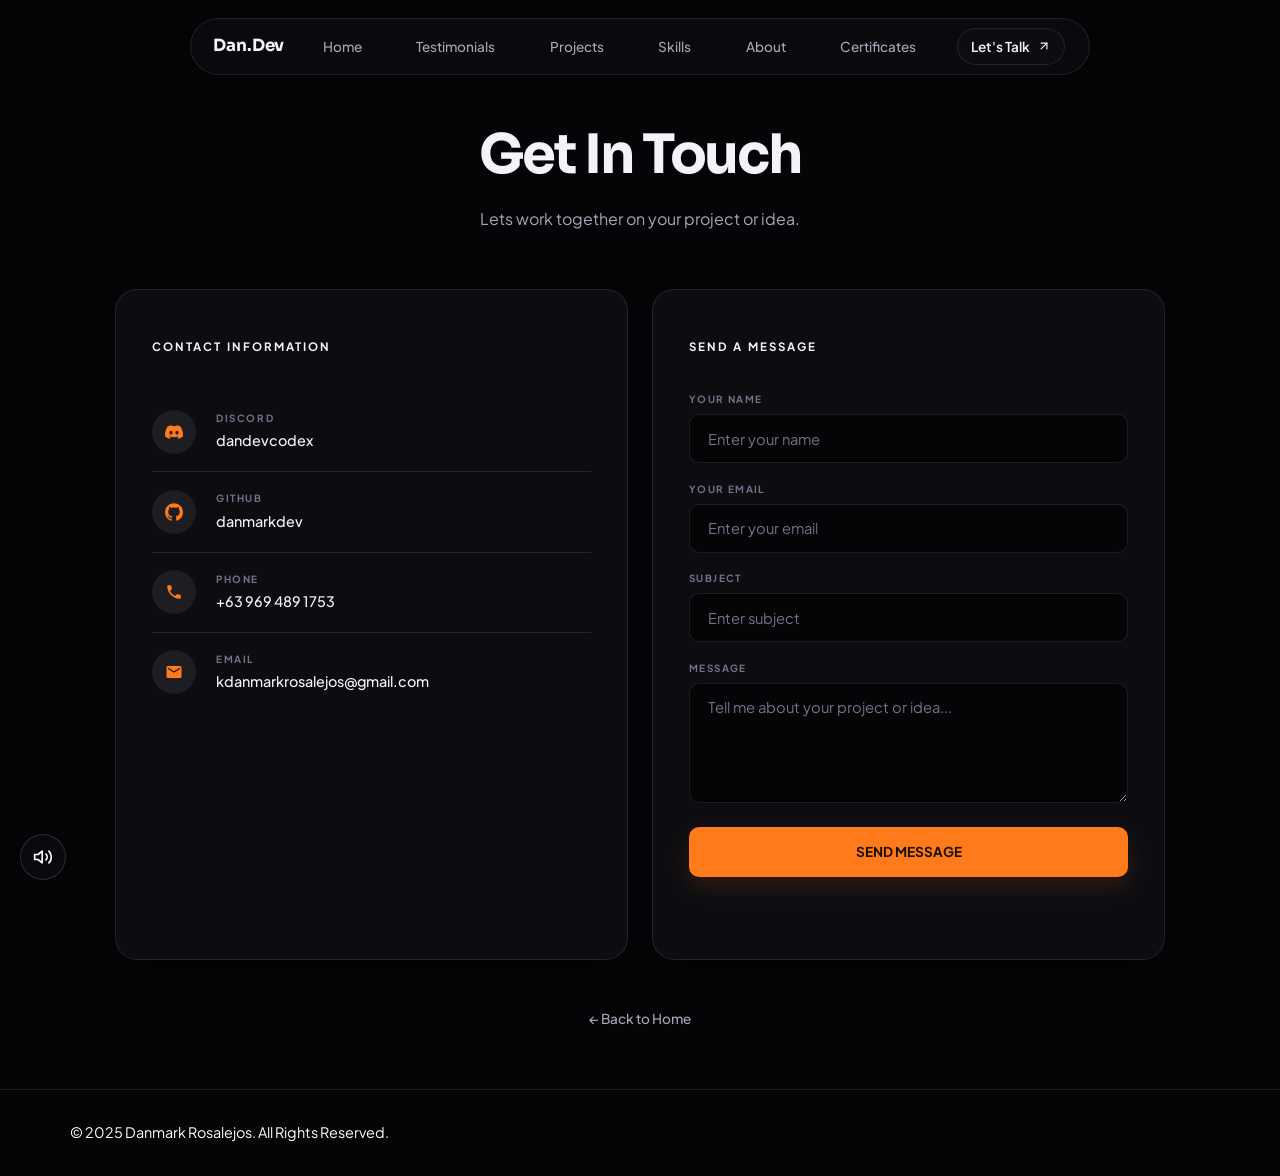
==== commit 64936fb0: "Update contact.html" ====
--- a/contact.html
+++ b/contact.html
@@ -1,10 +1,10 @@
-<!DOCTYPE html>
+<!doctype html>
 <html lang="en">
 <head>
   <meta charset="UTF-8"/>
   <meta name="viewport" content="width=device-width, initial-scale=1.0"/>
   <meta name="description" content="Contact Danmark Rosalejos - Web App Developer. Open for collaborations, project inquiries, and new opportunities."/>
-  <title>Contact | Danmark Rosalejos</title>
+  <title>Contact - Danmark Rosalejos</title>
   <link rel="icon" type="image/png" href="logo.PNG"/>
   <link rel="shortcut icon" href="favicon.png"/>
   <link rel="preconnect" href="https://fonts.googleapis.com"/>
@@ -58,7 +58,6 @@
           <h3 class="contact-col-title">CONTACT INFORMATION</h3>
           <div class="contact-info-list">
 
-            <!-- Discord Icon -->
             <div class="contact-info-item">
               <div class="contact-info-icon">
                 <svg viewBox="0 0 24 24" fill="currentColor" stroke="none"><path d="M20.317 4.3698a19.7913 19.7913 0 00-4.8851-1.5152.0741.0741 0 00-.0785.0371c-.211.3753-.4447.8648-.6083 1.2495-1.8447-.2762-3.68-.2762-5.4868 0-.1636-.3933-.4058-.8742-.6177-1.2495a.077.077 0 00-.0785-.037 19.7363 19.7363 0 00-4.8852 1.515.0699.0699 0 00-.0321.0277C.5334 9.0458-.319 13.5799.0992 18.0578a.0824.0824 0 00.0312.0561c2.0528 1.5076 4.0413 2.4228 5.9929 3.0294a.0777.0777 0 00.0842-.0276c.4616-.6304.8731-1.2952 1.226-1.9942a.076.076 0 00-.0416-.1057c-.6528-.2476-1.2743-.5495-1.8722-.8923a.077.077 0 01-.0076-.1277c.1258-.0943.2517-.1923.3718-.2914a.0743.0743 0 01.0776-.0105c3.9278 1.7933 8.18 1.7933 12.0614 0a.0739.0739 0 01.0785.0095c.1202.099.246.1981.3728.2924a.077.077 0 01-.0066.1276 12.2986 12.2986 0 01-1.873.8914.0766.0766 0 00-.0407.1067c.3604.698.7719 1.3628 1.225 1.9932a.076.076 0 00.0842.0286c1.961-.6067 3.9495-1.5219 6.0023-3.0294a.077.077 0 00.0313-.0552c.5004-5.177-.8382-9.6739-3.5485-13.6604a.061.061 0 00-.0312-.0286zM8.02 15.3312c-1.1825 0-2.1569-1.0857-2.1569-2.419 0-1.3332.9555-2.4189 2.157-2.4189 1.2108 0 2.1757 1.0952 2.1568 2.419 0 1.3332-.9555 2.4189-2.1569 2.4189zm7.9748 0c-1.1825 0-2.1569-1.0857-2.1569-2.419 0-1.3332.9554-2.4189 2.1569-2.4189 1.2108 0 2.1757 1.0952 2.1568 2.419 0 1.3332-.946 2.4189-2.1568 2.4189Z"/></svg>
@@ -70,7 +69,6 @@
             </div>
             <div class="contact-info-sep"></div>
 
-            <!-- Github Icon-->
             <div class="contact-info-item">
               <div class="contact-info-icon">
                 <svg viewBox="0 0 24 24" fill="currentColor" stroke="none"><path d="M12 .297c-6.63 0-12 5.373-12 12 0 5.303 3.438 9.8 8.205 11.385.6.113.82-.258.82-.577 0-.285-.01-1.04-.015-2.04-3.338.724-4.042-1.61-4.042-1.61C4.422 18.07 3.633 17.7 3.633 17.7c-1.087-.744.084-.729.084-.729 1.205.084 1.838 1.236 1.838 1.236 1.07 1.835 2.809 1.305 3.495.998.108-.776.417-1.305.76-1.605-2.665-.3-5.466-1.332-5.466-5.93 0-1.31.465-2.38 1.235-3.22-.135-.303-.54-1.523.105-3.176 0 0 1.005-.322 3.3 1.23.96-.267 1.98-.399 3-.405 1.02.006 2.04.138 3 .405 2.28-1.552 3.285-1.23 3.285-1.23.645 1.653.24 2.873.12 3.176.765.84 1.23 1.91 1.23 3.22 0 4.61-2.805 5.625-5.475 5.92.42.36.81 1.096.81 2.22 0 1.606-.015 2.896-.015 3.286 0 .315.21.69.825.57C20.565 22.092 24 17.592 24 12.297c0-6.627-5.373-12-12-12"/></svg>
@@ -82,7 +80,6 @@
             </div>
             <div class="contact-info-sep"></div>
 
-            <!-- Phone Number Icon -->
             <div class="contact-info-item">
               <div class="contact-info-icon">
                 <svg viewBox="0 0 24 24" fill="currentColor" stroke="none"><path d="M6.62 10.79c1.44 2.83 3.76 5.14 6.59 6.59l2.2-2.2c.27-.27.67-.36 1.02-.24 1.12.37 2.33.57 3.57.57.55 0 1 .45 1 1V20c0 .55-.45 1-1 1-9.39 0-17-7.61-17-17 0-.55.45-1 1-1h3.5c.55 0 1 .45 1 1 0 1.25.2 2.45.57 3.57.11.35.03.74-.25 1.02l-2.2 2.2z"/></svg>
@@ -94,7 +91,6 @@
             </div>
             <div class="contact-info-sep"></div>
 
-            <!-- EMAIL Icon -->
             <div class="contact-info-item">
               <div class="contact-info-icon">
                 <svg viewBox="0 0 24 24" fill="currentColor" stroke="none"><path d="M20 4H4c-1.1 0-1.99.9-1.99 2L2 18c0 1.1.9 2 2 2h16c1.1 0 2-.9 2-2V6c0-1.1-.9-2-2-2zm0 4l-8 5-8-5V6l8 5 8-5v2z"/></svg>
@@ -128,7 +124,6 @@
               <textarea id="cf-msg" placeholder="Tell me about your project or idea..." maxlength="2000"></textarea>
             </div>
 
-            <!-- HONEYPOT -->
             <div style="position:absolute;left:-9999px;" aria-hidden="true">
               <input type="text" id="cf-website" tabindex="-1" autocomplete="off"/>
             </div>
--- a/style.css
+++ b/style.css
@@ -1,9 +1,8 @@
-@import url('https://fonts.googleapis.com/css2?family=Plus+Jakarta+Sans:wght@300;400;500;600;700;800&family=Sora:wght@500;600;700;800&family=JetBrains+Mono:wght@400;500;600&display=swap');
+@import url('https://fonts.googleapis.com/css2?family=Plus+Jakarta+Sans:wght@300;400;500;600;700;800&family=Sora:wght@500;600;700;800&family=JetBrains+Mono:wght@400;500;600;700&display=swap');
 
 *,*::before,*::after{margin:0;padding:0;box-sizing:border-box} 
 
 :root{
-  /* DARK THEME + ORANGE ACCENT */
   --bg:#050507;
   --surface:#0d0d11;
   --accent:#ff7a1a;
@@ -68,13 +67,12 @@
   color: var(--accent);
   margin-bottom: .7rem;
 }
-/* "What people or clients say" -> white */
+
 #testimonials .sec-eyebrow{color:#ffffff}
 .sec-title-lg{font-size:clamp(2rem,4.5vw,3.1rem)}
 #skills .sec-header{margin-bottom:1.25rem}
 #skills .tech-panel{padding-top:1rem}
 
-/* ANIMATED BACKGROUND CANVAS*/
 #bg-canvas{
   position:fixed;
   inset:0;
@@ -87,7 +85,6 @@
 
 h1,h2,h3,h4{color:var(--text);font-family:var(--font-heading);letter-spacing:-.02em}
 
-/* NAV — floating centered pill */
 #header{
   position:fixed;
   top:1.1rem;
@@ -327,7 +324,7 @@
   font-size: .85rem;
   font-weight: 700;
   border-radius: 10px;
-  border: 2px solid transparent;   /* FIX: reserved border so nothing shifts when it turns white */
+  border: 2px solid transparent;   
   box-shadow: 0 10px 24px var(--accent-glow);
   transition: background .2s,transform .15s,box-shadow .2s,color .2s;
 }
@@ -366,8 +363,7 @@
   --radius:235px;
 }
 
-/* SOLAR SYSTEM ORBITS */
-.orbit-ring{--ring1:162px;--ring2:182px;--o1:207px;--o2:261px;--badge:46px;--badge-icon:26px}
+.orbit-ring{--ring1:162px;--ring2:182px;--ring3:202px;--o1:246px;--o2:316px;--badge:46px;--badge-icon:26px}
 
 .orbit-line{
   position:absolute;
@@ -380,7 +376,22 @@
   transform:translate(-50%,-50%);
 }
 .ol-1{width:calc(var(--ring1) * 2);height:calc(var(--ring1) * 2);border:1.5px solid rgba(255,255,255,.14)}
-.ol-2{width:calc(var(--ring2) * 2);height:calc(var(--ring2) * 2);border:1.5px dashed rgba(255,255,255,.22)}
+
+.ol-2{width:calc(var(--ring3) * 2);height:calc(var(--ring3) * 2);border:1.5px dashed rgba(255,255,255,.22)}
+
+.orbit-ring::before{
+  content:"";
+  position:absolute;
+  top:50%;
+  left:50%;
+  width:calc(var(--ring2) * 2);
+  height:calc(var(--ring2) * 2);
+  border-radius:50%;
+  border:1.5px solid rgba(255,255,255,.10);
+  transform:translate(-50%,-50%);
+  pointer-events:none;
+  z-index:-1;
+}
 
 .orbit-dot{
   position:absolute;
@@ -449,9 +460,11 @@
   to{transform:translate(-50%,-50%) rotate(calc(var(--angle) * -1 - 360deg))}
 }
 
-/* Icon orbits */
 .orbit-item.orb-in{--radius:var(--o1);--dur:42s}
 .orbit-item.orb-out{--radius:var(--o2);--dur:64s}
+
+.orbit-item.orb-out,
+.orbit-item.orb-out .orbit-counter{animation-direction:reverse}
 
 .stack-badge{
   display:flex;
@@ -477,7 +490,6 @@
 .fb-icon img,
 .fb-icon svg{width:15px;height:15px;object-fit:contain;display:block}
 
-
 .fb-icon img[alt="GitHub"],
 .fb-icon img[alt="Vercel"],
 .fb-icon img[alt="Render"],
@@ -518,7 +530,6 @@
 }
 .service-num{display:none}
 
-/* PROJECT CARDS */
 .projects-marquee{
   width:min(1600px, 98%);         
   margin:0 auto;
@@ -557,7 +568,6 @@
   transition:border-color .25s ease, background-color .25s ease;
 }
 
-/* hover / tap */
 .project-card:hover,
 .project-card:active,
 .project-card:focus-within{
@@ -643,20 +653,17 @@
   text-wrap:pretty;          
 }
 
-/* highlighted phrase inside a project description */
 .project-card-desc .hl-white{
   color:#ffffff;
   font-weight:700;
 }
 
-/* SMALLER LAPTOPS Responsive Design */
 @media(min-width:961px) and (max-width:1279px){
   .project-card{padding:14px;gap:20px}
   .project-card-title{font-size:15px}
   .project-card-desc{font-size:12.5px;line-height:1.45;text-align:left}
 }
 
-/* TABLET: 2 */
 @media(max-width:960px){
   .projects-marquee{width:min(640px, 94%)}
   .project-track{grid-template-columns:repeat(4,1fr)}
@@ -665,7 +672,6 @@
   .project-card:nth-child(5){grid-column:2 / span 2}
 }
 
-/* MOBILE: 1 */
 @media(max-width:700px){
   .projects-marquee{width:min(320px, 92%)}
   .project-track{grid-template-columns:1fr}
@@ -789,7 +795,6 @@
   border-bottom-color:#1d1d25
 }
 
-/* DESKTOP: 10 icons */
 @media(min-width:961px){
   .tech-icon-grid{
     gap:20px;
@@ -802,213 +807,227 @@
   }
 }
 
-/* EDUCATION */
-.edu-section{background:transparent;padding:6rem 0;position:relative;z-index:1}
-
-.edu-header{
-  text-align:center;
-  max-width:700px;
-  margin:0 auto 2rem;
-}
+@media(min-width:961px){
+  .tech-tip{
+    bottom:calc(100% + 16px);
+    max-width:300px;
+    padding:.8rem 1.3rem;
+    border-radius:12px;
+    box-shadow:0 12px 28px -8px rgba(0,0,0,.85);
+  }
+  .tech-tip-head{gap:.8rem}
+  .tech-tip-icon{
+    width:34px;
+    height:34px;
+    border-radius:8px;
+  }
+  .tech-tip-icon img,
+  .tech-tip-icon svg{width:26px;height:26px}
+  .tech-tip-name{font-size:1.1rem}
+  .tech-tip::after{border-width:8px}
+  .tech-icon-box.tip-flip .tech-tip{top:calc(100% + 16px)}
+}
+
+.edu-section{
+  background:transparent;
+  padding:9rem 0 6rem;         
+  position:relative;
+  z-index:1;
+  scroll-margin-top:0;          
+}
+
+.edu-section .container{
+  width:calc(100% - 86px);
+  max-width:1500px;
+}
+
+.edu-header{text-align:left;margin:0 0 4rem}
 .education-title{
   font-family: var(--font-heading);
   color: var(--text);
-  font-size: clamp(1.7rem,3.5vw,2.4rem);
+  font-size: clamp(2rem,4vw,3rem);
   font-weight: 700;
   letter-spacing: -.03em;
-  margin-bottom:.6rem;
-}
-.edu-subtitle{
-  font-family: var(--font-body);
-  font-size:.95rem;
-  color:var(--muted);
-}
-
-.edu-toggle-wrap{
-  display:flex;
-  flex-direction:column;
-  align-items:center;
-  gap:1rem;
-  margin-bottom:3rem;
-}
-.edu-toggle{
-  display:inline-flex;
-  gap:.85rem;
-}
-.edu-toggle-btn{
-  display:inline-flex;
-  align-items:center;
-  gap:.6rem;
-  font-family: var(--font-body);
-  font-size:.85rem;
-  font-weight:600;
-  color:var(--muted);
-  background:var(--surface);
-  border:2px solid transparent;
-  border-radius:100px;
-  padding:.7rem 1.4rem;
-  box-shadow:0 10px 24px -8px rgba(0,0,0,.6), 0 2px 4px rgba(0,0,0,.3);
-  cursor:pointer;
-  transition:color .2s ease, background .2s ease, border-color .2s ease, box-shadow .2s ease;
-}
-.edu-toggle-btn svg{width:18px;height:18px;flex-shrink:0;fill:currentColor;stroke:none}
-.edu-toggle-btn svg [stroke]{stroke:currentColor}
-.edu-toggle-btn.active{
+  line-height: 1.2;
+}
+
+.edu-tl{
+  display:grid;
+  grid-template-columns:1.6fr 1fr;
+  align-items:start;
+}
+.edu-col{
+  position:relative;
+  min-width:0;
+  padding-right:2.5rem;
+}
+.edu-col:last-child{padding-right:0}
+
+.edu-year{
+  display:block;
+  font-family:var(--font-mono);
+  font-size:1.05rem;
+  font-weight:700;
+  letter-spacing:.06em;
+  line-height:1;
   color:#ffffff;
-  background:var(--surface);
-  border-color:#ffffff;
-}
-.edu-hint{
-  display:inline-flex;
-  align-items:center;
-  gap:.5rem;
-  font-family: var(--font-body);
-  font-size:.78rem;
-  font-weight:500;
-  color:var(--dim);
-  background:var(--surface);
-  border:1px solid var(--border);
-  border-radius:100px;
-  padding:.5rem 1.1rem;
-}
-.edu-hint-icon{
-  width:17px;
-  height:17px;
-  flex-shrink:0;
+  margin-bottom:1.1rem;
+}
+
+.edu-rail{
+  position:relative;
+  height:14px;
+  margin:0 -2.5rem 1.6rem 0;
+}
+.edu-col:last-child .edu-rail{margin-right:0}
+.edu-rail::before{
+  content:"";
+  position:absolute;
+  left:6px;
+  right:0;
+  top:50%;
+  height:2px;
+  margin-top:-1px;
+  background:#ffffff;
+}
+.edu-dot{
+  position:absolute;
+  left:0;
+  top:50%;
+  width:14px;
+  height:14px;
+  margin-top:-7px;
+  border-radius:50%;
+  background:#ffffff;
+  box-shadow:0 0 0 3px rgba(255,255,255,.12), 0 0 12px rgba(255,255,255,.55);
+  z-index:1;
+}
+
+.edu-col:last-child .edu-rail::before{right:0;width:auto}
+.edu-col:last-child .edu-rail::after{
+  content:"";
+  position:absolute;
+  left:auto;
+  right:1px;
+  top:50%;
+  width:8px;
+  height:8px;
+  border-top:2px solid #ffffff;
+  border-right:2px solid #ffffff;
+  transform:translateY(-50%) rotate(45deg);
+}
+
+.edu-school{position:relative;padding-left:1.35rem;margin-bottom:2.2rem}
+
+.edu-school::before{
+  content:"";
+  position:absolute;
+  left:6px;
+  top:calc(-1.6rem - 7px);
+  bottom:-2.2rem;
+  width:1px;
+  background:rgba(255,255,255,.4);
+}
+.edu-school h3{
+  font-family:var(--font-body);
+  font-size:1.2rem;
+  font-weight:700;
+  letter-spacing:-.02em;
+  text-transform:uppercase;
+  line-height:1.25;
   color:#ffffff;
-}
-
-.edu-timeline-view{display:none;max-width:900px;margin:0 auto}
-.edu-timeline-view.active{display:block}
-
-.edu-timeline{
-  --c:68px;
+  margin-bottom:.55rem;
+}
+.edu-course{
+  font-family:var(--font-body);
+  font-size:.92rem;
+  font-weight:400;
+  line-height:1.5;
+  color:#ffffff;
+  margin-bottom:.65rem;
+}
+.edu-range{
+  font-family:var(--font-mono);
+  font-size:.76rem;
+  font-weight:700;
+  letter-spacing:.03em;
+  text-transform:uppercase;
+  color:#ffffff;
+}
+
+.edu-list{list-style:none;margin:0;padding:0 0 0 6px}
+.edu-item{
   position:relative;
-  display:grid;
-  grid-auto-flow:column;
-  grid-auto-columns:1fr;
-  padding-top:.5rem;
-  margin-bottom:3rem;
-}
-.edu-node{
-  position:relative;
-  display:flex;
-  flex-direction:column;
-  align-items:center;
-  gap:.6rem;
-  width:100%;
-  background:none;
-  border:none;
-  cursor:pointer;
-  font-family:var(--font-body);
-}
-.edu-node::before{
+  padding:0 0 .85rem 1.55rem;
+}
+.edu-item::before{                
   content:"";
   position:absolute;
   left:0;
-  right:0;
-  top:calc(1.2rem + .6rem + var(--c) / 2 - 1.5px);
-  height:3px;
-  border-radius:3px;
-  background:rgba(255,255,255,.12);
-  z-index:0;
-}
-.edu-node-label{
-  height:1.2rem;
-  line-height:1.2rem;
-  font-size:.82rem;
-  font-weight:700;
-  color:var(--dim);
-  transition:color .2s ease;
-  position:relative;
-  z-index:1;
-}
-.edu-node-circle{
-  position:relative;
-  z-index:1;
-  width:var(--c);
-  height:var(--c);
-  border-radius:50%;
-  background:var(--surface);
-  border:2px solid var(--border);
-  display:flex;
-  align-items:center;
-  justify-content:center;
-  color:var(--dim);
-  box-shadow:var(--shadow-card);
-  transform:scale(.82);
-  transition:transform .25s ease, background .2s ease, border-color .2s ease, box-shadow .2s ease, color .2s ease;
-}
-.edu-node-circle svg{width:28px;height:28px}
-
-/* About Circle background */
-.edu-node-circle svg .cut{stroke:var(--surface)}
-.edu-node.active .edu-node-circle svg .cut{stroke:#1f1f27}
-.edu-node-year{
-  position:relative;
-  z-index:1;
-  font-size:.78rem;
+  top:0;
+  bottom:0;
+  width:1px;
+  background:rgba(255,255,255,.4);
+}
+.edu-item::after{                 
+  content:"";
+  position:absolute;
+  left:0;
+  top:.72rem;
+  width:.8rem;
+  height:1px;
+  background:rgba(255,255,255,.4);
+}
+.edu-item:last-child::before{bottom:auto;height:.72rem}
+.edu-item-title{
+  display:block;
+  font-family:var(--font-body);
+  font-size:1rem;
   font-weight:600;
-  color:var(--dim);
-  transition:color .2s ease;
-}
-
-.edu-node.active .edu-node-label{color:#ffffff}
-.edu-node.active .edu-node-year{color:var(--text);font-weight:700}
-.edu-node.active .edu-node-circle{
-  transform:scale(1.08);
+  line-height:1.35;
   color:#ffffff;
-  background:#1f1f27;
-  border-color:transparent;
-  box-shadow:0 0 0 7px rgba(255,255,255,.05), 0 0 30px 6px rgba(255,255,255,.06);
-}
-
-.edu-detail{
-  max-width:none;
-  margin:0;
-  background:none;
-  border:none;
-  box-shadow:none;
-  border-radius:0;
-  padding:0 .5rem;
-  text-align:left;
-}
-.edu-detail-date{
-  display:inline-flex;
-  align-items:center;
-  gap:.5rem;
-  font-family: var(--font-body);
-  font-size:.78rem;
-  font-weight:700;
-  letter-spacing:.06em;
+}
+.edu-item-meta{
+  display:block;
+  font-family:var(--font-body);
+  font-size:.74rem;
+  font-weight:400;
+  line-height:1.4;
   color:#ffffff;
-  text-transform:uppercase;
-  margin-bottom:.75rem;
-}
-.edu-detail-dot{display:none}
-.edu-detail-title{
-  font-family: var(--font-heading);
-  font-size:clamp(1.5rem,3vw,2rem);
-  font-weight:700;
-  color:var(--text);
-  margin-bottom:.5rem;
-  line-height:1.25;
-}
-.edu-detail-org{
-  font-family: var(--font-body);
-  font-size:1rem;
-  font-weight:500;
-  color:var(--muted);
-  margin-bottom:.6rem;
-}
-.edu-detail-desc{
-  font-family: var(--font-body);
-  font-size:.95rem;
-  color:var(--muted);
-  line-height:1.7;
-}
-
-/* CERTS */
+  margin-top:.15rem;
+}
+
+@media(min-width:961px) and (max-width:1279px){
+  .edu-school h3{font-size:1rem}
+  .edu-course{font-size:.82rem}
+  .edu-item-title{font-size:.9rem}
+  .edu-item-meta{font-size:.68rem}
+}
+
+@media(max-width:960px){
+  .edu-section{padding:8rem 0 4rem}
+  .edu-section .container{width:90%}
+  .edu-tl{grid-template-columns:1fr;row-gap:3rem}
+  .edu-col,
+  .edu-col:last-child{padding-right:0}
+  .edu-rail,
+  .edu-col:last-child .edu-rail{margin-right:0}
+  .edu-col .edu-rail::before,
+  .edu-col:last-child .edu-rail::before{right:0;width:auto}
+  .edu-col:last-child .edu-rail::after{left:auto;right:1px}
+}
+@media(max-width:700px){
+  .edu-header{margin-bottom:2.25rem}
+  .edu-school h3{font-size:.95rem}
+  .edu-course{font-size:.8rem}
+  .edu-range{font-size:.68rem}
+  .edu-item-title{font-size:.82rem}
+  .edu-item-meta{font-size:.68rem}
+  .edu-item{padding-bottom:.75rem;padding-left:1.2rem}
+  .edu-item::after{top:.68rem}
+  .edu-item:last-child::before{height:.68rem}
+}
+
 .cert-section{background:transparent;position:relative;z-index:1}
 .cert-marquee-row{
   width:100%;
@@ -1099,7 +1118,6 @@
   font-weight: 500;
 }
 
-/* CONTACT SECTION */
 .contact-section{background:transparent;padding:5rem 0 6rem;position:relative;z-index:1}
 .contact-top{text-align:center;margin-bottom:2.5rem}
 .contact-label-top{
@@ -1135,7 +1153,6 @@
 .contact-round svg{width:20px;height:20px;fill:currentColor;stroke:none}
 .contact-round:hover{color:var(--accent);transform:translateY(-3px);box-shadow:var(--shadow-card-hover);border-color:rgba(255,255,255,.26)}
 
-/* CONTACT PAGE */
 .contact-page-main{min-height:calc(100vh - var(--nav-h));padding-top:calc(var(--nav-h) + 1rem);position:relative;z-index:1}
 .contact-page-section{padding:1rem 0 2.25rem}
 .contact-page-head{max-width:600px;margin:0 auto 3.5rem;text-align:center}
@@ -1215,7 +1232,7 @@
   padding: .9rem 2rem;
   background: var(--accent);
   color: #1a0d02;
-  border: 2px solid transparent;   /* FIX: reserved border so nothing shifts when it turns white */
+  border: 2px solid transparent; 
   border-radius: 10px;
   font-family: var(--font-body);
   font-size: .85rem;
@@ -1231,7 +1248,6 @@
 .contact-form button:disabled{opacity:.5;cursor:not-allowed;transform:none;box-shadow:none}
 #cf-status{font-size:.82rem;min-height:1.2em;color:var(--muted)}
 
-/* BACK TO HOME link (contact page)  */
 .back-home{
   font-family: var(--font-body);
   color: var(--muted);
@@ -1244,17 +1260,21 @@
   transition: color .2s, font-weight .2s;
 }
 
-/* FOOTER */
 footer{background:transparent;border-top:1px solid rgba(255,255,255,.09);padding:2rem 0;position:relative;z-index:1}
 .footer-inner{display:flex;align-items:center;justify-content:space-between}
-footer p{font-family: var(--font-body); font-size:.8rem;color:var(--dim)}
+footer p{
+  font-family:'Plus Jakarta Sans', var(--font-body), sans-serif;
+  font-size:.9rem;
+  font-weight:400;
+  line-height:1.5;
+  letter-spacing:0;
+  color:#ffffff;
+}
 .footer-logo{font-family: var(--font-heading); font-size:.95rem;font-weight:700;color:var(--dim);letter-spacing:.02em}
 
-/* REVEAL */
 .reveal{opacity:0;transform:translateY(18px);transition:opacity .65s ease,transform .65s ease}
 .reveal.visible{opacity:1;transform:none}
 
-/* TESTIMONIALS — dark glass 3D  */
 #testimonials{overflow-x:clip}
 
 .testimonial-deck-wrap{
@@ -1373,7 +1393,7 @@
   fill:#ffc53d;
   stroke:none;
 }
-/* quote mark: tucked right under the header, right above the text */
+
 .testi-quote-icon{
   font-family:var(--font-heading);
   font-size:1.9rem;
@@ -1390,8 +1410,13 @@
   color:#e3e5ee;
   line-height:1.55;
   text-align:justify;
-  hyphens:auto;
-  -webkit-hyphens:auto;
+  text-justify:inter-word;
+  
+  hyphens:none;
+  -webkit-hyphens:none;
+  word-break:normal;
+  overflow-wrap:normal;
+  text-wrap:pretty;
 }
 
 @media(min-width:701px){
@@ -1404,7 +1429,24 @@
     .testimonial-deck-wrap{--card-w:330px;--gap:100px} 
 }
 
-/* Phone */
+@media(min-width:961px){
+  .testimonial-deck-wrap{
+    max-width:1300px;
+    --card-w:360px;
+    --gap:clamp(112px, 10.5vw, 150px);
+  }
+  .testi-card{
+    padding:1.2rem 1.5rem 1.4rem;
+    gap:.65rem;
+    border-radius:22px;
+  }
+  .testi-avatar{width:46px;height:46px;font-size:1.1rem}
+  .testi-name{font-size:1.08rem}
+  .testi-rating{font-size:.8rem;padding:.3rem .8rem .3rem .6rem}
+  .testi-quote-icon{font-size:2.1rem}
+  .testi-text{font-size:.95rem;line-height:1.6}
+}
+
 @media(max-width:700px){
   #testimonials{padding-top:3rem}
   #testimonials .sec-header{margin-bottom:.4rem}
@@ -1439,7 +1481,6 @@
   .testi-card.testi-active > *{opacity:1}
 }
 
-/* PERSPECTIVE GRID BACKGROUND */
 #grid-bg{
   position:fixed;
   inset:0;
@@ -1488,11 +1529,9 @@
 
 #grid-bg:not(.on) .grid-lines{animation-play-state:paused}
 
-
 #bg-canvas{transition:opacity .8s ease}
 #grid-bg.on ~ #bg-canvas{opacity:0}
 
-/* RESPONSIVE Design */
 @media(max-width:960px){
   #nav{display:none}
   #header .nav-cta{display:none}
@@ -1506,7 +1545,8 @@
   .mobile-br{display:inline}
   .photo-orbit{max-width:370px;margin:0 auto} 
   .photo-wrap{width:200px;height:200px}
-  .orbit-ring{--ring1:126px;--ring2:144px;--o1:168px;--o2:216px;--badge:40px;--badge-icon:22px}
+  
+  .orbit-ring{--ring1:126px;--ring2:144px;--ring3:162px;--o1:208px;--o2:268px;--badge:40px;--badge-icon:22px}
   .contact-page-grid{grid-template-columns:1fr}
   .footer-inner{flex-direction:column;gap:.5rem;text-align:center}
 
@@ -1562,46 +1602,74 @@
   .contact-page-main{padding-top:calc(var(--nav-h) - .5rem)}
   .contact-page-head{margin-bottom:2rem}
 
-  .edu-header{margin-bottom:1.5rem}
-  .edu-toggle-wrap{margin-bottom:2.25rem}
-  .edu-toggle-btn{font-size:.78rem;padding:.6rem 1rem}
-  .edu-timeline{--c:56px;margin-bottom:2rem}
-  .edu-node-circle svg{width:22px;height:22px}
-  .edu-detail{padding:0 .25rem}
-  .edu-detail-title{font-size:1.3rem}
+  .photo-orbit{max-width:340px}
+  .photo-wrap{width:192px;height:170px;border-radius:6px;border-width:0}
+  .orbit-ring{--o1:104px;--o1b:127px;--o2:150px;--badge:28px;--badge-icon:16px}
+  
+  .ol-1,
+  .ol-2,
+  .orbit-ring::before{display:none}
+
+  .photo-orbit::before{
+    content:"";
+    position:absolute;
+    top:50%;
+    left:50%;
+    width:184px;
+    height:184px;
+    transform:translate(-50%,-50%);
+    border:1.5px solid rgba(255,255,255,.22);
+    border-radius:50%;
+    pointer-events:none;
+    z-index:1;
+  }
+
+  .orbit-item.orb-in[data-name="React"],
+  .orbit-item.orb-in[data-name="JavaScript"],
+  .orbit-item.orb-in[data-name="Laravel"],
+  .orbit-item.orb-in[data-name="MongoDB"]{--radius:var(--o1b)}
+
+  .hero-bio{
+    text-wrap:wrap;
+    text-align:justify;
+    text-align-last:left;
+    text-justify:inter-word;
+    hyphens:none;
+    -webkit-hyphens:none;
+    font-size:clamp(10.5px, 2.9vw, 13px);
+    letter-spacing:-.01em;
+    line-height:1.7;
+    width:100%;
+    max-width:100%;
+    margin-left:0;
+    margin-right:0;
+  }
 }
 @media(max-width:480px){
   .photo-orbit{max-width:310px}
-  .photo-wrap{width:160px;height:160px}
-  .orbit-ring{--ring1:94px;--ring2:108px;--o1:126px;--o2:166px;--badge:32px;--badge-icon:18px}
+  
   .hero-name{font-size:2.1rem}
   .section-big-heading{font-size:1.25rem}
   .hero-actions{gap:.5rem}
   .btn-primary,.btn-outline{font-size:.68rem;padding-left:.9rem;padding-right:.9rem;gap:.35rem}
 }
 
-/* MOBILE HEADERS */
 @media(max-width:700px){
   .sec-header{margin-bottom:2rem;text-align:center}
   .sec-title,
   .sec-title-lg,
   .education-title{font-size:1.4rem;line-height:1.25;letter-spacing:-.02em}
   .sec-eyebrow{font-size:.65rem;letter-spacing:.12em;margin-bottom:.5rem}
-  .edu-header{text-align:center;margin-bottom:1.5rem}
-  .edu-subtitle{font-size:.85rem}
-}
-
-/* MOBILE HERO ORDER */
+}
+
 @media(max-width:960px){
   .hero-right{order:-1}
   .hero-grid{gap:1.5rem}
 }
 
-/* Straight Orbit */
 .orbit-dot{display:none !important}
 .orbit-ring > div:not([class]){display:none !important}
 
-/* SOUND ON/OFF BUTTON */
 .sound-toggle{
   position:fixed;
   left:1.25rem;
@@ -1639,15 +1707,11 @@
   .sound-toggle{left:.9rem;bottom:.9rem;width:42px;height:42px}
 }
 
-/* MOBILE PERFORMANCE */
-
-/* Orbit icons */
 .photo-orbit.is-offscreen .orbit-item,
 .photo-orbit.is-offscreen .orbit-counter{animation-play-state:paused}
 
 @media(max-width:960px){
   
-  /* backdrop-filter  */
   #header,
   #header.scrolled,
   .sound-toggle{
@@ -1658,7 +1722,6 @@
   #header.scrolled{background:rgba(12,12,16,.98)}
   .sound-toggle{background:rgba(12,12,16,.94)}
 
-  /* Grids */
   #grid-bg{
     -webkit-mask-image:none;
     mask-image:none;
@@ -1671,7 +1734,6 @@
 
 @media(max-width:700px){
   
-  /* Certificate marquee */
   .cert-marquee-row{
     -webkit-mask-image:none;
     mask-image:none;
@@ -1696,28 +1758,22 @@
     background:linear-gradient(270deg, var(--bg), rgba(5,5,7,0));
   }
 
-  /* Lighter shadows on the 3D testimonial cards */
   .testi-card{box-shadow:0 8px 18px -10px rgba(0,0,0,.9)}
   .testi-card.testi-active{box-shadow:0 14px 28px -12px rgba(0,0,0,.95)}
 }
 
-/* WEAK-DEVICE MODE */
 .lite-mode #grid-bg .grid-lines{animation:none}
 .lite-mode .orbit-item,
 .lite-mode .orbit-counter{animation-duration:calc(var(--dur) * 2)}
 
-/* Mobile glitches */
 @media(max-width:960px){
   
-  /* Vanishing Cards */
   .testi-card{will-change:auto}
 
-  /* Scrolling */
   #photoOrbit.is-scrolling .orbit-item,
   #photoOrbit.is-scrolling .orbit-counter{animation-play-state:paused}
 }
 
-/* phone grid */
 #grid-bg .grid-canvas{
   position:absolute;
   inset:0;
@@ -1726,7 +1782,6 @@
   display:block;
 }
 
-/* BUTTONS OF VIEW PROJECTS / SEND MESSAGE */
 html body .btn-primary,
 html body .btn-primary:hover,
 html body .btn-primary:active,
@@ -1754,7 +1809,6 @@
   transform:none !important;
 }
 
-/* BACK TO HOME color fonts */
 html body a.back-home,
 html body a.back-home:visited,
 html body a.back-home:hover,
@@ -1771,8 +1825,6 @@
   transform:none !important;
 }
 
-
-/* ORBIT ICONS: click */
 .orbit-item.is-active{z-index:30}
 .orbit-item.is-active .orbit-counter{z-index:30}
 .photo-orbit.has-active .orbit-item,
@@ -1838,3 +1890,302 @@
   border-top-color:transparent;
   border-bottom-color:#1d1d25;
 }
+
+section#education.edu-section{
+  scroll-margin-top:0;
+  padding-top:9rem;
+}
+@media(max-width:960px){
+  section#education.edu-section{padding-top:8rem}
+}
+
+.edu-item{
+  transition:transform .25s cubic-bezier(.16,1,.3,1);
+  cursor:pointer;
+  -webkit-tap-highlight-color:transparent;
+}
+.edu-item::before,
+.edu-item::after{
+  transition:background .25s ease, box-shadow .25s ease;
+}
+.edu-item-title,
+.edu-item-meta{
+  transition:text-shadow .25s ease;
+}
+.edu-item:hover,
+.edu-item:active,
+.edu-item:focus,
+.edu-item:focus-within{
+  transform:translateX(4px);
+}
+.edu-item:hover::before,
+.edu-item:hover::after,
+.edu-item:active::before,
+.edu-item:active::after,
+.edu-item:focus::before,
+.edu-item:focus::after{
+  background:#ffffff;
+  box-shadow:0 0 6px rgba(255,255,255,.55);
+}
+.edu-item:hover .edu-item-title,
+.edu-item:hover .edu-item-meta,
+.edu-item:active .edu-item-title,
+.edu-item:active .edu-item-meta,
+.edu-item:focus .edu-item-title,
+.edu-item:focus .edu-item-meta{
+  text-shadow:0 0 8px rgba(255,255,255,.6);
+}
+
+@media(max-width:960px){
+  .edu-section{padding:7rem 0 3.5rem}
+  .edu-section .container{width:calc(100% - 36px)}
+
+  .edu-header{text-align:center;margin-bottom:2.25rem}
+  .education-title{font-size:1.6rem;line-height:1.25;letter-spacing:-.02em}
+
+  .edu-tl{
+    display:flex;
+    flex-direction:column-reverse;
+    row-gap:2.4rem;
+  }
+  .edu-tl .edu-col,
+  .edu-tl .edu-col:last-child{
+    position:relative;
+    padding-right:0;
+  }
+
+  .edu-tl .edu-year{
+    display:flex;
+    align-items:center;
+    height:28px;
+    padding-left:22px;
+    margin:0 0 1rem;
+    font-size:1.35rem;
+    letter-spacing:.06em;
+  }
+
+  .edu-tl .edu-rail,
+  .edu-tl .edu-col:last-child .edu-rail{
+    position:absolute;
+    top:7px;
+    left:0;
+    width:14px;
+    height:14px;
+    margin:0;
+  }
+  
+  .edu-tl .edu-rail::before,
+  .edu-tl .edu-rail::after,
+  .edu-tl .edu-col:last-child .edu-rail::before,
+  .edu-tl .edu-col:last-child .edu-rail::after{
+    display:none;
+  }
+
+  .edu-tl .edu-school{
+    padding-left:25px;
+    margin-bottom:1.6rem;
+  }
+  .edu-tl .edu-school::before{
+    top:calc(-1rem - 7px);
+    bottom:-1.6rem;
+  }
+  .edu-tl .edu-school h3{font-size:.95rem}
+  .edu-tl .edu-course{font-size:.85rem}
+  .edu-tl .edu-range{font-size:.7rem}
+
+  .edu-tl .edu-item{padding-left:1.2rem;padding-bottom:.75rem}
+  .edu-tl .edu-item-title{font-size:.85rem}
+  .edu-tl .edu-item-meta{font-size:.68rem}
+}
+
+.edu-item,
+.edu-item:hover,
+.edu-item:active,
+.edu-item:focus,
+.edu-item:focus-within{
+  transform:none;
+}
+.edu-item::before,
+.edu-item:hover::before,
+.edu-item:active::before,
+.edu-item:focus::before{
+  background:rgba(255,255,255,.4);
+  box-shadow:none;
+}
+.edu-item::after{
+  transition:transform .25s cubic-bezier(.16,1,.3,1), background .25s ease, box-shadow .25s ease;
+}
+.edu-item-title,
+.edu-item-meta{
+  transition:transform .25s cubic-bezier(.16,1,.3,1), text-shadow .25s ease;
+}
+
+.edu-item:hover::after,
+.edu-item:active::after,
+.edu-item:focus::after,
+.edu-item:focus-within::after{
+  background:#ffffff;
+  box-shadow:0 0 6px rgba(255,255,255,.7);
+  transform:translateX(5px);
+}
+.edu-item:hover .edu-item-title,
+.edu-item:hover .edu-item-meta,
+.edu-item:active .edu-item-title,
+.edu-item:active .edu-item-meta,
+.edu-item:focus .edu-item-title,
+.edu-item:focus .edu-item-meta,
+.edu-item:focus-within .edu-item-title,
+.edu-item:focus-within .edu-item-meta{
+  transform:translateX(4px);
+  text-shadow:0 0 8px rgba(255,255,255,.65);
+}
+
+@media(hover:none){
+  .edu-item::after{
+    transition:transform .25s ease 1.5s, background .25s ease 1.5s, box-shadow .25s ease 1.5s;
+  }
+  .edu-item-title,
+  .edu-item-meta{
+    transition:transform .25s ease 1.5s, text-shadow .25s ease 1.5s;
+  }
+  .edu-item:active::after,
+  .edu-item:active .edu-item-title,
+  .edu-item:active .edu-item-meta{
+    transition-delay:0s;
+  }
+}
+
+@media(max-width:960px){
+  section#education.edu-section{padding-top:6rem;padding-bottom:3.5rem}
+
+  .edu-header{margin-bottom:1.75rem}
+  .education-title{font-size:1.6rem}
+
+  .edu-tl{row-gap:.8rem}
+
+  .edu-tl .edu-year{
+    font-size:1.15rem;
+    margin:0 0 .75rem;
+  }
+  .edu-tl .edu-school{margin-bottom:1.2rem}
+  .edu-tl .edu-school::before{
+    top:calc(-.75rem - 7px);
+    bottom:-1.2rem;
+  }
+  .edu-tl .edu-school h3{font-size:.9rem;margin-bottom:.5rem}
+  .edu-tl .edu-course{font-size:.83rem;margin-bottom:.55rem}
+  .edu-tl .edu-range{font-size:.66rem}
+
+  .edu-tl .edu-item{padding-bottom:.7rem}
+  .edu-tl .edu-item-title{font-size:.82rem}
+  .edu-tl .edu-item-meta{font-size:.66rem}
+}
+
+@media(max-width:960px){
+  .edu-tl .edu-col:last-child .edu-item:last-child::before{
+    top:0;
+    bottom:auto;
+    height:calc(100% + .8rem + 7px);
+  }
+}
+
+@media(min-width:961px){
+  .edu-item{
+    transition:transform .25s cubic-bezier(.16,1,.3,1);
+  }
+  .edu-item::before,
+  .edu-item::after{
+    transition:background .25s ease, box-shadow .25s ease, transform .25s ease;
+  }
+
+  .edu-item:hover,
+  .edu-item:active,
+  .edu-item:focus,
+  .edu-item:focus-within{
+    transform:translateX(4px);
+  }
+  .edu-item:hover::before,
+  .edu-item:hover::after,
+  .edu-item:active::before,
+  .edu-item:active::after,
+  .edu-item:focus::before,
+  .edu-item:focus::after,
+  .edu-item:focus-within::before,
+  .edu-item:focus-within::after{
+    background:#ffffff;
+    box-shadow:0 0 6px rgba(255,255,255,.6);
+    transform:none;
+  }
+  .edu-item:hover .edu-item-title,
+  .edu-item:hover .edu-item-meta,
+  .edu-item:active .edu-item-title,
+  .edu-item:active .edu-item-meta,
+  .edu-item:focus .edu-item-title,
+  .edu-item:focus .edu-item-meta,
+  .edu-item:focus-within .edu-item-title,
+  .edu-item:focus-within .edu-item-meta{
+    transform:none;
+    text-shadow:0 0 8px rgba(255,255,255,.65);
+  }
+}
+
+@media(min-width:961px) and (hover:none){
+  .edu-item{transition:transform .25s ease 1.5s}
+  .edu-item::before,
+  .edu-item::after{transition:background .25s ease 1.5s, box-shadow .25s ease 1.5s}
+  .edu-item:active,
+  .edu-item:active::before,
+  .edu-item:active::after{transition-delay:0s}
+}
+
+.edu-school::before{width:2px}
+
+.edu-item::before{width:2px}
+.edu-item::after{
+  height:2px;
+  top:calc(.72rem - .5px);
+}
+.edu-item:last-child::before{height:calc(.72rem + 1px)}
+
+@media(max-width:700px){
+  .edu-item::after{top:calc(.68rem - .5px)}
+  .edu-item:last-child::before{height:calc(.68rem + 1px)}
+}
+
+@media(max-width:960px){
+  .edu-tl .edu-col:last-child .edu-item:last-child::before{
+    height:calc(100% + .8rem + 7px);
+  }
+}
+
+@media(min-width:961px){
+  .edu-tl{--edu-arrow-len:18.85rem}
+
+  .edu-col:last-child .edu-rail::before{
+    right:auto;
+    width:calc(var(--edu-arrow-len) - 6px);
+  }
+  .edu-col:last-child .edu-rail::after{
+    right:auto;
+    left:calc(var(--edu-arrow-len) - 12px);
+  }
+}
+
+@media(min-width:961px) and (max-width:1279px){
+  .edu-tl{--edu-arrow-len:15.9rem}
+}
+
+@media(min-width:961px){
+  .edu-col:last-child .edu-rail::after{
+    content:"";
+    position:absolute;
+    top:50%;
+    right:auto;
+    left:calc(var(--edu-arrow-len) - 8px);
+    width:8px;
+    height:14px;
+    border:0;
+    transform:translateY(-50%);
+    background:url("data:image/svg+xml,%3Csvg xmlns='http://www.w3.org/2000/svg' width='8' height='14' viewBox='0 0 8 14'%3E%3Cpolyline points='1,1 7,7 1,13' fill='none' stroke='%23ffffff' stroke-width='2' stroke-linecap='square' stroke-linejoin='miter'/%3E%3C/svg%3E") no-repeat center / 8px 14px;
+  }
+}
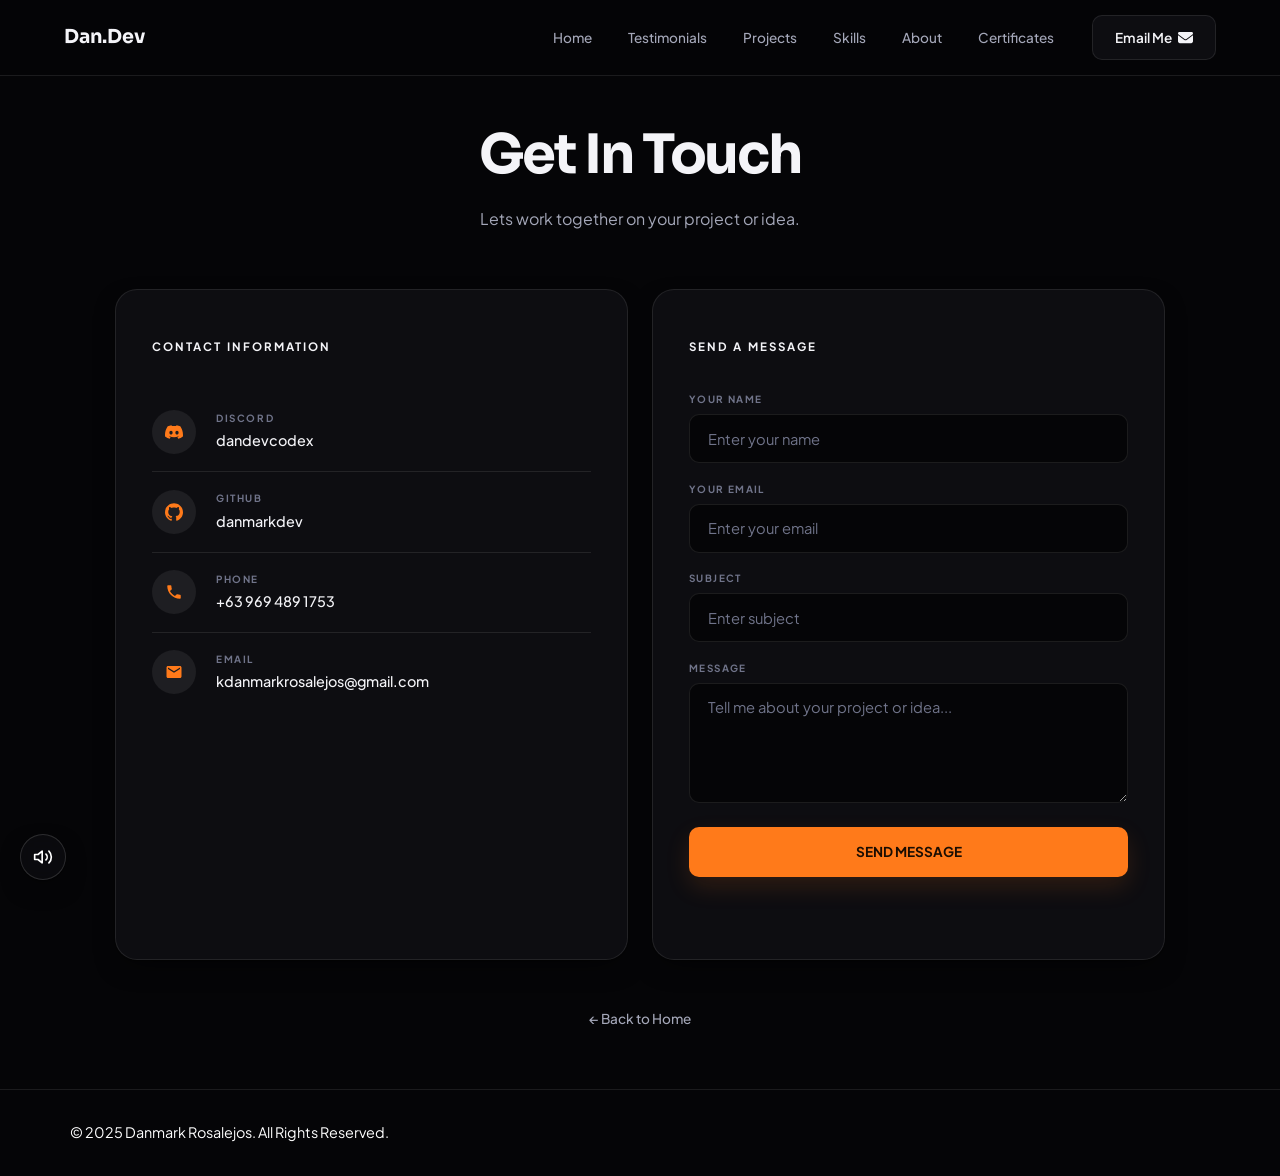
==== commit 232da52d: "Update contact.html" ====
--- a/contact.html
+++ b/contact.html
@@ -10,7 +10,7 @@
   <link rel="preconnect" href="https://fonts.googleapis.com"/>
   <link rel="preconnect" href="https://fonts.gstatic.com" crossorigin/>
   <link href="https://fonts.googleapis.com/css2?family=DM+Sans:ital,opsz,wght@0,9..40,100..1000;1,9..40,100..1000&family=Space+Grotesk:wght@300..700&display=swap" rel="stylesheet"/>
-  <link rel="stylesheet" href="style.css?v=4"/>
+  <link rel="stylesheet" href="style.css?v=6"/>
 </head>
 <body class="contact-page">
 
@@ -25,7 +25,7 @@
     <a href="index.html#skills">Skills</a>
     <a href="index.html#education">About</a>
     <a href="index.html#certificates">Certificates</a>
-    <a href="contact.html" class="nav-cta active">Let's Talk<svg class="cta-arrow" viewBox="0 0 24 24" fill="none" stroke="currentColor" stroke-width="2" stroke-linecap="round" stroke-linejoin="round" width="14" height="14"><line x1="7" y1="17" x2="17" y2="7"/><polyline points="7 7 17 7 17 17"/></svg></a>
+    <a href="contact.html" class="nav-cta active">Email Me<svg class="cta-icon" viewBox="0 0 512 512" fill="currentColor" width="15" height="15"><path d="M48 64C21.5 64 0 85.5 0 112c0 15.1 7.1 29.3 19.2 38.4L236.8 313.6c11.4 8.5 27 8.5 38.4 0L492.8 150.4c12.1-9.1 19.2-23.3 19.2-38.4c0-26.5-21.5-48-48-48H48zM0 176V384c0 35.3 28.7 64 64 64H448c35.3 0 64-28.7 64-64V176L294.4 339.2c-22.8 17.1-54 17.1-76.8 0L0 176z"/></svg></a>
   </nav>
   <button class="hamburger" id="hbg" aria-label="Toggle menu">
     <span></span><span></span><span></span>
@@ -40,8 +40,8 @@
   <a href="index.html#education" onclick="closeMenu()">Education</a>
   <a href="index.html#certificates" onclick="closeMenu()">Certifications</a>
   <a href="contact.html" onclick="closeMenu()" class="nav-cta mnav-cta">
-    <span class="mnav-cta-label">Let's Talk</span>
-    <svg class="mnav-cta-arrow" viewBox="0 0 24 24" fill="none" stroke="currentColor" stroke-width="2" stroke-linecap="round" stroke-linejoin="round" width="16" height="16"><line x1="7" y1="17" x2="17" y2="7"/><polyline points="7 7 17 7 17 17"/></svg>
+    <span class="mnav-cta-label">Email Me</span>
+    <svg class="mnav-cta-icon" viewBox="0 0 512 512" fill="currentColor" width="17" height="17"><path d="M48 64C21.5 64 0 85.5 0 112c0 15.1 7.1 29.3 19.2 38.4L236.8 313.6c11.4 8.5 27 8.5 38.4 0L492.8 150.4c12.1-9.1 19.2-23.3 19.2-38.4c0-26.5-21.5-48-48-48H48zM0 176V384c0 35.3 28.7 64 64 64H448c35.3 0 64-28.7 64-64V176L294.4 339.2c-22.8 17.1-54 17.1-76.8 0L0 176z"/></svg>
   </a>
 </div>
 
--- a/style.css
+++ b/style.css
@@ -48,7 +48,6 @@
 
 .container{width:90%;max-width:var(--max-w);margin:0 auto}
 
-/* SECTION HEADERS */
 .sec-header{text-align:center;margin-bottom:3rem}
 .sec-title{
   font-family: var(--font-heading);
@@ -354,6 +353,16 @@
 .photo-frame{position:relative;display:inline-block;z-index:2}
 .photo-wrap{width:270px;height:270px;border-radius:26px;overflow:hidden;position:relative;z-index:1;border:6px solid var(--bg);box-shadow:var(--shadow-card)}
 .photo-wrap img{width:100%;height:100%;object-fit:cover;object-position:center}
+
+@media(min-width:961px){
+  .photo-frame{z-index:4}
+  .photo-wrap{
+    width:260px;
+    height:320px;
+    border-radius:26px;
+    border:1px solid rgba(255,255,255,.14);
+  }
+}
 
 .orbit-ring{
   position:absolute;
@@ -2189,3 +2198,89 @@
     background:url("data:image/svg+xml,%3Csvg xmlns='http://www.w3.org/2000/svg' width='8' height='14' viewBox='0 0 8 14'%3E%3Cpolyline points='1,1 7,7 1,13' fill='none' stroke='%23ffffff' stroke-width='2' stroke-linecap='square' stroke-linejoin='miter'/%3E%3C/svg%3E") no-repeat center / 8px 14px;
   }
 }
+
+@media(min-width:961px){
+  .orbit-ring{--ring1:100px;--ring2:116px;--ring3:130px;--o1:156px;--o2:204px;--badge:32px;--badge-icon:18px}
+  .photo-wrap{width:170px;height:214px}
+  .ol-1{border:1.5px dashed rgba(255,255,255,.14)}
+  .ol-2{border:1.5px dashed rgba(255,255,255,.22)}
+  .orbit-ring::before{border:1.5px solid rgba(255,255,255,.14)}
+}
+
+@media(min-width:1100px){
+  .orbit-ring{--ring1:112px;--ring2:132px;--ring3:152px;--o1:182px;--o2:236px;--badge:36px;--badge-icon:20px}
+  .photo-wrap{width:200px;height:250px}
+}
+
+@media(min-width:1280px){
+  .orbit-ring{--ring1:130px;--ring2:156px;--ring3:182px;--o1:214px;--o2:280px;--badge:40px;--badge-icon:22px}
+  .photo-wrap{width:230px;height:285px}
+}
+
+@media(min-width:1400px){
+  .orbit-ring{--ring1:162px;--ring2:196px;--ring3:231px;--o1:268px;--o2:336px;--badge:46px;--badge-icon:26px}
+  .photo-wrap{width:260px;height:320px}
+}
+
+@media(min-width:961px){
+  .photo-orbit{isolation:isolate}
+  .photo-orbit .orbit-ring{z-index:auto}
+  .photo-orbit .orbit-item{z-index:5}
+  .photo-orbit .orbit-item.is-active{z-index:60}
+  .photo-orbit .orbit-item.is-active .orbit-counter{z-index:60}
+}
+
+@media(min-width:961px){
+  #header{
+    top:0;
+    left:0;
+    transform:none;
+    width:100%;
+    max-width:none;
+    border:none;
+    border-bottom:1px solid var(--border);
+    border-radius:0;
+    padding:.95rem clamp(2rem,5vw,4.5rem);
+    background:rgba(5,5,7,.72);
+    -webkit-backdrop-filter:blur(18px);
+    backdrop-filter:blur(18px);
+    box-shadow:none;
+    gap:2rem;
+  }
+  #header.scrolled{
+    background:rgba(5,5,7,.92);
+    border-bottom-color:rgba(255,255,255,.16);
+    box-shadow:0 14px 30px -18px rgba(0,0,0,.9);
+  }
+  .logo{font-size:1.2rem}
+  #nav{
+    margin:0 0 0 auto;
+    gap:.35rem;
+  }
+  #nav a{
+    padding:.55rem .95rem;
+    border-radius:0;
+    background:none;
+  }
+  #nav a:not(.nav-cta)::after{
+    content:"";
+    position:absolute;
+    left:.95rem;
+    right:.95rem;
+    bottom:.1rem;
+    height:2px;
+    background:#ffffff;
+    transform:scaleX(0);
+    transform-origin:left center;
+    transition:transform .28s cubic-bezier(.16,1,.3,1);
+  }
+  #nav a:not(.nav-cta):hover,
+  #nav a:not(.nav-cta).active{background:none}
+  #nav a:not(.nav-cta):hover::after,
+  #nav a:not(.nav-cta).active::after{transform:scaleX(1)}
+  #header .nav-cta{
+    margin-left:1.1rem;
+    padding:.65rem 1.35rem;
+    border-radius:10px;
+  }
+}
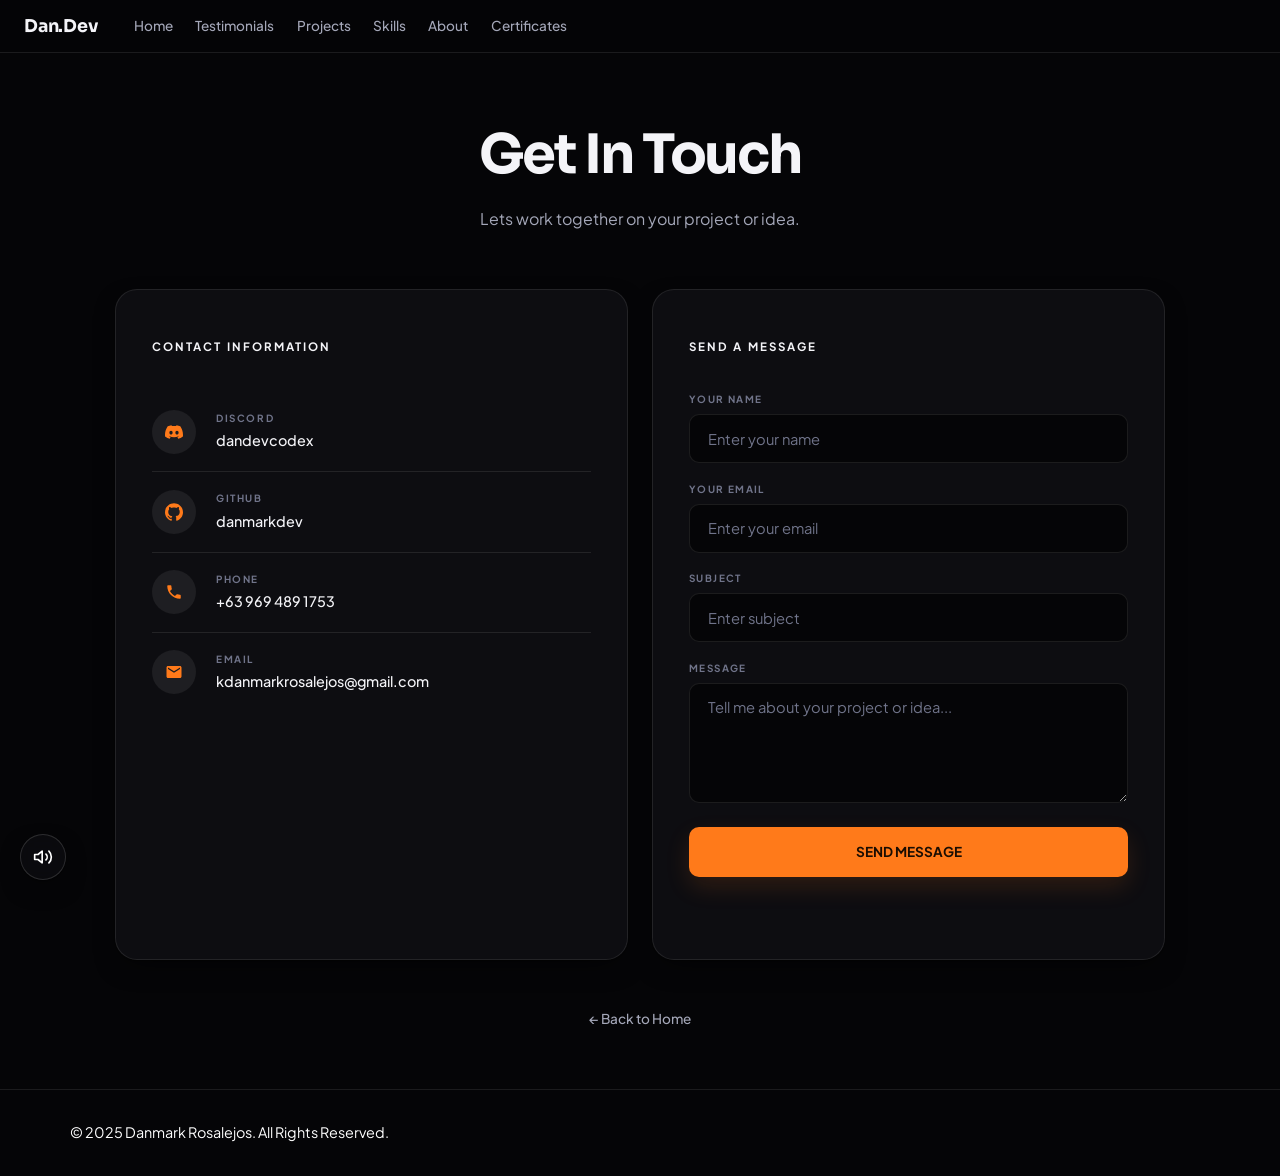
==== commit 29f38ede: "Update contact.html" ====
--- a/contact.html
+++ b/contact.html
@@ -10,7 +10,7 @@
   <link rel="preconnect" href="https://fonts.googleapis.com"/>
   <link rel="preconnect" href="https://fonts.gstatic.com" crossorigin/>
   <link href="https://fonts.googleapis.com/css2?family=DM+Sans:ital,opsz,wght@0,9..40,100..1000;1,9..40,100..1000&family=Space+Grotesk:wght@300..700&display=swap" rel="stylesheet"/>
-  <link rel="stylesheet" href="style.css?v=6"/>
+  <link rel="stylesheet" href="style.css?v=9"/>
 </head>
 <body class="contact-page">
 
@@ -25,7 +25,6 @@
     <a href="index.html#skills">Skills</a>
     <a href="index.html#education">About</a>
     <a href="index.html#certificates">Certificates</a>
-    <a href="contact.html" class="nav-cta active">Email Me<svg class="cta-icon" viewBox="0 0 512 512" fill="currentColor" width="15" height="15"><path d="M48 64C21.5 64 0 85.5 0 112c0 15.1 7.1 29.3 19.2 38.4L236.8 313.6c11.4 8.5 27 8.5 38.4 0L492.8 150.4c12.1-9.1 19.2-23.3 19.2-38.4c0-26.5-21.5-48-48-48H48zM0 176V384c0 35.3 28.7 64 64 64H448c35.3 0 64-28.7 64-64V176L294.4 339.2c-22.8 17.1-54 17.1-76.8 0L0 176z"/></svg></a>
   </nav>
   <button class="hamburger" id="hbg" aria-label="Toggle menu">
     <span></span><span></span><span></span>
@@ -39,10 +38,6 @@
   <a href="index.html#skills" onclick="closeMenu()">Skills</a>
   <a href="index.html#education" onclick="closeMenu()">Education</a>
   <a href="index.html#certificates" onclick="closeMenu()">Certifications</a>
-  <a href="contact.html" onclick="closeMenu()" class="nav-cta mnav-cta">
-    <span class="mnav-cta-label">Email Me</span>
-    <svg class="mnav-cta-icon" viewBox="0 0 512 512" fill="currentColor" width="17" height="17"><path d="M48 64C21.5 64 0 85.5 0 112c0 15.1 7.1 29.3 19.2 38.4L236.8 313.6c11.4 8.5 27 8.5 38.4 0L492.8 150.4c12.1-9.1 19.2-23.3 19.2-38.4c0-26.5-21.5-48-48-48H48zM0 176V384c0 35.3 28.7 64 64 64H448c35.3 0 64-28.7 64-64V176L294.4 339.2c-22.8 17.1-54 17.1-76.8 0L0 176z"/></svg>
-  </a>
 </div>
 
 <main class="contact-page-main">
--- a/style.css
+++ b/style.css
@@ -165,7 +165,7 @@
   flex-shrink:0;
   transition:all .25s cubic-bezier(.16,1,.3,1);
 }
-.cta-arrow{flex-shrink:0}
+.cta-icon{flex-shrink:0}
 #header .nav-cta,
 #header .nav-cta:hover,
 #header .nav-cta:active,
@@ -251,7 +251,7 @@
 .mnav-cta-label{
   display:inline;
 }
-.mnav-cta-arrow{
+.mnav-cta-icon{
   flex-shrink:0;
 }
 
@@ -2230,6 +2230,8 @@
   .photo-orbit .orbit-item.is-active .orbit-counter{z-index:60}
 }
 
+.btn-email{gap:.55rem}
+
 @media(min-width:961px){
   #header{
     top:0;
@@ -2240,34 +2242,35 @@
     border:none;
     border-bottom:1px solid var(--border);
     border-radius:0;
-    padding:.95rem clamp(2rem,5vw,4.5rem);
+    padding:.5rem 1.5rem;
     background:rgba(5,5,7,.72);
     -webkit-backdrop-filter:blur(18px);
     backdrop-filter:blur(18px);
     box-shadow:none;
-    gap:2rem;
+    justify-content:flex-start;
+    gap:0;
   }
   #header.scrolled{
     background:rgba(5,5,7,.92);
     border-bottom-color:rgba(255,255,255,.16);
     box-shadow:0 14px 30px -18px rgba(0,0,0,.9);
   }
-  .logo{font-size:1.2rem}
+  .logo{font-size:1.1rem}
   #nav{
-    margin:0 0 0 auto;
-    gap:.35rem;
+    margin:0 0 0 1.5rem;
+    gap:0;
   }
   #nav a{
-    padding:.55rem .95rem;
+    padding:.45rem .7rem;
     border-radius:0;
     background:none;
   }
   #nav a:not(.nav-cta)::after{
     content:"";
     position:absolute;
-    left:.95rem;
-    right:.95rem;
-    bottom:.1rem;
+    left:.7rem;
+    right:.7rem;
+    bottom:0;
     height:2px;
     background:#ffffff;
     transform:scaleX(0);
@@ -2278,9 +2281,4 @@
   #nav a:not(.nav-cta).active{background:none}
   #nav a:not(.nav-cta):hover::after,
   #nav a:not(.nav-cta).active::after{transform:scaleX(1)}
-  #header .nav-cta{
-    margin-left:1.1rem;
-    padding:.65rem 1.35rem;
-    border-radius:10px;
-  }
-}
+}
